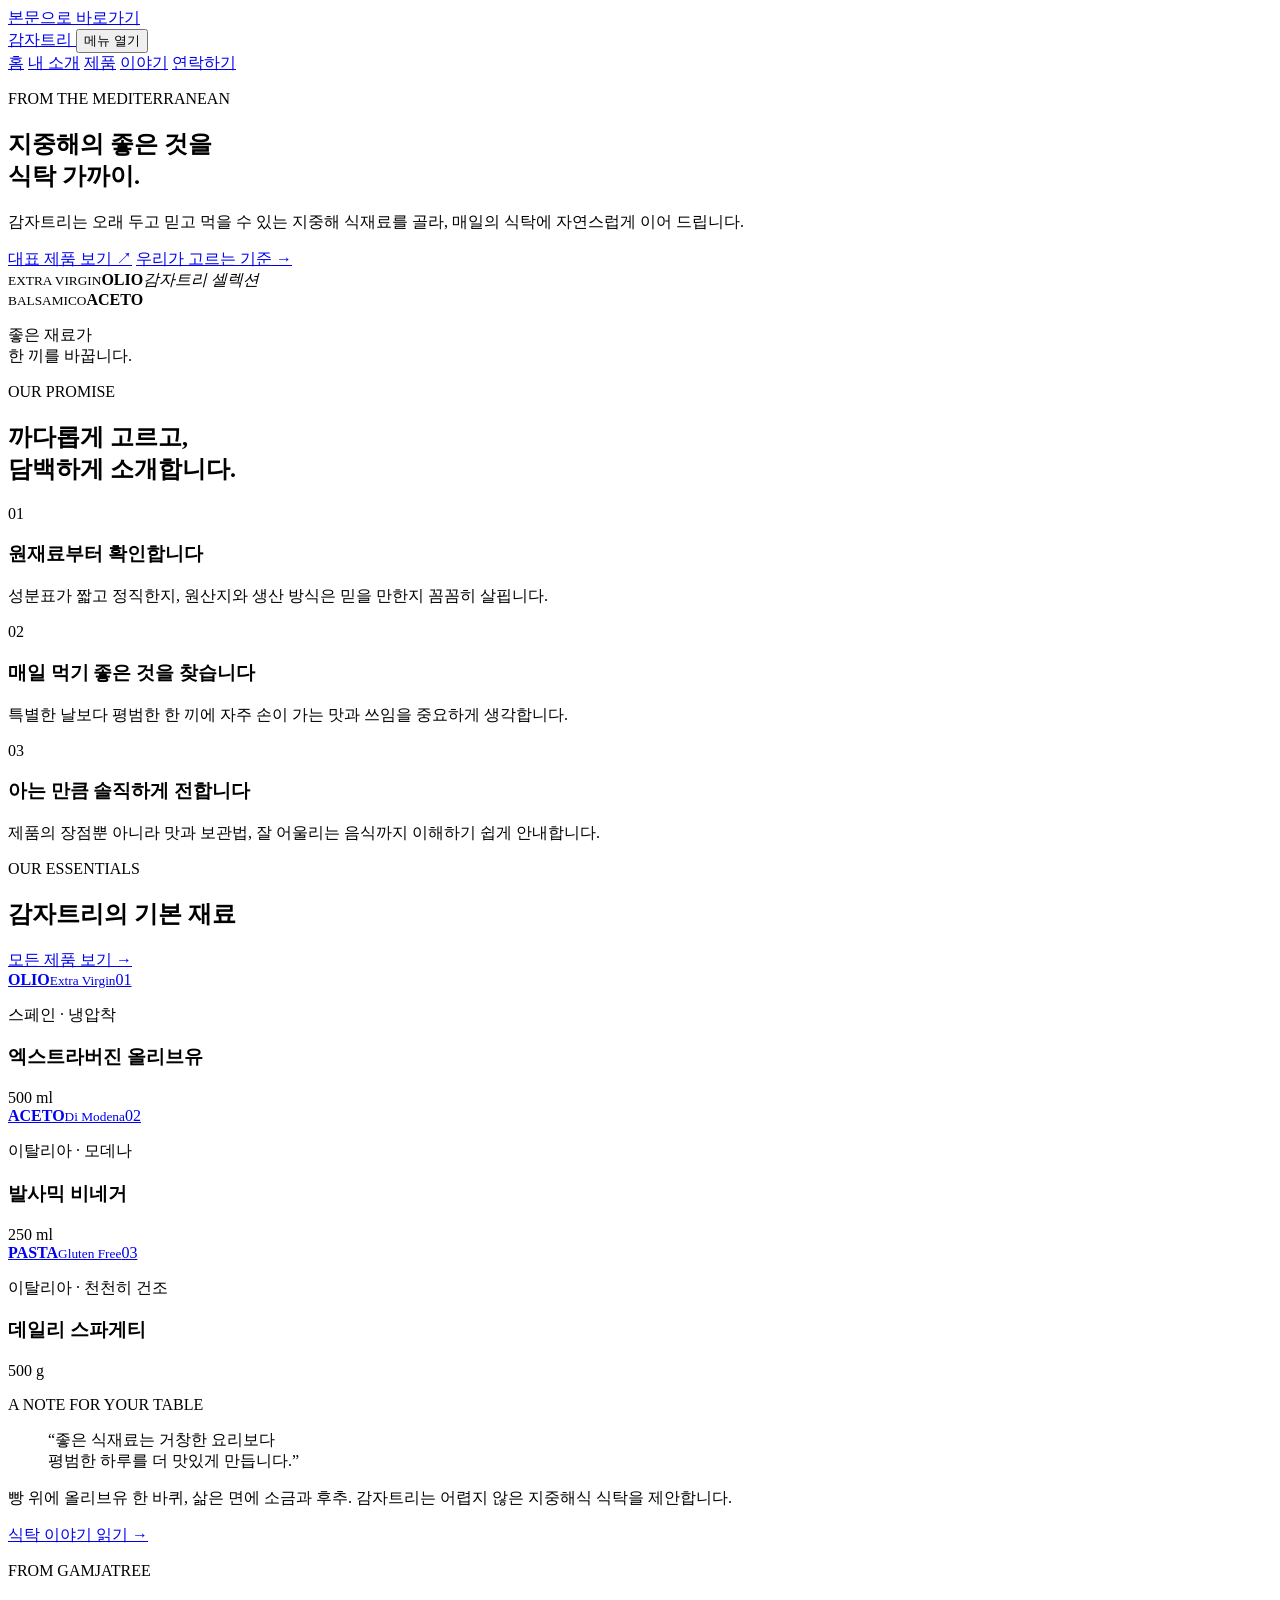
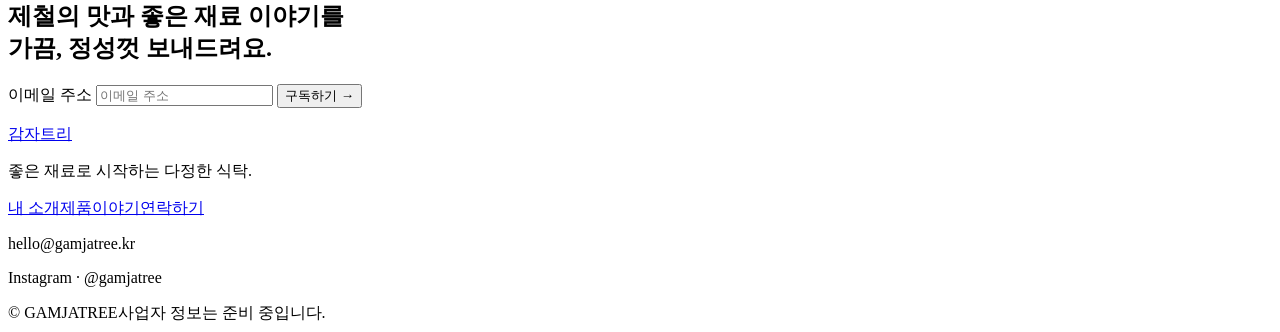
==== index.html @ d9f6b88c "Build initial Gamjatre brand website" ====
<!doctype html>
<html lang="ko">
<head>
  <meta charset="utf-8">
  <meta name="viewport" content="width=device-width, initial-scale=1">
  <meta name="description" content="매일의 식탁에 좋은 지중해의 맛을 전하는 감자트리입니다.">
  <meta name="theme-color" content="#f3eddf">
  <title>감자트리 — 지중해의 좋은 것을 식탁 가까이</title>
  <link rel="stylesheet" href="assets/style.css">
  <script src="assets/main.js" defer></script>
</head>
<body>
  <a class="skip-link" href="#main">본문으로 바로가기</a>
  <header class="site-header">
    <div class="container nav-wrap">
      <a class="brand" href="index.html" aria-label="감자트리 홈">
        <span class="brand-mark" aria-hidden="true"><i></i><i></i><i></i></span>
        <span>감자트리</span>
      </a>
      <button class="menu-button" type="button" aria-expanded="false" aria-controls="site-nav">
        <span class="sr-only">메뉴 열기</span><span></span><span></span>
      </button>
      <nav class="site-nav" id="site-nav" aria-label="주요 메뉴">
        <a href="index.html" aria-current="page">홈</a>
        <a href="about.html">내 소개</a>
        <a href="products.html">제품</a>
        <a href="stories.html">이야기</a>
        <a class="nav-cta" href="contact.html">연락하기</a>
      </nav>
    </div>
  </header>

  <main id="main">
    <section class="hero">
      <div class="container hero-grid">
        <div class="hero-copy reveal">
          <p class="eyebrow">FROM THE MEDITERRANEAN</p>
          <h1>지중해의 좋은 것을<br>식탁 가까이.</h1>
          <p class="hero-lead">감자트리는 오래 두고 믿고 먹을 수 있는 지중해 식재료를 골라, 매일의 식탁에 자연스럽게 이어 드립니다.</p>
          <div class="button-row">
            <a class="button button-primary" href="products.html">대표 제품 보기 <span aria-hidden="true">↗</span></a>
            <a class="text-link" href="about.html">우리가 고르는 기준 <span aria-hidden="true">→</span></a>
          </div>
        </div>
        <div class="hero-still-life reveal" aria-label="올리브유와 파스타를 표현한 일러스트">
          <span class="sun-disc"></span>
          <span class="olive-branch branch-one"><i></i><i></i><i></i><i></i><i></i></span>
          <span class="olive-branch branch-two"><i></i><i></i><i></i><i></i></span>
          <div class="bottle bottle-large"><span class="bottle-cap"></span><span class="bottle-label"><small>EXTRA VIRGIN</small><b>OLIO</b><em>감자트리 셀렉션</em></span></div>
          <div class="bottle bottle-small"><span class="bottle-cap"></span><span class="bottle-label"><small>BALSAMICO</small><b>ACETO</b></span></div>
          <div class="pasta-bowl"><span></span></div>
          <p class="visual-note">좋은 재료가<br>한 끼를 바꿉니다.</p>
        </div>
      </div>
    </section>

    <section class="promise section-pad">
      <div class="container promise-grid">
        <div class="section-heading reveal">
          <p class="eyebrow">OUR PROMISE</p>
          <h2>까다롭게 고르고,<br>담백하게 소개합니다.</h2>
        </div>
        <div class="promise-list">
          <article class="promise-item reveal"><span>01</span><div><h3>원재료부터 확인합니다</h3><p>성분표가 짧고 정직한지, 원산지와 생산 방식은 믿을 만한지 꼼꼼히 살핍니다.</p></div></article>
          <article class="promise-item reveal"><span>02</span><div><h3>매일 먹기 좋은 것을 찾습니다</h3><p>특별한 날보다 평범한 한 끼에 자주 손이 가는 맛과 쓰임을 중요하게 생각합니다.</p></div></article>
          <article class="promise-item reveal"><span>03</span><div><h3>아는 만큼 솔직하게 전합니다</h3><p>제품의 장점뿐 아니라 맛과 보관법, 잘 어울리는 음식까지 이해하기 쉽게 안내합니다.</p></div></article>
        </div>
      </div>
    </section>

    <section class="featured section-pad">
      <div class="container">
        <div class="section-top reveal">
          <div><p class="eyebrow">OUR ESSENTIALS</p><h2>감자트리의 기본 재료</h2></div>
          <a class="text-link" href="products.html">모든 제품 보기 <span aria-hidden="true">→</span></a>
        </div>
        <div class="product-grid">
          <article class="product-card reveal">
            <a href="products.html#olive-oil" class="product-image olive-bg" aria-label="엑스트라버진 올리브유 자세히 보기"><span class="product-bottle green"><i></i><b>OLIO</b><small>Extra Virgin</small></span><span class="card-number">01</span></a>
            <div class="product-meta"><div><p>스페인 · 냉압착</p><h3>엑스트라버진 올리브유</h3></div><span>500 ml</span></div>
          </article>
          <article class="product-card reveal">
            <a href="products.html#balsamic" class="product-image clay-bg" aria-label="발사믹 비네거 자세히 보기"><span class="product-bottle dark"><i></i><b>ACETO</b><small>Di Modena</small></span><span class="card-number">02</span></a>
            <div class="product-meta"><div><p>이탈리아 · 모데나</p><h3>발사믹 비네거</h3></div><span>250 ml</span></div>
          </article>
          <article class="product-card reveal">
            <a href="products.html#pasta" class="product-image wheat-bg" aria-label="스파게티 자세히 보기"><span class="pasta-pack"><i></i><b>PASTA</b><small>Gluten Free</small></span><span class="card-number">03</span></a>
            <div class="product-meta"><div><p>이탈리아 · 천천히 건조</p><h3>데일리 스파게티</h3></div><span>500 g</span></div>
          </article>
        </div>
      </div>
    </section>

    <section class="table-note section-pad">
      <div class="container note-card reveal">
        <div><p class="eyebrow">A NOTE FOR YOUR TABLE</p><blockquote>“좋은 식재료는 거창한 요리보다<br>평범한 하루를 더 맛있게 만듭니다.”</blockquote></div>
        <div class="note-copy"><p>빵 위에 올리브유 한 바퀴, 삶은 면에 소금과 후추. 감자트리는 어렵지 않은 지중해식 식탁을 제안합니다.</p><a class="button button-light" href="stories.html">식탁 이야기 읽기 <span aria-hidden="true">→</span></a></div>
      </div>
    </section>

    <section class="newsletter section-pad">
      <div class="container newsletter-inner reveal">
        <div><p class="eyebrow">FROM GAMJATREE</p><h2>제철의 맛과 좋은 재료 이야기를<br>가끔, 정성껏 보내드려요.</h2></div>
        <form class="newsletter-form" data-demo-form>
          <label class="sr-only" for="newsletter-email">이메일 주소</label>
          <input id="newsletter-email" type="email" placeholder="이메일 주소" required>
          <button type="submit">구독하기 <span aria-hidden="true">→</span></button>
          <p class="form-status" aria-live="polite"></p>
        </form>
      </div>
    </section>
  </main>

  <footer class="site-footer">
    <div class="container footer-grid">
      <div><a class="brand footer-brand" href="index.html"><span class="brand-mark" aria-hidden="true"><i></i><i></i><i></i></span><span>감자트리</span></a><p>좋은 재료로 시작하는 다정한 식탁.</p></div>
      <div class="footer-links"><a href="about.html">내 소개</a><a href="products.html">제품</a><a href="stories.html">이야기</a><a href="contact.html">연락하기</a></div>
      <div class="footer-contact"><p>hello@gamjatree.kr</p><p>Instagram · @gamjatree</p></div>
    </div>
    <div class="container footer-bottom"><span>© <span data-year></span> GAMJATREE</span><span>사업자 정보는 준비 중입니다.</span></div>
  </footer>
</body>
</html>
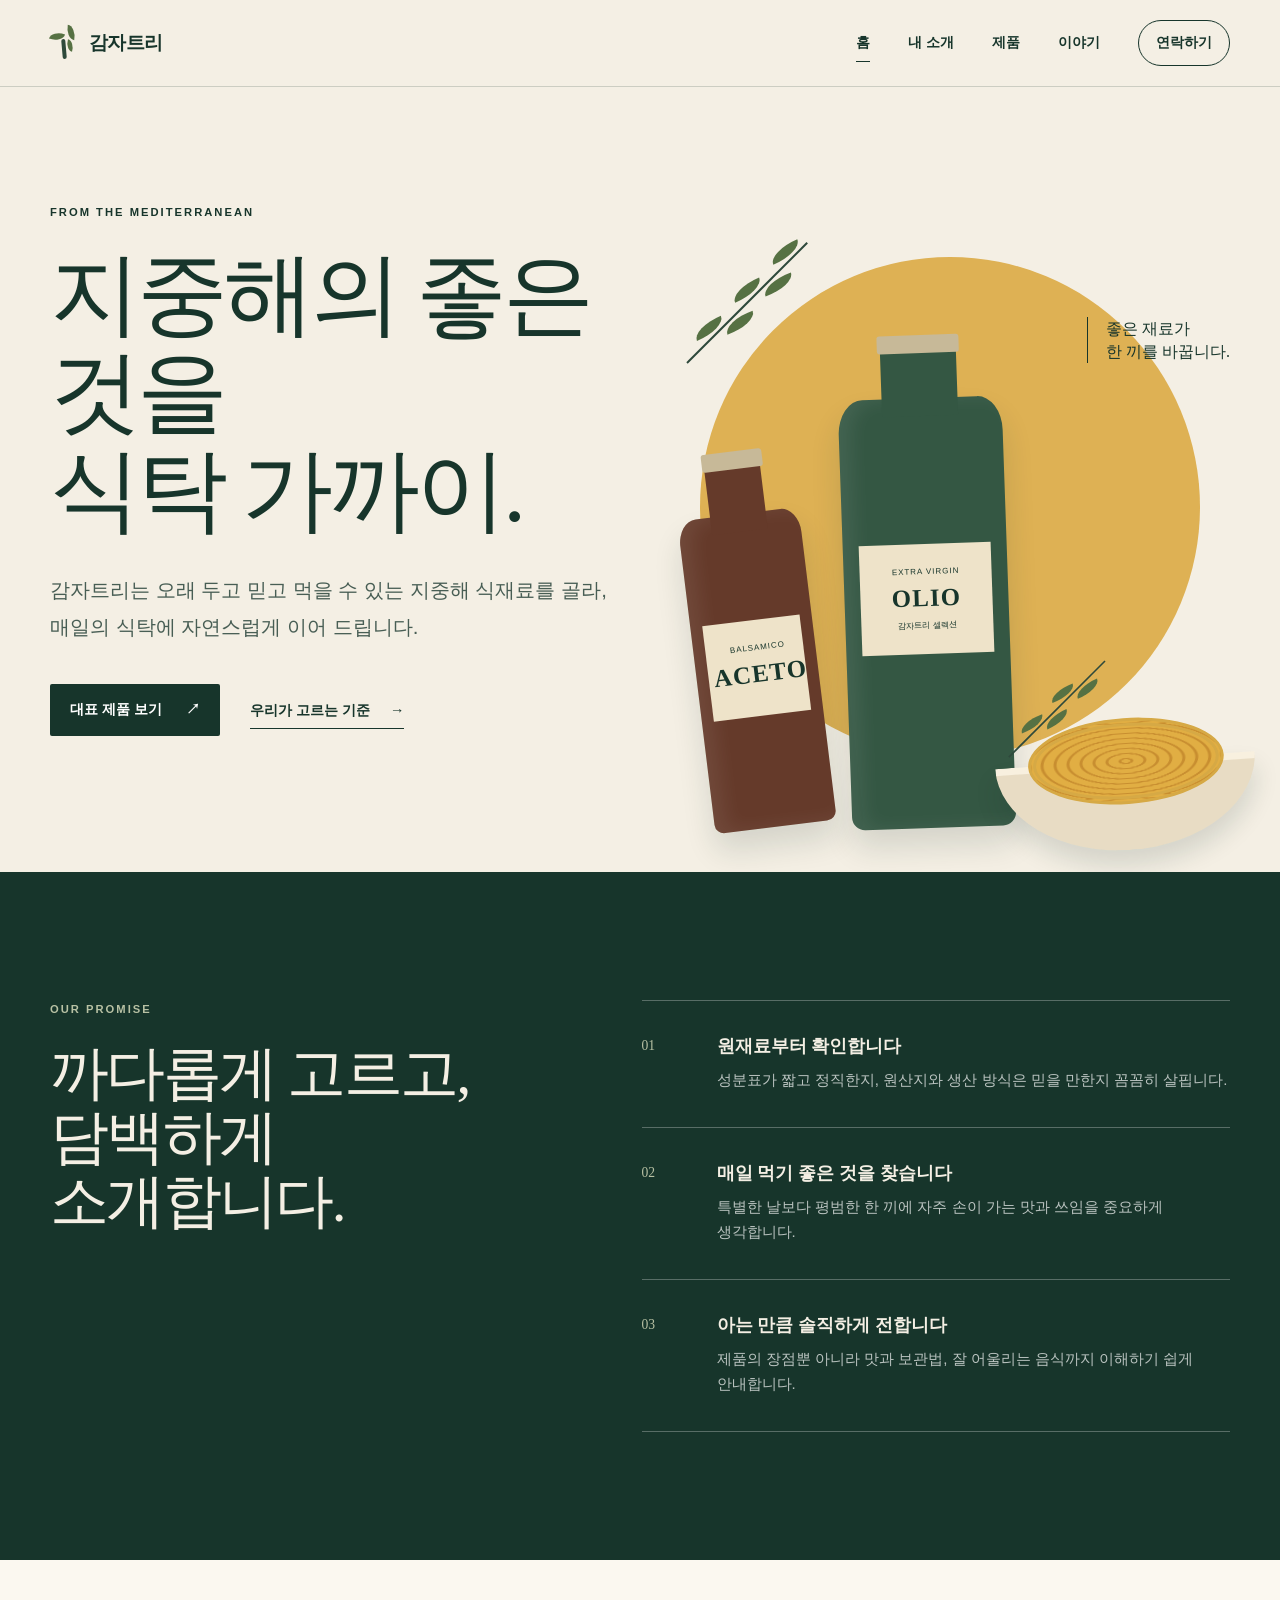
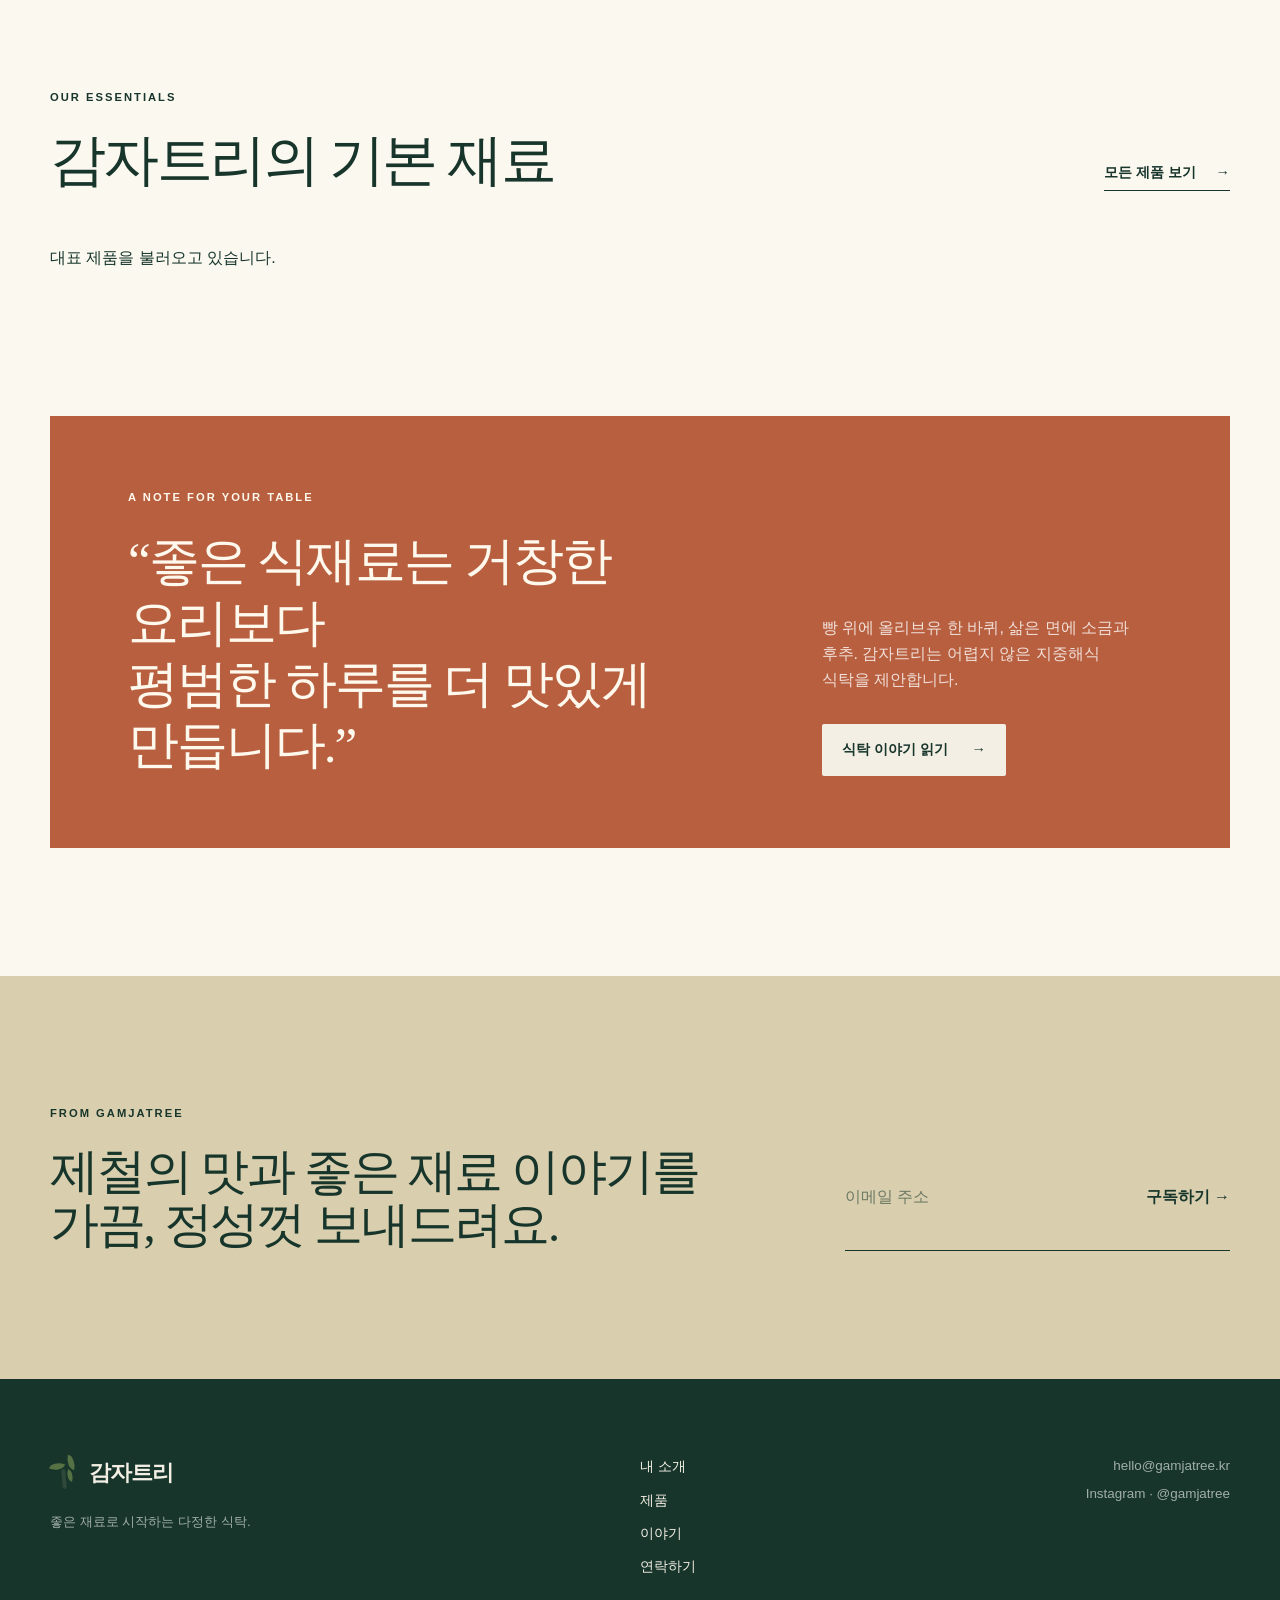
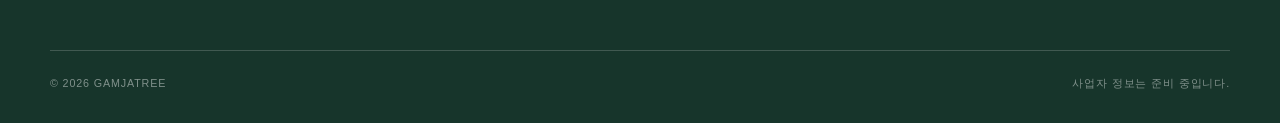
==== commit 8fbb25d2: "Connect Smart Store product catalog" ====
--- a/index.html
+++ b/index.html
@@ -74,19 +74,8 @@
           <div><p class="eyebrow">OUR ESSENTIALS</p><h2>감자트리의 기본 재료</h2></div>
           <a class="text-link" href="products.html">모든 제품 보기 <span aria-hidden="true">→</span></a>
         </div>
-        <div class="product-grid">
-          <article class="product-card reveal">
-            <a href="products.html#olive-oil" class="product-image olive-bg" aria-label="엑스트라버진 올리브유 자세히 보기"><span class="product-bottle green"><i></i><b>OLIO</b><small>Extra Virgin</small></span><span class="card-number">01</span></a>
-            <div class="product-meta"><div><p>스페인 · 냉압착</p><h3>엑스트라버진 올리브유</h3></div><span>500 ml</span></div>
-          </article>
-          <article class="product-card reveal">
-            <a href="products.html#balsamic" class="product-image clay-bg" aria-label="발사믹 비네거 자세히 보기"><span class="product-bottle dark"><i></i><b>ACETO</b><small>Di Modena</small></span><span class="card-number">02</span></a>
-            <div class="product-meta"><div><p>이탈리아 · 모데나</p><h3>발사믹 비네거</h3></div><span>250 ml</span></div>
-          </article>
-          <article class="product-card reveal">
-            <a href="products.html#pasta" class="product-image wheat-bg" aria-label="스파게티 자세히 보기"><span class="pasta-pack"><i></i><b>PASTA</b><small>Gluten Free</small></span><span class="card-number">03</span></a>
-            <div class="product-meta"><div><p>이탈리아 · 천천히 건조</p><h3>데일리 스파게티</h3></div><span>500 g</span></div>
-          </article>
+        <div class="store-product-grid product-grid" data-product-list="featured" aria-live="polite">
+          <p class="product-loading">대표 제품을 불러오고 있습니다.</p>
         </div>
       </div>
     </section>
--- a/assets/style.css
+++ b/assets/style.css
@@ -0,0 +1,355 @@
+:root {
+  --cream: #f4efe4;
+  --paper: #fbf8f0;
+  --ink: #17352b;
+  --olive: #567143;
+  --olive-dark: #2e493b;
+  --sage: #b8c1a4;
+  --clay: #b85f3f;
+  --gold: #d9a344;
+  --line: rgba(23, 53, 43, .18);
+  --serif: Iowan Old Style, Baskerville, "Times New Roman", "Noto Serif KR", serif;
+  --sans: Pretendard, -apple-system, BlinkMacSystemFont, "Noto Sans KR", "Apple SD Gothic Neo", sans-serif;
+}
+
+* { box-sizing: border-box; }
+html { scroll-behavior: smooth; }
+body { margin: 0; background: var(--paper); color: var(--ink); font-family: var(--sans); line-height: 1.65; word-break: keep-all; }
+body.menu-open { overflow: hidden; }
+a { color: inherit; text-decoration: none; }
+img { max-width: 100%; display: block; }
+button, input, textarea, select { font: inherit; }
+button { color: inherit; }
+.container { width: min(1180px, calc(100% - 48px)); margin: 0 auto; }
+.sr-only { position: absolute; width: 1px; height: 1px; padding: 0; margin: -1px; overflow: hidden; clip: rect(0,0,0,0); white-space: nowrap; border: 0; }
+.skip-link { position: fixed; top: -100px; left: 16px; z-index: 1000; padding: 10px 16px; background: var(--ink); color: white; }
+.skip-link:focus { top: 16px; }
+.section-pad { padding: 128px 0; }
+.eyebrow { margin: 0 0 24px; font-size: .7rem; font-weight: 750; letter-spacing: .18em; }
+h1, h2, h3, p { margin-top: 0; }
+h1, h2 { font-family: var(--serif); font-weight: 500; letter-spacing: -.045em; line-height: 1.08; }
+h1 { margin-bottom: 32px; font-size: clamp(3.7rem, 7.1vw, 7.2rem); }
+h2 { margin-bottom: 0; font-size: clamp(2.5rem, 4.6vw, 4.6rem); }
+h3 { line-height: 1.3; }
+
+.site-header { position: relative; z-index: 100; background: var(--cream); border-bottom: 1px solid var(--line); }
+.nav-wrap { min-height: 86px; display: flex; align-items: center; justify-content: space-between; gap: 36px; }
+.brand { display: inline-flex; align-items: center; gap: 11px; font-size: 1.17rem; font-weight: 780; letter-spacing: -.04em; }
+.brand-mark { position: relative; width: 28px; height: 31px; display: inline-block; }
+.brand-mark::after { content: ""; position: absolute; left: 12px; bottom: 0; width: 4px; height: 20px; border-radius: 999px; background: var(--olive-dark); transform: rotate(-5deg); }
+.brand-mark i { position: absolute; z-index: 1; width: 14px; height: 9px; border-radius: 100% 0 100% 0; background: var(--olive); }
+.brand-mark i:nth-child(1) { left: 0; top: 4px; transform: rotate(18deg); }
+.brand-mark i:nth-child(2) { right: 0; top: 0; transform: rotate(100deg); }
+.brand-mark i:nth-child(3) { right: 1px; top: 13px; transform: rotate(105deg) scale(.8); }
+.site-nav { display: flex; align-items: center; gap: 38px; font-size: .89rem; font-weight: 650; }
+.site-nav a { position: relative; }
+.site-nav a:not(.nav-cta)::after { content: ""; position: absolute; left: 0; right: 100%; bottom: -7px; height: 1px; background: var(--ink); transition: right .25s ease; }
+.site-nav a:hover::after, .site-nav a[aria-current="page"]::after { right: 0; }
+.nav-cta { padding: 10px 17px; border: 1px solid var(--ink); border-radius: 999px; transition: background .2s, color .2s; }
+.nav-cta:hover { background: var(--ink); color: white; }
+.menu-button { display: none; background: transparent; border: 0; padding: 10px; }
+.menu-button > span:not(.sr-only) { display: block; width: 25px; height: 1px; background: var(--ink); margin: 7px 0; transition: transform .2s; }
+
+.hero { overflow: hidden; background: var(--cream); }
+.hero-grid { min-height: 785px; display: grid; grid-template-columns: 1.03fr .97fr; align-items: center; gap: 45px; }
+.hero-copy { position: relative; z-index: 2; padding: 80px 0 100px; }
+.hero-lead { max-width: 570px; margin-bottom: 38px; font-size: clamp(1.05rem, 1.6vw, 1.28rem); line-height: 1.8; color: rgba(23,53,43,.78); }
+.button-row { display: flex; align-items: center; gap: 30px; flex-wrap: wrap; }
+.button { min-height: 52px; padding: 13px 20px; border-radius: 2px; display: inline-flex; align-items: center; justify-content: center; gap: 24px; font-size: .9rem; font-weight: 720; transition: transform .2s, background .2s; border: 0; cursor: pointer; }
+.button:hover { transform: translateY(-2px); }
+.button-primary { background: var(--ink); color: white; }
+.button-light { background: var(--cream); color: var(--ink); }
+.text-link { display: inline-flex; align-items: center; gap: 20px; padding: 8px 0 5px; border-bottom: 1px solid currentColor; font-size: .9rem; font-weight: 720; }
+.text-link span { transition: transform .2s; }
+.text-link:hover span { transform: translateX(4px); }
+
+.hero-still-life { position: relative; height: 660px; align-self: end; }
+.sun-disc { position: absolute; width: 500px; aspect-ratio: 1; border-radius: 50%; background: #deb154; left: 20px; top: 45px; }
+.bottle { position: absolute; z-index: 2; bottom: 44px; border-radius: 15% 15% 8% 8% / 8% 8% 3% 3%; box-shadow: inset 12px 0 20px rgba(255,255,255,.08), 0 18px 30px rgba(23,53,43,.14); }
+.bottle::before { content: ""; position: absolute; background: inherit; left: 27%; right: 27%; top: -55px; height: 73px; border-radius: 4px 4px 0 0; }
+.bottle-cap { position: absolute; z-index: 1; left: 25%; right: 25%; top: -63px; height: 18px; background: #c7b998; border-radius: 3px; }
+.bottle-large { left: 30%; width: 164px; height: 430px; background: #345743; transform: rotate(-2deg); }
+.bottle-small { left: 3%; width: 122px; height: 315px; background: #653a2a; transform: rotate(-7deg); }
+.bottle-label { position: absolute; left: 10%; right: 10%; top: 34%; padding: 21px 5px; display: grid; text-align: center; background: #eee3c9; color: var(--ink); }
+.bottle-label small { font-size: .5rem; letter-spacing: .12em; }
+.bottle-label b { font-family: var(--serif); font-size: 1.55rem; letter-spacing: .05em; }
+.bottle-label em { font-size: .52rem; font-style: normal; }
+.pasta-bowl { position: absolute; z-index: 3; right: -28px; bottom: 22px; width: 260px; height: 90px; border-radius: 0 0 50% 50% / 0 0 100% 100%; background: #e8dcc4; border-top: 7px solid #f8f0df; box-shadow: 0 15px 25px rgba(23,53,43,.14); transform: rotate(-4deg); }
+.pasta-bowl::before { content: ""; position: absolute; width: 180px; height: 70px; border: 8px double #d6a945; border-radius: 50%; left: 33px; top: -49px; background: repeating-radial-gradient(ellipse, #e1ae43 0 4px, #c88e30 5px 7px, #e1ae43 8px 13px); }
+.visual-note { position: absolute; z-index: 4; right: 0; top: 105px; padding-left: 18px; border-left: 1px solid var(--ink); font-family: var(--serif); font-size: 1rem; line-height: 1.45; }
+.olive-branch { position: absolute; z-index: 4; width: 170px; height: 2px; background: var(--olive-dark); transform-origin: left; }
+.olive-branch i { position: absolute; width: 32px; height: 14px; background: var(--olive); border-radius: 100% 0 100% 0; }
+.olive-branch i:nth-child(1) { left: 24px; top: -15px; transform: rotate(22deg); }
+.olive-branch i:nth-child(2) { left: 50px; top: 3px; transform: rotate(205deg); }
+.olive-branch i:nth-child(3) { left: 78px; top: -15px; transform: rotate(22deg); }
+.olive-branch i:nth-child(4) { left: 104px; top: 3px; transform: rotate(205deg); }
+.olive-branch i:nth-child(5) { left: 132px; top: -15px; transform: rotate(22deg); }
+.branch-one { left: 7px; top: 150px; transform: rotate(-45deg); }
+.branch-two { right: -45px; bottom: 210px; transform: rotate(135deg) scale(.8); }
+
+.promise { background: var(--ink); color: #f4efe4; }
+.promise-grid { display: grid; grid-template-columns: .9fr 1.1fr; gap: 110px; }
+.promise .eyebrow { color: var(--sage); }
+.promise-list { border-top: 1px solid rgba(255,255,255,.28); }
+.promise-item { display: grid; grid-template-columns: 55px 1fr; gap: 20px; padding: 34px 0; border-bottom: 1px solid rgba(255,255,255,.28); }
+.promise-item > span { font-family: var(--serif); font-size: .85rem; color: var(--sage); }
+.promise-item h3 { margin-bottom: 10px; font-size: 1.12rem; }
+.promise-item p { margin: 0; max-width: 540px; color: rgba(255,255,255,.7); font-size: .94rem; }
+
+.featured { background: var(--paper); }
+.section-top { margin-bottom: 54px; display: flex; justify-content: space-between; align-items: end; gap: 40px; }
+.section-top h2 { font-size: clamp(2.5rem, 4.4vw, 4rem); }
+.product-grid { display: grid; grid-template-columns: repeat(3, 1fr); gap: 24px; }
+.product-image { position: relative; aspect-ratio: .84; display: flex; align-items: center; justify-content: center; overflow: hidden; }
+.olive-bg { background: #aeb89a; }
+.clay-bg { background: #c87657; }
+.wheat-bg { background: #d8bd7e; }
+.card-number { position: absolute; top: 20px; left: 22px; font-family: var(--serif); font-size: .8rem; }
+.product-bottle { position: relative; width: 34%; height: 64%; display: flex; flex-direction: column; align-items: center; justify-content: center; color: #ede5d1; border-radius: 14% 14% 6% 6% / 8% 8% 3% 3%; box-shadow: 12px 14px 22px rgba(23,53,43,.18); transition: transform .45s ease; }
+.product-image:hover .product-bottle, .product-image:hover .pasta-pack { transform: translateY(-7px) rotate(1deg); }
+.product-bottle::before { content: ""; position: absolute; top: -15%; width: 42%; height: 19%; background: inherit; border-radius: 3px; }
+.product-bottle i { position: absolute; top: -17%; width: 45%; height: 4%; background: #d7c39b; }
+.product-bottle b { width: 82%; padding: 25px 0 2px; background: #eee4ca; color: var(--ink); text-align: center; font-family: var(--serif); font-size: clamp(1rem, 2.5vw, 1.65rem); letter-spacing: .06em; }
+.product-bottle small { width: 82%; padding-bottom: 22px; background: #eee4ca; color: var(--ink); text-align: center; font-size: .57rem; }
+.product-bottle.green { background: #345743; }
+.product-bottle.dark { width: 30%; height: 58%; background: #513124; }
+.pasta-pack { position: relative; width: 40%; height: 68%; padding: 38% 12px 12px; display: flex; flex-direction: column; text-align: center; background: #efe0b9; color: var(--ink); box-shadow: 12px 14px 22px rgba(23,53,43,.16); transition: transform .45s ease; }
+.pasta-pack::before { content: ""; position: absolute; left: 25%; right: 25%; top: 8%; bottom: 44%; border-radius: 50% 50% 8px 8px; background: repeating-linear-gradient(90deg, #c7952d 0 3px, #e7bd55 4px 7px); }
+.pasta-pack i { position: absolute; left: 10%; right: 10%; top: 57%; border-top: 1px solid var(--ink); }
+.pasta-pack b { font-family: var(--serif); font-size: clamp(1rem, 2.5vw, 1.5rem); letter-spacing: .06em; }
+.pasta-pack small { font-size: .58rem; text-transform: uppercase; }
+.product-meta { padding: 22px 0 0; display: flex; justify-content: space-between; gap: 20px; border-top: 1px solid var(--line); }
+.product-meta p { margin-bottom: 5px; font-size: .72rem; color: rgba(23,53,43,.62); }
+.product-meta h3 { margin: 0; font-size: 1.05rem; }
+.product-meta > span { padding-top: 23px; white-space: nowrap; font-size: .72rem; color: rgba(23,53,43,.62); }
+
+.table-note { padding-top: 0; }
+.note-card { padding: 72px 78px; display: grid; grid-template-columns: 1.3fr .7fr; align-items: end; gap: 80px; background: var(--clay); color: #fff9ed; }
+.note-card blockquote { margin: 0; font-family: var(--serif); font-size: clamp(2rem, 4vw, 4rem); line-height: 1.2; letter-spacing: -.04em; }
+.note-copy p { margin-bottom: 30px; color: rgba(255,255,255,.8); }
+
+.newsletter { background: #d9cfae; }
+.newsletter-inner { display: grid; grid-template-columns: 1.3fr .7fr; gap: 80px; align-items: end; }
+.newsletter h2 { font-size: clamp(2.1rem, 3.8vw, 3.7rem); }
+.newsletter-form { position: relative; padding-bottom: 28px; display: grid; grid-template-columns: 1fr auto; border-bottom: 1px solid var(--ink); }
+.newsletter-form input { width: 100%; min-width: 0; padding: 12px 0; background: transparent; border: 0; outline: 0; color: var(--ink); }
+.newsletter-form input::placeholder { color: rgba(23,53,43,.56); }
+.newsletter-form button { padding: 12px 0 12px 20px; background: transparent; border: 0; font-weight: 720; cursor: pointer; }
+.form-status { position: absolute; left: 0; top: calc(100% + 10px); margin: 0; font-size: .75rem; }
+
+.site-footer { padding: 76px 0 30px; background: var(--ink); color: #f4efe4; }
+.footer-grid { display: grid; grid-template-columns: 1.5fr .7fr .8fr; gap: 60px; padding-bottom: 72px; }
+.footer-brand { margin-bottom: 20px; font-size: 1.35rem; }
+.footer-grid p { margin-bottom: 5px; color: rgba(255,255,255,.6); font-size: .84rem; }
+.footer-links { display: grid; gap: 10px; align-content: start; font-size: .88rem; }
+.footer-contact { text-align: right; }
+.footer-bottom { padding-top: 24px; display: flex; justify-content: space-between; border-top: 1px solid rgba(255,255,255,.18); color: rgba(255,255,255,.45); font-size: .67rem; letter-spacing: .08em; }
+
+/* Inner pages */
+.page-hero { padding: 110px 0 90px; background: var(--cream); border-bottom: 1px solid var(--line); }
+.page-hero-grid { display: grid; grid-template-columns: 1.25fr .75fr; align-items: end; gap: 80px; }
+.page-hero h1 { margin: 0; font-size: clamp(3.6rem, 7vw, 6.8rem); }
+.page-intro { margin: 0 0 12px; max-width: 440px; font-size: 1.1rem; color: rgba(23,53,43,.72); }
+.story-split { display: grid; grid-template-columns: .9fr 1.1fr; gap: 110px; align-items: center; }
+.portrait-card { position: relative; min-height: 610px; overflow: hidden; background: #b8c1a4; }
+.portrait-card .sun-disc { width: 350px; left: -60px; top: 45px; }
+.portrait-table { position: absolute; left: -5%; right: -5%; bottom: -9%; height: 48%; border-radius: 50% 50% 0 0; background: #d7c28f; transform: rotate(-2deg); }
+.portrait-bottle { position: absolute; left: 33%; bottom: 19%; width: 100px; height: 270px; border-radius: 16px 16px 7px 7px; background: var(--olive-dark); box-shadow: 15px 17px 25px rgba(23,53,43,.2); }
+.portrait-bottle::before { content: ""; position: absolute; left: 30%; width: 40%; height: 55px; top: -45px; background: inherit; }
+.portrait-bottle::after { content: "GAMJATREE"; position: absolute; left: 10%; right: 10%; top: 38%; padding: 28px 2px; background: var(--cream); text-align: center; font-size: .55rem; letter-spacing: .12em; }
+.story-copy h2 { margin-bottom: 36px; }
+.story-copy > p { max-width: 570px; color: rgba(23,53,43,.74); }
+.founder-sign { margin-top: 35px; font-family: var(--serif); font-style: italic; font-size: 1.35rem; }
+.value-band { background: #d9cfae; }
+.value-grid { margin-top: 65px; display: grid; grid-template-columns: repeat(3, 1fr); border-top: 1px solid var(--ink); }
+.value-card { padding: 28px 42px 0 0; }
+.value-card + .value-card { padding-left: 42px; border-left: 1px solid var(--ink); }
+.value-card span { font-family: var(--serif); font-size: .8rem; }
+.value-card h3 { margin: 65px 0 18px; font-family: var(--serif); font-size: 1.75rem; font-weight: 500; }
+.value-card p { color: rgba(23,53,43,.7); font-size: .9rem; }
+
+/* Founder story */
+.about-hero { padding: 86px 0 0; overflow: hidden; background: var(--cream); }
+.about-hero-grid { display: grid; grid-template-columns: 1.22fr .78fr; gap: 76px; align-items: end; }
+.about-hero-copy { align-self: center; padding-bottom: 92px; }
+.about-hero-copy h1 { max-width: 820px; margin-bottom: 34px; font-size: clamp(3.5rem, 6.4vw, 6.6rem); }
+.about-hero-copy > p:last-child { max-width: 600px; margin: 0; font-size: 1.06rem; color: rgba(23,53,43,.7); }
+.founder-photo-placeholder { min-height: 610px; margin: 0; position: relative; overflow: hidden; background: #aeb89a; }
+.founder-photo-placeholder::before { content: ""; position: absolute; width: 390px; aspect-ratio: 1; left: -90px; top: 42px; border-radius: 50%; background: #dcae50; }
+.photo-placeholder-art { position: absolute; inset: 0; }
+.photo-placeholder-art span { position: absolute; left: 50%; top: 20%; width: 124px; aspect-ratio: 1; border-radius: 50%; background: #345743; transform: translateX(-50%); }
+.photo-placeholder-art i { position: absolute; left: 50%; bottom: -8%; width: 340px; height: 63%; border-radius: 50% 50% 0 0; background: #345743; transform: translateX(-50%); }
+.founder-photo-placeholder figcaption { position: absolute; z-index: 2; right: 20px; bottom: 20px; padding: 13px 16px; display: grid; background: rgba(244,239,228,.92); }
+.founder-photo-placeholder figcaption span { font-size: .78rem; font-weight: 750; }
+.founder-photo-placeholder figcaption small { color: rgba(23,53,43,.62); font-size: .66rem; }
+.founder-story-grid { display: grid; grid-template-columns: .34fr 1fr; gap: 70px; }
+.story-kicker { display: flex; flex-direction: column; justify-content: space-between; border-top: 1px solid var(--ink); padding-top: 20px; }
+.chapter-number { margin: 0; font-family: var(--serif); font-size: 7rem; line-height: 1; color: rgba(23,53,43,.12); }
+.founder-narrative { max-width: 790px; }
+.founder-narrative h2 { margin-bottom: 52px; }
+.founder-narrative p { max-width: 690px; margin-bottom: 24px; color: rgba(23,53,43,.75); }
+.founder-narrative .lead-paragraph { font-size: 1.23rem; line-height: 1.85; color: var(--ink); }
+.learning-story { background: var(--ink); color: #f4efe4; }
+.learning-grid { display: grid; grid-template-columns: 1.08fr .92fr; gap: 100px; align-items: center; }
+.learning-copy h2 { margin-bottom: 42px; }
+.learning-copy > p:not(.eyebrow) { max-width: 620px; color: rgba(255,255,255,.68); }
+.founder-quote { position: relative; padding: 66px 55px 52px; background: var(--clay); color: #fff9ed; }
+.founder-quote > span { position: absolute; left: 26px; top: 10px; font-family: var(--serif); font-size: 7rem; line-height: 1; opacity: .35; }
+.founder-quote blockquote { position: relative; margin: 0 0 40px; font-family: var(--serif); font-size: clamp(2rem, 3.3vw, 3.5rem); line-height: 1.25; letter-spacing: -.04em; }
+.founder-quote p { margin: 0; padding-top: 17px; border-top: 1px solid rgba(255,255,255,.35); font-size: .74rem; letter-spacing: .08em; }
+.customer-story { background: #d9cfae; }
+.customer-story-grid { display: grid; grid-template-columns: 1fr .8fr; gap: 120px; }
+.customer-heading h2 { font-size: clamp(2.6rem, 4.5vw, 4.4rem); }
+.customer-copy { padding-top: 46px; border-top: 1px solid var(--ink); }
+.customer-copy p { margin-bottom: 25px; color: rgba(23,53,43,.75); }
+.timeline-section { background: var(--paper); }
+.timeline-note { max-width: 250px; margin: 0; font-size: .73rem; color: rgba(23,53,43,.55); }
+.brand-timeline { margin: 70px 0 0; padding: 0; list-style: none; border-top: 1px solid var(--ink); }
+.brand-timeline li { display: grid; grid-template-columns: 100px .55fr 1fr; padding: 32px 0; border-bottom: 1px solid var(--line); }
+.brand-timeline li > span { font-family: var(--serif); font-size: .85rem; }
+.brand-timeline li div { display: contents; }
+.brand-timeline li p { margin: 0; font-size: .76rem; font-weight: 720; letter-spacing: .06em; }
+.brand-timeline li h3 { margin: 0; font-size: 1.02rem; font-weight: 500; color: rgba(23,53,43,.72); }
+.founder-promise { background: var(--clay); color: #fff9ed; text-align: center; }
+.founder-promise-inner { max-width: 1000px; }
+.founder-promise h2 { font-size: clamp(2.7rem, 5vw, 5.2rem); }
+.founder-promise .founder-sign { margin: 45px 0 0; color: rgba(255,255,255,.75); }
+
+.filter-bar { display: flex; gap: 8px; margin-bottom: 46px; flex-wrap: wrap; }
+.filter-bar button { padding: 9px 17px; border: 1px solid var(--line); border-radius: 999px; background: transparent; cursor: pointer; font-size: .84rem; }
+.filter-bar button.is-active { background: var(--ink); color: white; border-color: var(--ink); }
+.catalog-grid { display: grid; grid-template-columns: repeat(2, 1fr); gap: 80px 26px; }
+.catalog-card[hidden] { display: none; }
+.catalog-card .product-image { aspect-ratio: 1.12; }
+.catalog-copy { display: grid; grid-template-columns: 1fr auto; gap: 30px; padding-top: 22px; }
+.catalog-copy .tag { margin-bottom: 9px; font-size: .7rem; letter-spacing: .08em; color: rgba(23,53,43,.6); }
+.catalog-copy h2 { margin-bottom: 12px; font-family: var(--sans); font-size: 1.3rem; font-weight: 720; letter-spacing: -.025em; }
+.catalog-copy p { max-width: 480px; margin: 0; font-size: .88rem; color: rgba(23,53,43,.68); }
+.catalog-copy > span { padding-top: 32px; font-family: var(--serif); font-size: .85rem; }
+.wholewheat-bg { background: #c6a25c; }
+.wholewheat-bg .pasta-pack { background: #eee3c8; }
+
+.journal-grid { display: grid; grid-template-columns: 1.25fr .75fr; gap: 24px; }
+.journal-card { border-top: 1px solid var(--ink); padding-top: 14px; }
+.journal-card:first-child { grid-row: span 2; }
+.journal-visual { position: relative; min-height: 280px; margin-bottom: 23px; overflow: hidden; background: var(--sage); }
+.journal-card:first-child .journal-visual { min-height: 570px; }
+.journal-visual.orange { background: #c87657; }
+.journal-visual.wheat { background: #d8bd7e; }
+.journal-visual .mini-plate { position: absolute; width: 230px; aspect-ratio: 1; border-radius: 50%; background: #f3e9d5; box-shadow: 12px 15px 25px rgba(23,53,43,.12); left: 50%; top: 50%; transform: translate(-50%,-50%); border: 30px solid #fff7e9; }
+.mini-plate::after { content: ""; position: absolute; inset: 25%; border: 8px double var(--clay); border-radius: 50%; }
+.journal-visual .mini-olive { position: absolute; width: 70px; height: 185px; border-radius: 12px; background: var(--olive-dark); left: 50%; top: 50%; transform: translate(-50%,-45%) rotate(-5deg); box-shadow: 10px 12px 20px rgba(23,53,43,.18); }
+.mini-olive::before { content: ""; position: absolute; left: 30%; right: 30%; top: -28px; height: 35px; background: inherit; }
+.mini-olive::after { content: "OLIO"; position: absolute; left: 9%; right: 9%; top: 40%; padding: 17px 0; background: var(--cream); text-align: center; font-family: var(--serif); }
+.journal-meta { margin-bottom: 10px; display: flex; gap: 10px; font-size: .67rem; letter-spacing: .1em; color: rgba(23,53,43,.6); }
+.journal-card h2 { margin-bottom: 14px; font-size: clamp(1.8rem, 3vw, 3.2rem); }
+.journal-card:not(:first-child) h2 { font-size: 1.55rem; }
+.journal-card > p { max-width: 620px; color: rgba(23,53,43,.68); font-size: .9rem; }
+
+.contact-wrap { display: grid; grid-template-columns: .8fr 1.2fr; gap: 100px; }
+.contact-details { padding-top: 8px; }
+.contact-details h2 { margin-bottom: 35px; font-size: 2.8rem; }
+.contact-details > p { margin-bottom: 45px; color: rgba(23,53,43,.7); }
+.contact-list { border-top: 1px solid var(--line); }
+.contact-list div { padding: 20px 0; display: grid; grid-template-columns: 100px 1fr; border-bottom: 1px solid var(--line); font-size: .88rem; }
+.contact-list span { color: rgba(23,53,43,.55); }
+.contact-form { padding: 52px; background: var(--cream); }
+.form-row { display: grid; grid-template-columns: 1fr 1fr; gap: 22px; }
+.field { margin-bottom: 27px; }
+.field label { display: block; margin-bottom: 8px; font-size: .78rem; font-weight: 700; }
+.field input, .field textarea, .field select { width: 100%; padding: 13px 0; border: 0; border-bottom: 1px solid var(--ink); background: transparent; border-radius: 0; outline: 0; }
+.field textarea { min-height: 145px; resize: vertical; }
+.field input:focus, .field textarea:focus, .field select:focus { border-bottom-width: 2px; }
+.contact-form .form-status { position: static; margin-top: 14px; }
+
+.reveal { opacity: 0; transform: translateY(18px); transition: opacity .65s ease, transform .65s ease; }
+.reveal.is-visible { opacity: 1; transform: translateY(0); }
+
+@media (max-width: 900px) {
+  .section-pad { padding: 96px 0; }
+  .menu-button { position: relative; z-index: 102; display: block; }
+  .menu-button[aria-expanded="true"] > span:nth-of-type(2) { transform: translateY(4px) rotate(45deg); }
+  .menu-button[aria-expanded="true"] > span:nth-of-type(3) { transform: translateY(-4px) rotate(-45deg); }
+  .site-nav { position: fixed; inset: 0; z-index: 101; padding: 110px 24px 40px; display: flex; flex-direction: column; align-items: flex-start; gap: 24px; background: var(--cream); font-family: var(--serif); font-size: 2rem; transform: translateX(100%); transition: transform .3s ease; }
+  .site-nav.is-open { transform: translateX(0); }
+  .site-nav .nav-cta { padding: 0; border: 0; }
+  .hero-grid { min-height: auto; grid-template-columns: 1fr; }
+  .hero-copy { padding-bottom: 20px; }
+  .hero-still-life { width: min(570px, 100%); height: 590px; margin: 0 auto; }
+  .promise-grid, .story-split, .contact-wrap, .learning-grid, .customer-story-grid { grid-template-columns: 1fr; gap: 70px; }
+  .product-grid { grid-template-columns: repeat(2, 1fr); }
+  .product-card:last-child { grid-column: span 2; width: calc(50% - 12px); }
+  .note-card, .newsletter-inner { grid-template-columns: 1fr; gap: 55px; }
+  .note-card { padding: 60px 46px; }
+  .page-hero-grid { grid-template-columns: 1fr; gap: 35px; }
+  .value-grid { grid-template-columns: 1fr; }
+  .value-card, .value-card + .value-card { padding: 30px 0; border-left: 0; border-bottom: 1px solid var(--ink); }
+  .value-card h3 { margin-top: 28px; }
+  .footer-grid { grid-template-columns: 1fr 1fr; }
+  .footer-contact { text-align: left; }
+  .journal-card:first-child .journal-visual { min-height: 480px; }
+  .about-hero-grid { grid-template-columns: 1fr; gap: 0; }
+  .about-hero-copy { padding-bottom: 60px; }
+  .founder-photo-placeholder { width: min(570px, 100%); min-height: 590px; margin: 0 auto; }
+  .founder-story-grid { grid-template-columns: 1fr; gap: 40px; }
+  .story-kicker { flex-direction: row; align-items: start; }
+  .chapter-number { font-size: 4rem; }
+  .customer-copy { padding-top: 30px; }
+  .brand-timeline li { grid-template-columns: 80px .7fr 1.3fr; gap: 10px; }
+}
+
+@media (max-width: 640px) {
+  .container { width: min(100% - 32px, 1180px); }
+  .nav-wrap { min-height: 72px; }
+  .section-pad { padding: 76px 0; }
+  .eyebrow { margin-bottom: 17px; }
+  h1 { font-size: clamp(3.05rem, 15vw, 4.8rem); }
+  h2 { font-size: clamp(2.25rem, 11vw, 3.3rem); }
+  .hero-copy { padding-top: 60px; }
+  .hero-lead { font-size: 1rem; }
+  .hero-still-life { height: 495px; }
+  .sun-disc { width: 380px; left: 0; }
+  .bottle-large { left: 31%; width: 125px; height: 340px; }
+  .bottle-small { left: 5%; width: 92px; height: 250px; }
+  .bottle::before { top: -44px; height: 56px; }
+  .bottle-cap { top: -50px; }
+  .pasta-bowl { right: -50px; width: 210px; }
+  .visual-note { top: 70px; font-size: .84rem; }
+  .promise-item { grid-template-columns: 38px 1fr; }
+  .section-top { align-items: start; flex-direction: column; }
+  .product-grid { grid-template-columns: 1fr; }
+  .product-card:last-child { grid-column: auto; width: auto; }
+  .product-image { aspect-ratio: 1; }
+  .product-bottle { width: 30%; }
+  .pasta-pack { width: 36%; }
+  .note-card { width: 100%; padding: 55px 24px; }
+  .newsletter-form { grid-template-columns: 1fr; }
+  .newsletter-form button { padding-left: 0; justify-self: start; }
+  .footer-grid { grid-template-columns: 1fr; gap: 35px; padding-bottom: 50px; }
+  .footer-bottom { flex-direction: column; gap: 7px; }
+  .page-hero { padding: 80px 0 65px; }
+  .page-hero h1 { font-size: clamp(3rem, 16vw, 4.5rem); }
+  .portrait-card { min-height: 500px; }
+  .about-hero { padding-top: 65px; }
+  .about-hero-copy h1 { font-size: clamp(3rem, 14vw, 4.3rem); }
+  .founder-photo-placeholder { min-height: 480px; }
+  .founder-narrative .lead-paragraph { font-size: 1.08rem; }
+  .founder-quote { padding: 58px 25px 38px; }
+  .brand-timeline li { grid-template-columns: 54px 1fr; padding: 26px 0; }
+  .brand-timeline li div { display: block; }
+  .brand-timeline li p { margin-bottom: 7px; }
+  .timeline-section .section-top { margin-bottom: 0; }
+  .catalog-grid, .journal-grid { grid-template-columns: 1fr; gap: 55px; }
+  .catalog-card .product-image { aspect-ratio: 1; }
+  .catalog-copy { grid-template-columns: 1fr; gap: 8px; }
+  .catalog-copy > span { padding-top: 0; }
+  .journal-card:first-child { grid-row: auto; }
+  .journal-card:first-child .journal-visual, .journal-visual { min-height: 330px; }
+  .contact-form { padding: 34px 22px; margin-inline: -16px; }
+  .form-row { grid-template-columns: 1fr; gap: 0; }
+}
+
+@media (prefers-reduced-motion: reduce) {
+  html { scroll-behavior: auto; }
+  *, *::before, *::after { animation-duration: .01ms !important; transition-duration: .01ms !important; }
+}
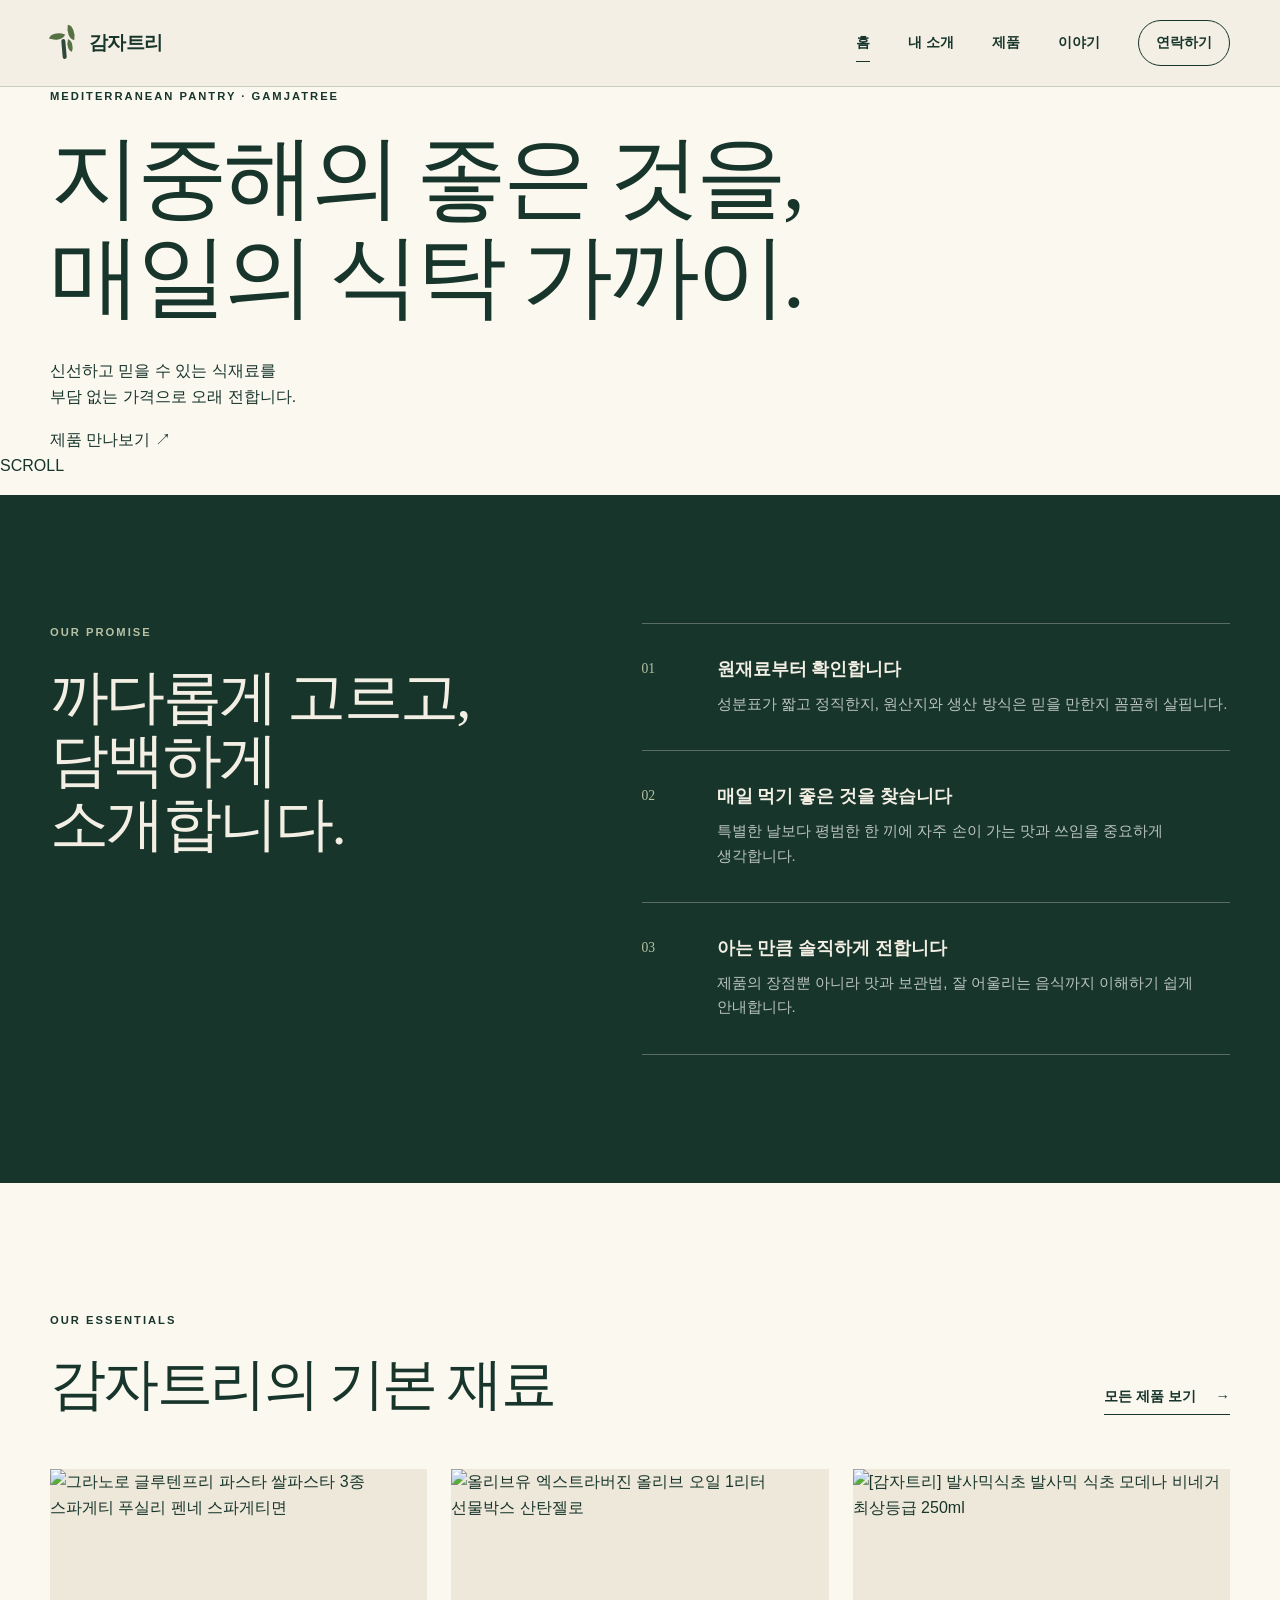
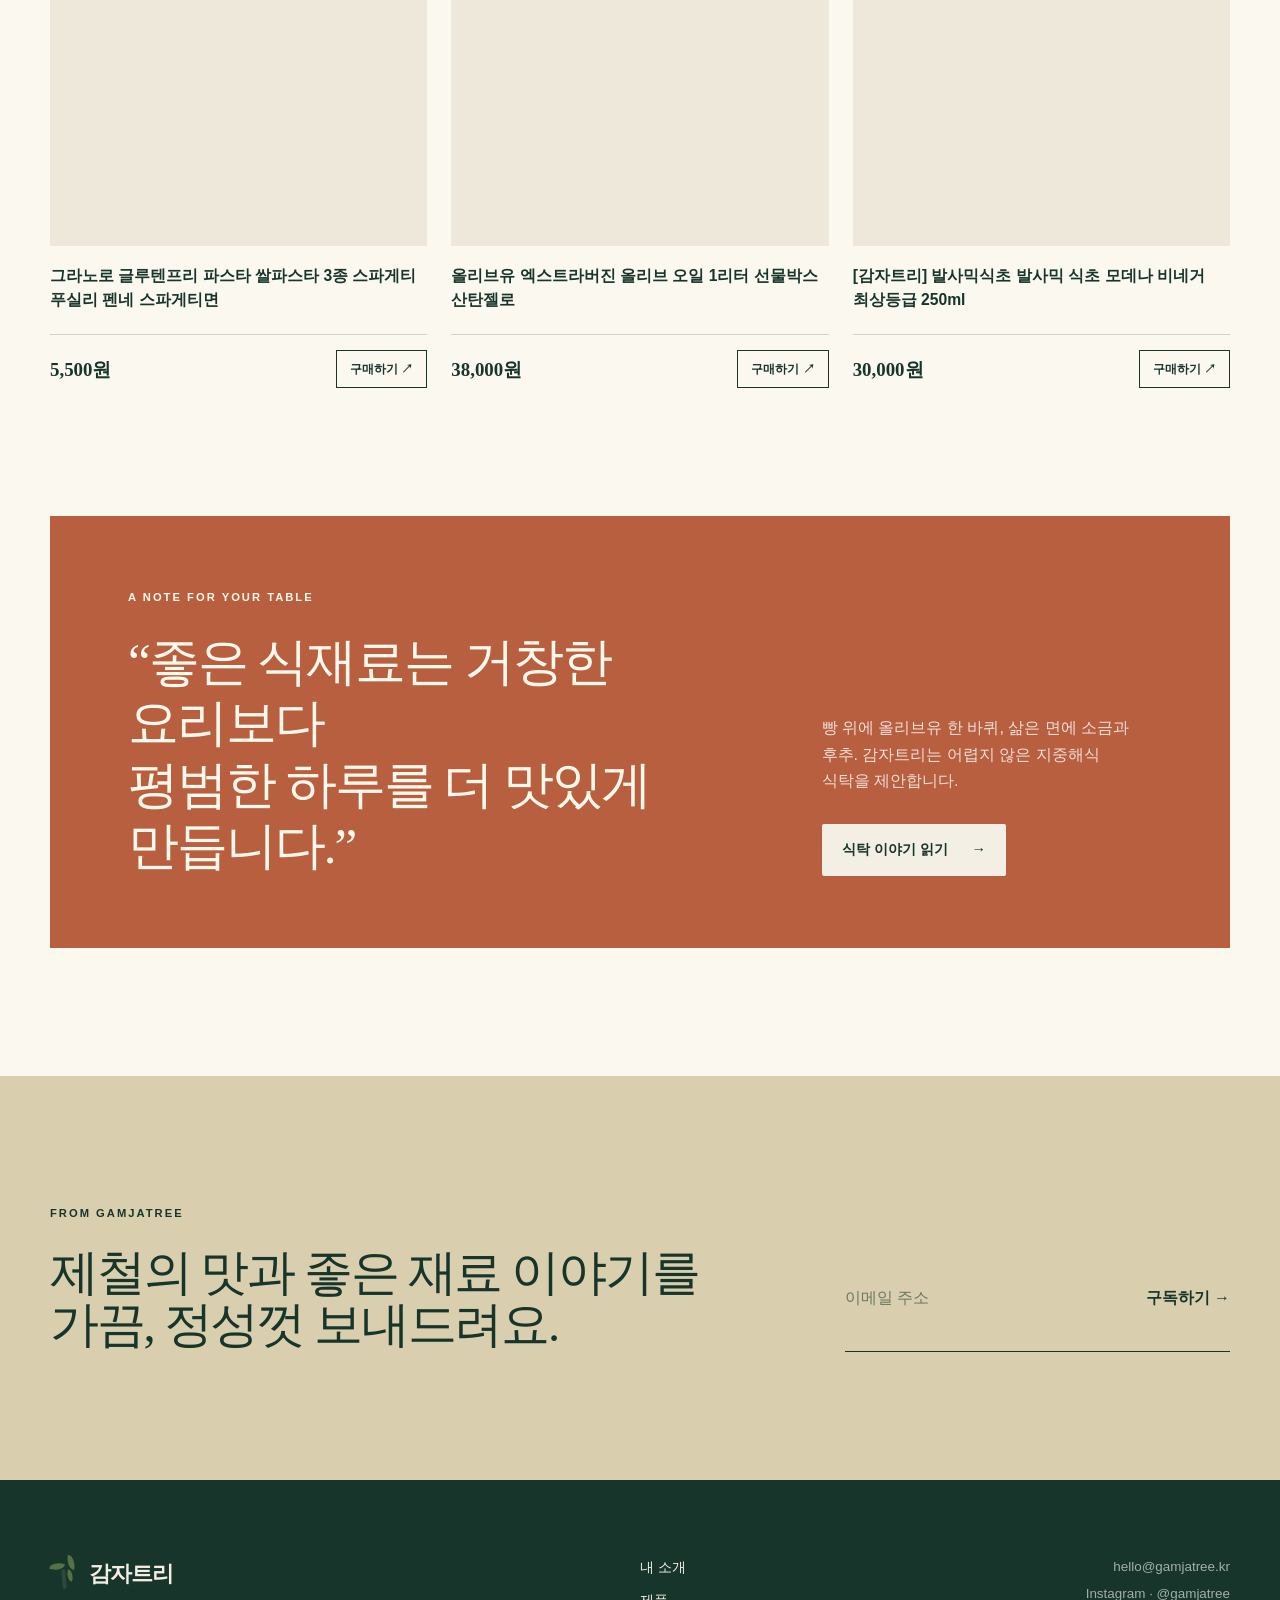
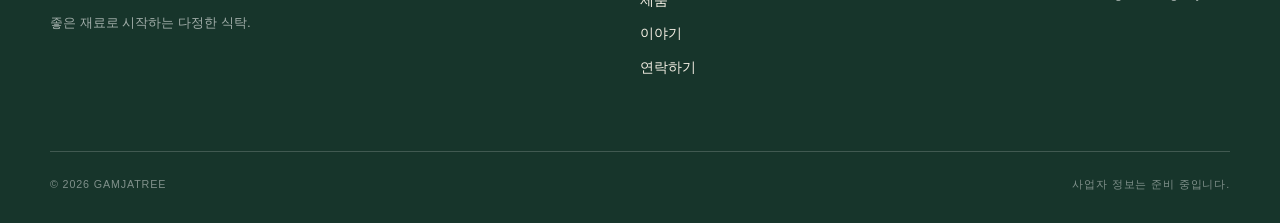
==== commit 26456635: "Upgrade pages to editorial brand system" ====
--- a/index.html
+++ b/index.html
@@ -4,12 +4,12 @@
   <meta charset="utf-8">
   <meta name="viewport" content="width=device-width, initial-scale=1">
   <meta name="description" content="매일의 식탁에 좋은 지중해의 맛을 전하는 감자트리입니다.">
-  <meta name="theme-color" content="#f3eddf">
+  <meta name="theme-color" content="#F6F1E7">
   <title>감자트리 — 지중해의 좋은 것을 식탁 가까이</title>
   <link rel="stylesheet" href="assets/style.css">
   <script src="assets/main.js" defer></script>
 </head>
-<body>
+<body class="home-page">
   <a class="skip-link" href="#main">본문으로 바로가기</a>
   <header class="site-header">
     <div class="container nav-wrap">
@@ -31,27 +31,16 @@
   </header>
 
   <main id="main">
-    <section class="hero">
-      <div class="container hero-grid">
-        <div class="hero-copy reveal">
-          <p class="eyebrow">FROM THE MEDITERRANEAN</p>
-          <h1>지중해의 좋은 것을<br>식탁 가까이.</h1>
-          <p class="hero-lead">감자트리는 오래 두고 믿고 먹을 수 있는 지중해 식재료를 골라, 매일의 식탁에 자연스럽게 이어 드립니다.</p>
-          <div class="button-row">
-            <a class="button button-primary" href="products.html">대표 제품 보기 <span aria-hidden="true">↗</span></a>
-            <a class="text-link" href="about.html">우리가 고르는 기준 <span aria-hidden="true">→</span></a>
-          </div>
-        </div>
-        <div class="hero-still-life reveal" aria-label="올리브유와 파스타를 표현한 일러스트">
-          <span class="sun-disc"></span>
-          <span class="olive-branch branch-one"><i></i><i></i><i></i><i></i><i></i></span>
-          <span class="olive-branch branch-two"><i></i><i></i><i></i><i></i></span>
-          <div class="bottle bottle-large"><span class="bottle-cap"></span><span class="bottle-label"><small>EXTRA VIRGIN</small><b>OLIO</b><em>감자트리 셀렉션</em></span></div>
-          <div class="bottle bottle-small"><span class="bottle-cap"></span><span class="bottle-label"><small>BALSAMICO</small><b>ACETO</b></span></div>
-          <div class="pasta-bowl"><span></span></div>
-          <p class="visual-note">좋은 재료가<br>한 끼를 바꿉니다.</p>
-        </div>
+    <section class="brand-hero" aria-labelledby="home-hero-title">
+      <div class="brand-hero-media" aria-hidden="true"><img src="assets/images/hero-mediterranean.jpg" alt=""></div>
+      <div class="brand-hero-scrim" aria-hidden="true"></div>
+      <div class="container brand-hero-content">
+        <p class="eyebrow">MEDITERRANEAN PANTRY · GAMJATREE</p>
+        <h1 id="home-hero-title">지중해의 좋은 것을,<br>매일의 식탁 가까이.</h1>
+        <p>신선하고 믿을 수 있는 식재료를<br>부담 없는 가격으로 오래 전합니다.</p>
+        <a class="hero-link" href="products.html">제품 만나보기 <span aria-hidden="true">↗</span></a>
       </div>
+      <p class="hero-scroll" aria-hidden="true"><span></span>SCROLL</p>
     </section>
 
     <section class="promise section-pad">
--- a/assets/style.css
+++ b/assets/style.css
@@ -215,12 +215,23 @@
 .founder-promise h2 { font-size: clamp(2.7rem, 5vw, 5.2rem); }
 .founder-promise .founder-sign { margin: 45px 0 0; color: rgba(255,255,255,.75); }
 
-.filter-bar { display: flex; gap: 8px; margin-bottom: 46px; flex-wrap: wrap; }
-.filter-bar button { padding: 9px 17px; border: 1px solid var(--line); border-radius: 999px; background: transparent; cursor: pointer; font-size: .84rem; }
-.filter-bar button.is-active { background: var(--ink); color: white; border-color: var(--ink); }
-.catalog-grid { display: grid; grid-template-columns: repeat(2, 1fr); gap: 80px 26px; }
-.catalog-card[hidden] { display: none; }
-.catalog-card .product-image { aspect-ratio: 1.12; }
+.catalog-intro { margin-bottom: 38px; padding-bottom: 18px; display: flex; justify-content: space-between; gap: 20px; border-bottom: 1px solid var(--ink); font-size: .84rem; }
+.catalog-intro p { margin: 0; }
+.catalog-intro span { white-space: nowrap; color: rgba(23,53,43,.62); }
+.catalog-grid { display: grid; grid-template-columns: repeat(3, 1fr); gap: 64px 24px; }
+.store-product-card { min-width: 0; }
+.store-product-image { position: relative; aspect-ratio: 1; display: block; overflow: hidden; background: #eee8da; }
+.store-product-image::after { content: "제품 보기 ↗"; position: absolute; right: 14px; bottom: 14px; padding: 7px 11px; background: rgba(251,248,240,.9); font-size: .67rem; font-weight: 700; opacity: 0; transform: translateY(5px); transition: opacity .25s, transform .25s; }
+.store-product-image:hover::after { opacity: 1; transform: translateY(0); }
+.store-product-image img { width: 100%; height: 100%; object-fit: cover; transition: transform .45s ease; }
+.store-product-image:hover img { transform: scale(1.025); }
+.store-product-info { padding-top: 18px; }
+.store-product-info h3 { min-height: 3.2em; margin-bottom: 20px; font-size: .98rem; font-weight: 650; line-height: 1.55; }
+.store-product-bottom { padding-top: 15px; display: flex; justify-content: space-between; align-items: center; gap: 16px; border-top: 1px solid var(--line); }
+.store-product-bottom strong { font-family: var(--serif); font-size: 1.18rem; font-weight: 600; }
+.buy-button { flex: none; padding: 8px 13px; border: 1px solid var(--ink); font-size: .76rem; font-weight: 720; transition: background .2s, color .2s; }
+.buy-button:hover { background: var(--ink); color: white; }
+.product-loading, .product-error { grid-column: 1 / -1; margin: 0; padding: 70px 20px; text-align: center; color: rgba(23,53,43,.58); border: 1px solid var(--line); }
 .catalog-copy { display: grid; grid-template-columns: 1fr auto; gap: 30px; padding-top: 22px; }
 .catalog-copy .tag { margin-bottom: 9px; font-size: .7rem; letter-spacing: .08em; color: rgba(23,53,43,.6); }
 .catalog-copy h2 { margin-bottom: 12px; font-family: var(--sans); font-size: 1.3rem; font-weight: 720; letter-spacing: -.025em; }
@@ -288,6 +299,7 @@
   .footer-grid { grid-template-columns: 1fr 1fr; }
   .footer-contact { text-align: left; }
   .journal-card:first-child .journal-visual { min-height: 480px; }
+  .catalog-grid { grid-template-columns: repeat(2, 1fr); }
   .about-hero-grid { grid-template-columns: 1fr; gap: 0; }
   .about-hero-copy { padding-bottom: 60px; }
   .founder-photo-placeholder { width: min(570px, 100%); min-height: 590px; margin: 0 auto; }
@@ -340,7 +352,7 @@
   .brand-timeline li p { margin-bottom: 7px; }
   .timeline-section .section-top { margin-bottom: 0; }
   .catalog-grid, .journal-grid { grid-template-columns: 1fr; gap: 55px; }
-  .catalog-card .product-image { aspect-ratio: 1; }
+  .store-product-info h3 { min-height: 0; }
   .catalog-copy { grid-template-columns: 1fr; gap: 8px; }
   .catalog-copy > span { padding-top: 0; }
   .journal-card:first-child { grid-row: auto; }
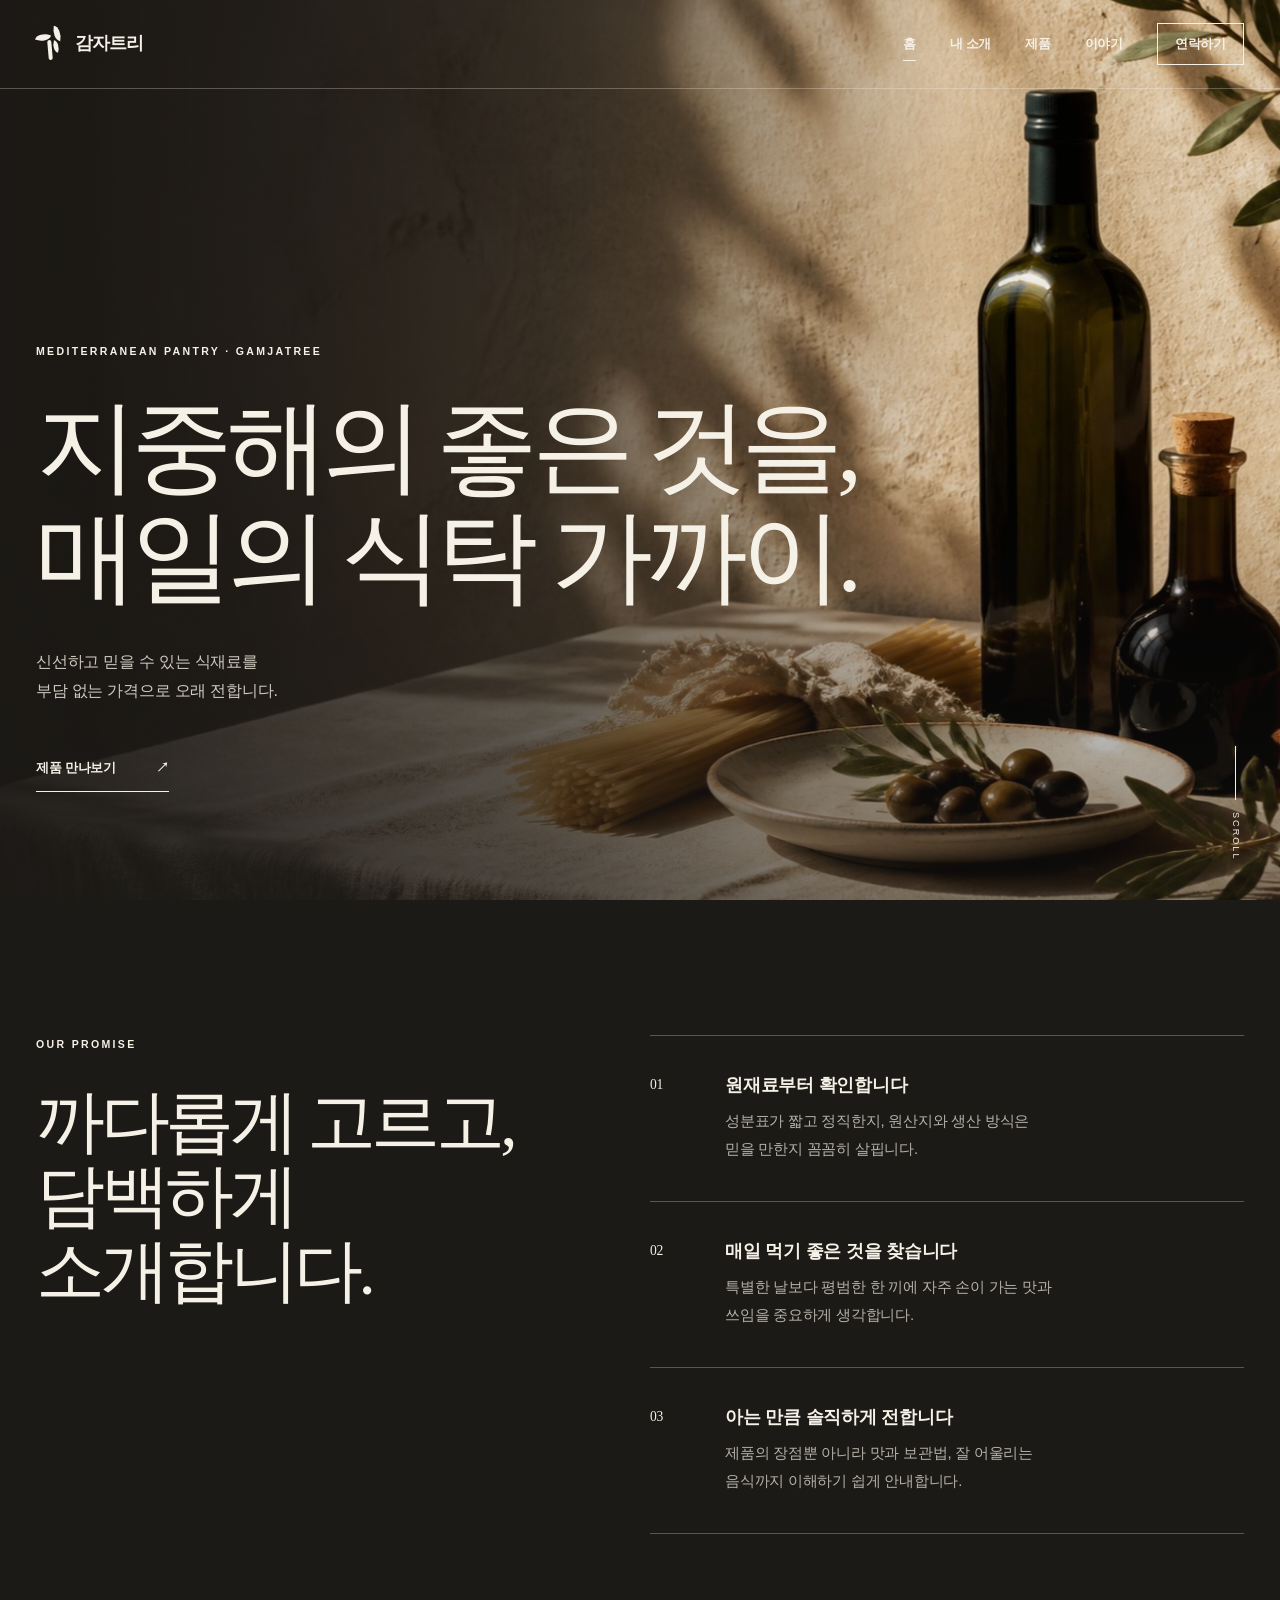
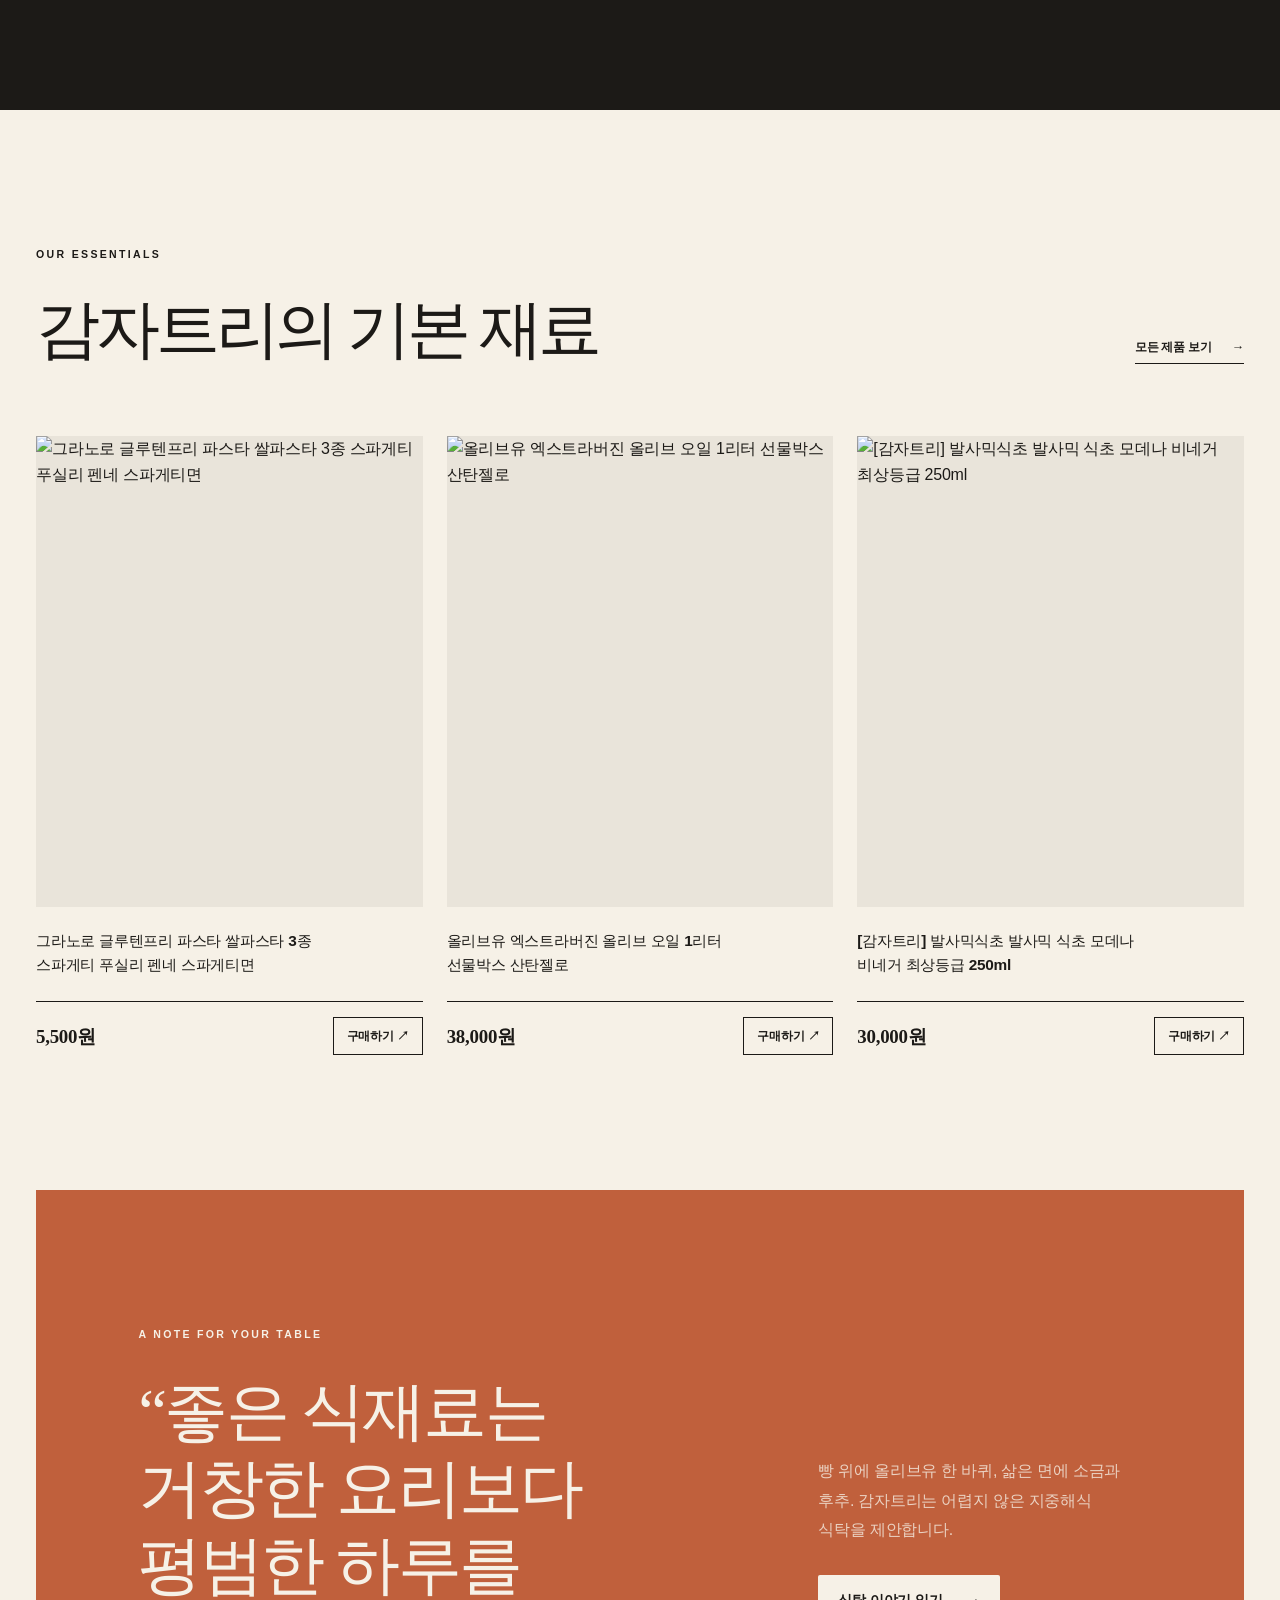
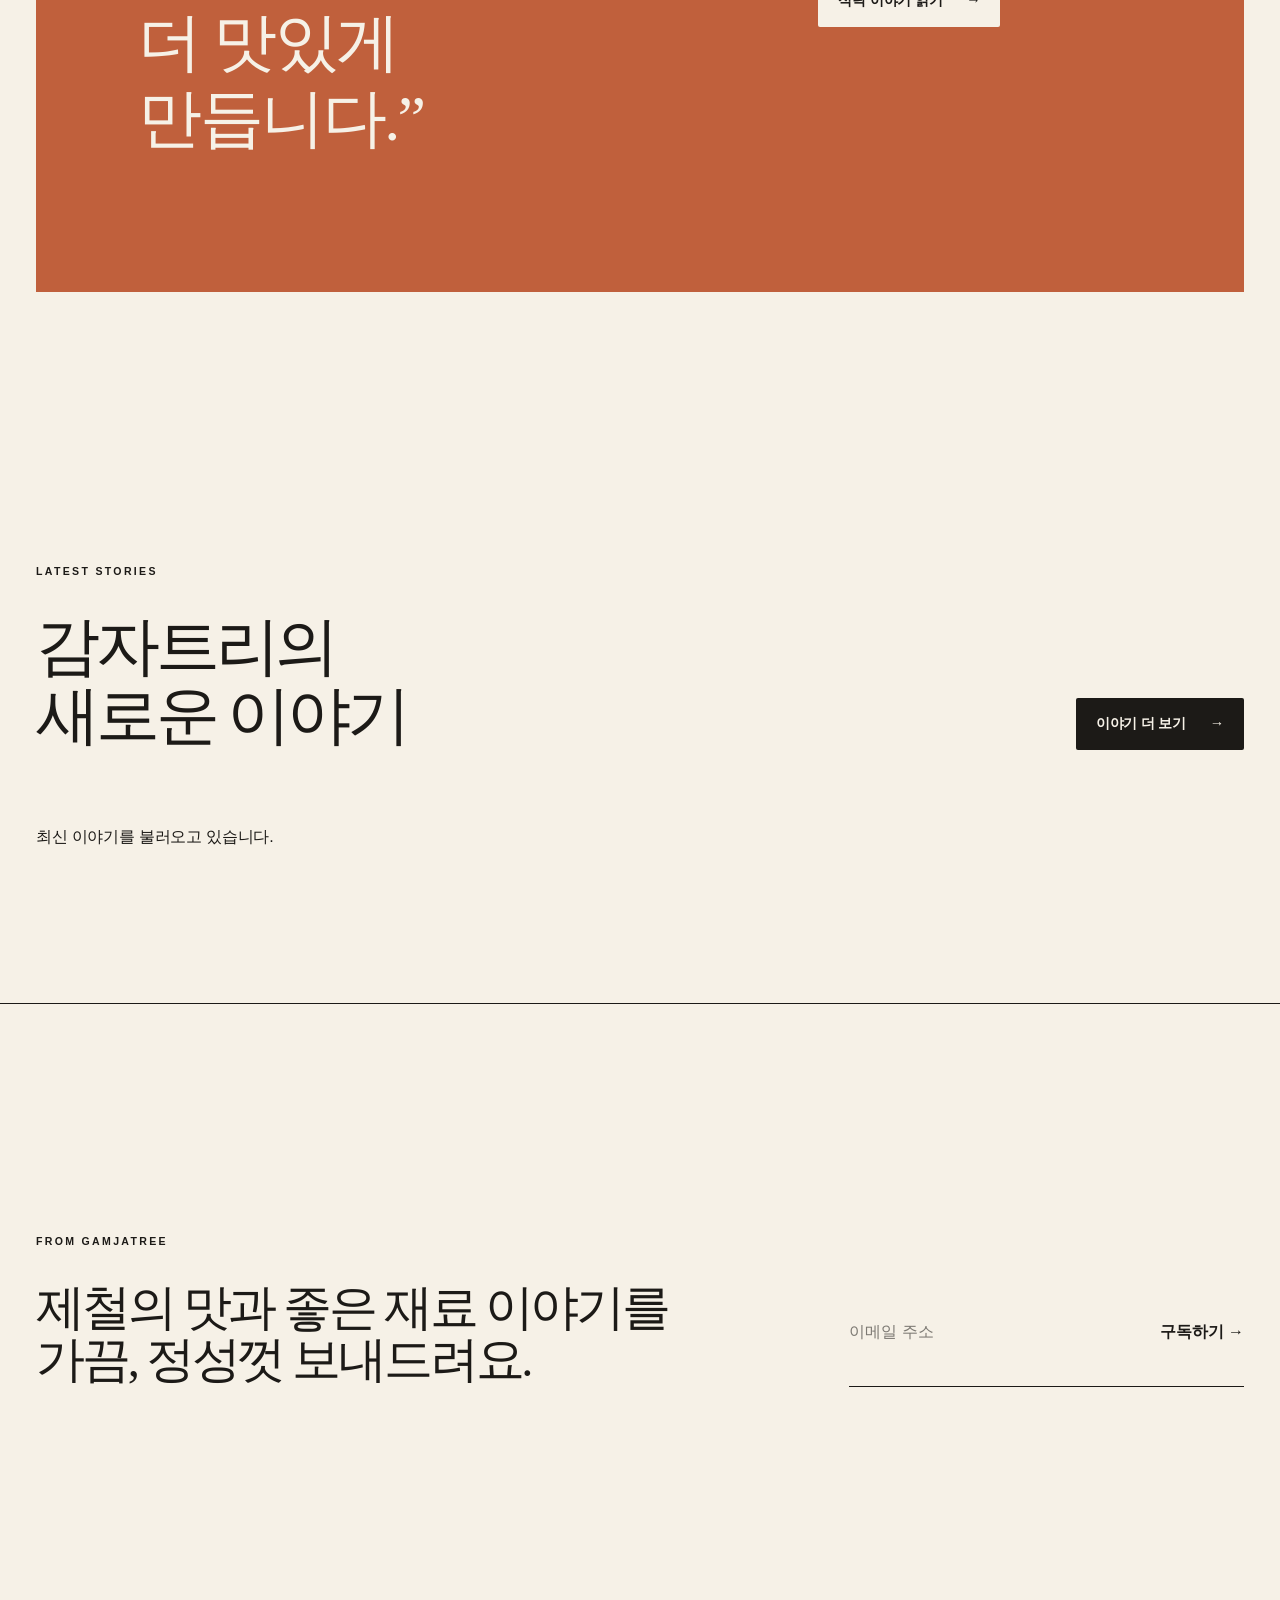
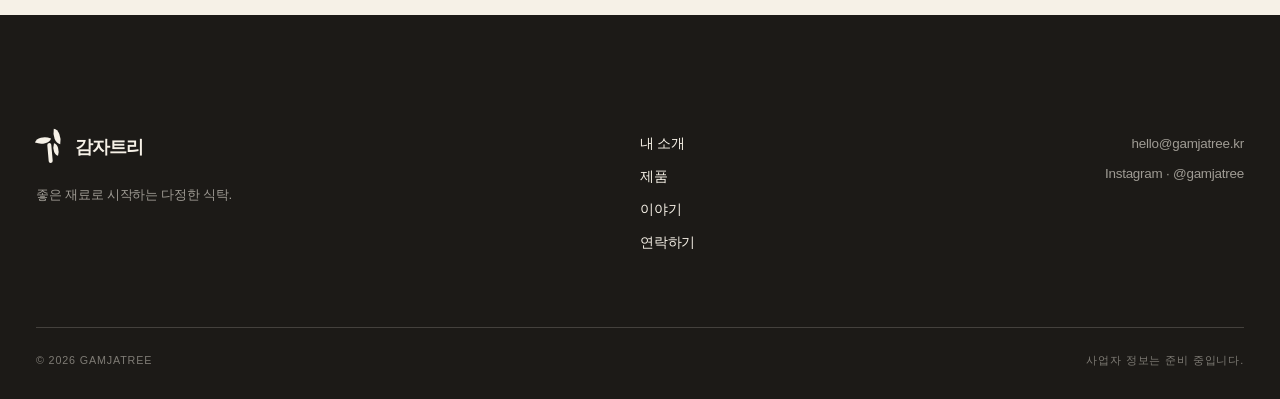
==== commit 7d9413de: "Connect site navigation and homepage to story blog" ====
--- a/index.html
+++ b/index.html
@@ -24,7 +24,7 @@
         <a href="index.html" aria-current="page">홈</a>
         <a href="about.html">내 소개</a>
         <a href="products.html">제품</a>
-        <a href="stories.html">이야기</a>
+        <a href="story/">이야기</a>
         <a class="nav-cta" href="contact.html">연락하기</a>
       </nav>
     </div>
@@ -72,7 +72,19 @@
     <section class="table-note section-pad">
       <div class="container note-card reveal">
         <div><p class="eyebrow">A NOTE FOR YOUR TABLE</p><blockquote>“좋은 식재료는 거창한 요리보다<br>평범한 하루를 더 맛있게 만듭니다.”</blockquote></div>
-        <div class="note-copy"><p>빵 위에 올리브유 한 바퀴, 삶은 면에 소금과 후추. 감자트리는 어렵지 않은 지중해식 식탁을 제안합니다.</p><a class="button button-light" href="stories.html">식탁 이야기 읽기 <span aria-hidden="true">→</span></a></div>
+        <div class="note-copy"><p>빵 위에 올리브유 한 바퀴, 삶은 면에 소금과 후추. 감자트리는 어렵지 않은 지중해식 식탁을 제안합니다.</p><a class="button button-light" href="story/">식탁 이야기 읽기 <span aria-hidden="true">→</span></a></div>
+      </div>
+    </section>
+
+    <section class="home-journal section-pad" aria-labelledby="home-journal-title">
+      <div class="container">
+        <div class="section-top">
+          <div><p class="eyebrow">LATEST STORIES</p><h2 id="home-journal-title">감자트리의<br>새로운 이야기</h2></div>
+          <a class="button button-primary" href="story/">이야기 더 보기 <span aria-hidden="true">→</span></a>
+        </div>
+        <div class="home-blog-grid" data-blog-list aria-live="polite">
+          <p class="blog-loading">최신 이야기를 불러오고 있습니다.</p>
+        </div>
       </div>
     </section>
 
@@ -92,7 +104,7 @@
   <footer class="site-footer">
     <div class="container footer-grid">
       <div><a class="brand footer-brand" href="index.html"><span class="brand-mark" aria-hidden="true"><i></i><i></i><i></i></span><span>감자트리</span></a><p>좋은 재료로 시작하는 다정한 식탁.</p></div>
-      <div class="footer-links"><a href="about.html">내 소개</a><a href="products.html">제품</a><a href="stories.html">이야기</a><a href="contact.html">연락하기</a></div>
+      <div class="footer-links"><a href="about.html">내 소개</a><a href="products.html">제품</a><a href="story/">이야기</a><a href="contact.html">연락하기</a></div>
       <div class="footer-contact"><p>hello@gamjatree.kr</p><p>Instagram · @gamjatree</p></div>
     </div>
     <div class="container footer-bottom"><span>© <span data-year></span> GAMJATREE</span><span>사업자 정보는 준비 중입니다.</span></div>
--- a/assets/style.css
+++ b/assets/style.css
@@ -1,13 +1,13 @@
 :root {
-  --cream: #f4efe4;
-  --paper: #fbf8f0;
-  --ink: #17352b;
-  --olive: #567143;
-  --olive-dark: #2e493b;
-  --sage: #b8c1a4;
-  --clay: #b85f3f;
-  --gold: #d9a344;
-  --line: rgba(23, 53, 43, .18);
+  --cream: #F6F1E7;
+  --paper: #F6F1E7;
+  --ink: #1C1A17;
+  --olive: #1C1A17;
+  --olive-dark: #1C1A17;
+  --sage: #C0603C;
+  --clay: #C0603C;
+  --gold: #C0603C;
+  --line: rgba(28,26,23, .18);
   --serif: Iowan Old Style, Baskerville, "Times New Roman", "Noto Serif KR", serif;
   --sans: Pretendard, -apple-system, BlinkMacSystemFont, "Noto Sans KR", "Apple SD Gothic Neo", sans-serif;
 }
@@ -22,7 +22,7 @@
 button { color: inherit; }
 .container { width: min(1180px, calc(100% - 48px)); margin: 0 auto; }
 .sr-only { position: absolute; width: 1px; height: 1px; padding: 0; margin: -1px; overflow: hidden; clip: rect(0,0,0,0); white-space: nowrap; border: 0; }
-.skip-link { position: fixed; top: -100px; left: 16px; z-index: 1000; padding: 10px 16px; background: var(--ink); color: white; }
+.skip-link { position: fixed; top: -100px; left: 16px; z-index: 1000; padding: 10px 16px; background: var(--ink); color: var(--cream); }
 .skip-link:focus { top: 16px; }
 .section-pad { padding: 128px 0; }
 .eyebrow { margin: 0 0 24px; font-size: .7rem; font-weight: 750; letter-spacing: .18em; }
@@ -46,36 +46,36 @@
 .site-nav a:not(.nav-cta)::after { content: ""; position: absolute; left: 0; right: 100%; bottom: -7px; height: 1px; background: var(--ink); transition: right .25s ease; }
 .site-nav a:hover::after, .site-nav a[aria-current="page"]::after { right: 0; }
 .nav-cta { padding: 10px 17px; border: 1px solid var(--ink); border-radius: 999px; transition: background .2s, color .2s; }
-.nav-cta:hover { background: var(--ink); color: white; }
+.nav-cta:hover { background: var(--ink); color: var(--cream); }
 .menu-button { display: none; background: transparent; border: 0; padding: 10px; }
 .menu-button > span:not(.sr-only) { display: block; width: 25px; height: 1px; background: var(--ink); margin: 7px 0; transition: transform .2s; }
 
 .hero { overflow: hidden; background: var(--cream); }
 .hero-grid { min-height: 785px; display: grid; grid-template-columns: 1.03fr .97fr; align-items: center; gap: 45px; }
 .hero-copy { position: relative; z-index: 2; padding: 80px 0 100px; }
-.hero-lead { max-width: 570px; margin-bottom: 38px; font-size: clamp(1.05rem, 1.6vw, 1.28rem); line-height: 1.8; color: rgba(23,53,43,.78); }
+.hero-lead { max-width: 570px; margin-bottom: 38px; font-size: clamp(1.05rem, 1.6vw, 1.28rem); line-height: 1.8; color: rgba(28,26,23,.78); }
 .button-row { display: flex; align-items: center; gap: 30px; flex-wrap: wrap; }
 .button { min-height: 52px; padding: 13px 20px; border-radius: 2px; display: inline-flex; align-items: center; justify-content: center; gap: 24px; font-size: .9rem; font-weight: 720; transition: transform .2s, background .2s; border: 0; cursor: pointer; }
 .button:hover { transform: translateY(-2px); }
-.button-primary { background: var(--ink); color: white; }
+.button-primary { background: var(--ink); color: var(--cream); }
 .button-light { background: var(--cream); color: var(--ink); }
 .text-link { display: inline-flex; align-items: center; gap: 20px; padding: 8px 0 5px; border-bottom: 1px solid currentColor; font-size: .9rem; font-weight: 720; }
 .text-link span { transition: transform .2s; }
 .text-link:hover span { transform: translateX(4px); }
 
 .hero-still-life { position: relative; height: 660px; align-self: end; }
-.sun-disc { position: absolute; width: 500px; aspect-ratio: 1; border-radius: 50%; background: #deb154; left: 20px; top: 45px; }
-.bottle { position: absolute; z-index: 2; bottom: 44px; border-radius: 15% 15% 8% 8% / 8% 8% 3% 3%; box-shadow: inset 12px 0 20px rgba(255,255,255,.08), 0 18px 30px rgba(23,53,43,.14); }
+.sun-disc { position: absolute; width: 500px; aspect-ratio: 1; border-radius: 50%; background: #C0603C; left: 20px; top: 45px; }
+.bottle { position: absolute; z-index: 2; bottom: 44px; border-radius: 15% 15% 8% 8% / 8% 8% 3% 3%; box-shadow: inset 12px 0 20px rgba(246,241,231,.08), 0 18px 30px rgba(28,26,23,.14); }
 .bottle::before { content: ""; position: absolute; background: inherit; left: 27%; right: 27%; top: -55px; height: 73px; border-radius: 4px 4px 0 0; }
-.bottle-cap { position: absolute; z-index: 1; left: 25%; right: 25%; top: -63px; height: 18px; background: #c7b998; border-radius: 3px; }
-.bottle-large { left: 30%; width: 164px; height: 430px; background: #345743; transform: rotate(-2deg); }
-.bottle-small { left: 3%; width: 122px; height: 315px; background: #653a2a; transform: rotate(-7deg); }
-.bottle-label { position: absolute; left: 10%; right: 10%; top: 34%; padding: 21px 5px; display: grid; text-align: center; background: #eee3c9; color: var(--ink); }
+.bottle-cap { position: absolute; z-index: 1; left: 25%; right: 25%; top: -63px; height: 18px; background: #C0603C; border-radius: 3px; }
+.bottle-large { left: 30%; width: 164px; height: 430px; background: #1C1A17; transform: rotate(-2deg); }
+.bottle-small { left: 3%; width: 122px; height: 315px; background: #1C1A17; transform: rotate(-7deg); }
+.bottle-label { position: absolute; left: 10%; right: 10%; top: 34%; padding: 21px 5px; display: grid; text-align: center; background: #F6F1E7; color: var(--ink); }
 .bottle-label small { font-size: .5rem; letter-spacing: .12em; }
 .bottle-label b { font-family: var(--serif); font-size: 1.55rem; letter-spacing: .05em; }
 .bottle-label em { font-size: .52rem; font-style: normal; }
-.pasta-bowl { position: absolute; z-index: 3; right: -28px; bottom: 22px; width: 260px; height: 90px; border-radius: 0 0 50% 50% / 0 0 100% 100%; background: #e8dcc4; border-top: 7px solid #f8f0df; box-shadow: 0 15px 25px rgba(23,53,43,.14); transform: rotate(-4deg); }
-.pasta-bowl::before { content: ""; position: absolute; width: 180px; height: 70px; border: 8px double #d6a945; border-radius: 50%; left: 33px; top: -49px; background: repeating-radial-gradient(ellipse, #e1ae43 0 4px, #c88e30 5px 7px, #e1ae43 8px 13px); }
+.pasta-bowl { position: absolute; z-index: 3; right: -28px; bottom: 22px; width: 260px; height: 90px; border-radius: 0 0 50% 50% / 0 0 100% 100%; background: #F6F1E7; border-top: 7px solid #F6F1E7; box-shadow: 0 15px 25px rgba(28,26,23,.14); transform: rotate(-4deg); }
+.pasta-bowl::before { content: ""; position: absolute; width: 180px; height: 70px; border: 8px double #C0603C; border-radius: 50%; left: 33px; top: -49px; background: repeating-radial-gradient(ellipse, #C0603C 0 4px, #C0603C 5px 7px, #C0603C 8px 13px); }
 .visual-note { position: absolute; z-index: 4; right: 0; top: 105px; padding-left: 18px; border-left: 1px solid var(--ink); font-family: var(--serif); font-size: 1rem; line-height: 1.45; }
 .olive-branch { position: absolute; z-index: 4; width: 170px; height: 2px; background: var(--olive-dark); transform-origin: left; }
 .olive-branch i { position: absolute; width: 32px; height: 14px; background: var(--olive); border-radius: 100% 0 100% 0; }
@@ -87,140 +87,140 @@
 .branch-one { left: 7px; top: 150px; transform: rotate(-45deg); }
 .branch-two { right: -45px; bottom: 210px; transform: rotate(135deg) scale(.8); }
 
-.promise { background: var(--ink); color: #f4efe4; }
+.promise { background: var(--ink); color: #F6F1E7; }
 .promise-grid { display: grid; grid-template-columns: .9fr 1.1fr; gap: 110px; }
 .promise .eyebrow { color: var(--sage); }
-.promise-list { border-top: 1px solid rgba(255,255,255,.28); }
-.promise-item { display: grid; grid-template-columns: 55px 1fr; gap: 20px; padding: 34px 0; border-bottom: 1px solid rgba(255,255,255,.28); }
+.promise-list { border-top: 1px solid rgba(246,241,231,.28); }
+.promise-item { display: grid; grid-template-columns: 55px 1fr; gap: 20px; padding: 34px 0; border-bottom: 1px solid rgba(246,241,231,.28); }
 .promise-item > span { font-family: var(--serif); font-size: .85rem; color: var(--sage); }
 .promise-item h3 { margin-bottom: 10px; font-size: 1.12rem; }
-.promise-item p { margin: 0; max-width: 540px; color: rgba(255,255,255,.7); font-size: .94rem; }
+.promise-item p { margin: 0; max-width: 540px; color: rgba(246,241,231,.7); font-size: .94rem; }
 
 .featured { background: var(--paper); }
 .section-top { margin-bottom: 54px; display: flex; justify-content: space-between; align-items: end; gap: 40px; }
 .section-top h2 { font-size: clamp(2.5rem, 4.4vw, 4rem); }
 .product-grid { display: grid; grid-template-columns: repeat(3, 1fr); gap: 24px; }
 .product-image { position: relative; aspect-ratio: .84; display: flex; align-items: center; justify-content: center; overflow: hidden; }
-.olive-bg { background: #aeb89a; }
-.clay-bg { background: #c87657; }
-.wheat-bg { background: #d8bd7e; }
+.olive-bg { background: #C0603C; }
+.clay-bg { background: #C0603C; }
+.wheat-bg { background: #C0603C; }
 .card-number { position: absolute; top: 20px; left: 22px; font-family: var(--serif); font-size: .8rem; }
-.product-bottle { position: relative; width: 34%; height: 64%; display: flex; flex-direction: column; align-items: center; justify-content: center; color: #ede5d1; border-radius: 14% 14% 6% 6% / 8% 8% 3% 3%; box-shadow: 12px 14px 22px rgba(23,53,43,.18); transition: transform .45s ease; }
+.product-bottle { position: relative; width: 34%; height: 64%; display: flex; flex-direction: column; align-items: center; justify-content: center; color: #F6F1E7; border-radius: 14% 14% 6% 6% / 8% 8% 3% 3%; box-shadow: 12px 14px 22px rgba(28,26,23,.18); transition: transform .45s ease; }
 .product-image:hover .product-bottle, .product-image:hover .pasta-pack { transform: translateY(-7px) rotate(1deg); }
 .product-bottle::before { content: ""; position: absolute; top: -15%; width: 42%; height: 19%; background: inherit; border-radius: 3px; }
-.product-bottle i { position: absolute; top: -17%; width: 45%; height: 4%; background: #d7c39b; }
-.product-bottle b { width: 82%; padding: 25px 0 2px; background: #eee4ca; color: var(--ink); text-align: center; font-family: var(--serif); font-size: clamp(1rem, 2.5vw, 1.65rem); letter-spacing: .06em; }
-.product-bottle small { width: 82%; padding-bottom: 22px; background: #eee4ca; color: var(--ink); text-align: center; font-size: .57rem; }
-.product-bottle.green { background: #345743; }
-.product-bottle.dark { width: 30%; height: 58%; background: #513124; }
-.pasta-pack { position: relative; width: 40%; height: 68%; padding: 38% 12px 12px; display: flex; flex-direction: column; text-align: center; background: #efe0b9; color: var(--ink); box-shadow: 12px 14px 22px rgba(23,53,43,.16); transition: transform .45s ease; }
-.pasta-pack::before { content: ""; position: absolute; left: 25%; right: 25%; top: 8%; bottom: 44%; border-radius: 50% 50% 8px 8px; background: repeating-linear-gradient(90deg, #c7952d 0 3px, #e7bd55 4px 7px); }
+.product-bottle i { position: absolute; top: -17%; width: 45%; height: 4%; background: #C0603C; }
+.product-bottle b { width: 82%; padding: 25px 0 2px; background: #F6F1E7; color: var(--ink); text-align: center; font-family: var(--serif); font-size: clamp(1rem, 2.5vw, 1.65rem); letter-spacing: .06em; }
+.product-bottle small { width: 82%; padding-bottom: 22px; background: #F6F1E7; color: var(--ink); text-align: center; font-size: .57rem; }
+.product-bottle.green { background: #1C1A17; }
+.product-bottle.dark { width: 30%; height: 58%; background: #1C1A17; }
+.pasta-pack { position: relative; width: 40%; height: 68%; padding: 38% 12px 12px; display: flex; flex-direction: column; text-align: center; background: #F6F1E7; color: var(--ink); box-shadow: 12px 14px 22px rgba(28,26,23,.16); transition: transform .45s ease; }
+.pasta-pack::before { content: ""; position: absolute; left: 25%; right: 25%; top: 8%; bottom: 44%; border-radius: 50% 50% 8px 8px; background: repeating-linear-gradient(90deg, #C0603C 0 3px, #C0603C 4px 7px); }
 .pasta-pack i { position: absolute; left: 10%; right: 10%; top: 57%; border-top: 1px solid var(--ink); }
 .pasta-pack b { font-family: var(--serif); font-size: clamp(1rem, 2.5vw, 1.5rem); letter-spacing: .06em; }
 .pasta-pack small { font-size: .58rem; text-transform: uppercase; }
 .product-meta { padding: 22px 0 0; display: flex; justify-content: space-between; gap: 20px; border-top: 1px solid var(--line); }
-.product-meta p { margin-bottom: 5px; font-size: .72rem; color: rgba(23,53,43,.62); }
+.product-meta p { margin-bottom: 5px; font-size: .72rem; color: rgba(28,26,23,.62); }
 .product-meta h3 { margin: 0; font-size: 1.05rem; }
-.product-meta > span { padding-top: 23px; white-space: nowrap; font-size: .72rem; color: rgba(23,53,43,.62); }
+.product-meta > span { padding-top: 23px; white-space: nowrap; font-size: .72rem; color: rgba(28,26,23,.62); }
 
 .table-note { padding-top: 0; }
-.note-card { padding: 72px 78px; display: grid; grid-template-columns: 1.3fr .7fr; align-items: end; gap: 80px; background: var(--clay); color: #fff9ed; }
+.note-card { padding: 72px 78px; display: grid; grid-template-columns: 1.3fr .7fr; align-items: end; gap: 80px; background: var(--clay); color: #F6F1E7; }
 .note-card blockquote { margin: 0; font-family: var(--serif); font-size: clamp(2rem, 4vw, 4rem); line-height: 1.2; letter-spacing: -.04em; }
-.note-copy p { margin-bottom: 30px; color: rgba(255,255,255,.8); }
-
-.newsletter { background: #d9cfae; }
+.note-copy p { margin-bottom: 30px; color: rgba(246,241,231,.8); }
+
+.newsletter { background: #C0603C; }
 .newsletter-inner { display: grid; grid-template-columns: 1.3fr .7fr; gap: 80px; align-items: end; }
 .newsletter h2 { font-size: clamp(2.1rem, 3.8vw, 3.7rem); }
 .newsletter-form { position: relative; padding-bottom: 28px; display: grid; grid-template-columns: 1fr auto; border-bottom: 1px solid var(--ink); }
 .newsletter-form input { width: 100%; min-width: 0; padding: 12px 0; background: transparent; border: 0; outline: 0; color: var(--ink); }
-.newsletter-form input::placeholder { color: rgba(23,53,43,.56); }
+.newsletter-form input::placeholder { color: rgba(28,26,23,.56); }
 .newsletter-form button { padding: 12px 0 12px 20px; background: transparent; border: 0; font-weight: 720; cursor: pointer; }
 .form-status { position: absolute; left: 0; top: calc(100% + 10px); margin: 0; font-size: .75rem; }
 
-.site-footer { padding: 76px 0 30px; background: var(--ink); color: #f4efe4; }
+.site-footer { padding: 76px 0 30px; background: var(--ink); color: #F6F1E7; }
 .footer-grid { display: grid; grid-template-columns: 1.5fr .7fr .8fr; gap: 60px; padding-bottom: 72px; }
 .footer-brand { margin-bottom: 20px; font-size: 1.35rem; }
-.footer-grid p { margin-bottom: 5px; color: rgba(255,255,255,.6); font-size: .84rem; }
+.footer-grid p { margin-bottom: 5px; color: rgba(246,241,231,.6); font-size: .84rem; }
 .footer-links { display: grid; gap: 10px; align-content: start; font-size: .88rem; }
 .footer-contact { text-align: right; }
-.footer-bottom { padding-top: 24px; display: flex; justify-content: space-between; border-top: 1px solid rgba(255,255,255,.18); color: rgba(255,255,255,.45); font-size: .67rem; letter-spacing: .08em; }
+.footer-bottom { padding-top: 24px; display: flex; justify-content: space-between; border-top: 1px solid rgba(246,241,231,.18); color: rgba(246,241,231,.45); font-size: .67rem; letter-spacing: .08em; }
 
 /* Inner pages */
 .page-hero { padding: 110px 0 90px; background: var(--cream); border-bottom: 1px solid var(--line); }
 .page-hero-grid { display: grid; grid-template-columns: 1.25fr .75fr; align-items: end; gap: 80px; }
 .page-hero h1 { margin: 0; font-size: clamp(3.6rem, 7vw, 6.8rem); }
-.page-intro { margin: 0 0 12px; max-width: 440px; font-size: 1.1rem; color: rgba(23,53,43,.72); }
+.page-intro { margin: 0 0 12px; max-width: 440px; font-size: 1.1rem; color: rgba(28,26,23,.72); }
 .story-split { display: grid; grid-template-columns: .9fr 1.1fr; gap: 110px; align-items: center; }
-.portrait-card { position: relative; min-height: 610px; overflow: hidden; background: #b8c1a4; }
+.portrait-card { position: relative; min-height: 610px; overflow: hidden; background: #C0603C; }
 .portrait-card .sun-disc { width: 350px; left: -60px; top: 45px; }
-.portrait-table { position: absolute; left: -5%; right: -5%; bottom: -9%; height: 48%; border-radius: 50% 50% 0 0; background: #d7c28f; transform: rotate(-2deg); }
-.portrait-bottle { position: absolute; left: 33%; bottom: 19%; width: 100px; height: 270px; border-radius: 16px 16px 7px 7px; background: var(--olive-dark); box-shadow: 15px 17px 25px rgba(23,53,43,.2); }
+.portrait-table { position: absolute; left: -5%; right: -5%; bottom: -9%; height: 48%; border-radius: 50% 50% 0 0; background: #C0603C; transform: rotate(-2deg); }
+.portrait-bottle { position: absolute; left: 33%; bottom: 19%; width: 100px; height: 270px; border-radius: 16px 16px 7px 7px; background: var(--olive-dark); box-shadow: 15px 17px 25px rgba(28,26,23,.2); }
 .portrait-bottle::before { content: ""; position: absolute; left: 30%; width: 40%; height: 55px; top: -45px; background: inherit; }
 .portrait-bottle::after { content: "GAMJATREE"; position: absolute; left: 10%; right: 10%; top: 38%; padding: 28px 2px; background: var(--cream); text-align: center; font-size: .55rem; letter-spacing: .12em; }
 .story-copy h2 { margin-bottom: 36px; }
-.story-copy > p { max-width: 570px; color: rgba(23,53,43,.74); }
+.story-copy > p { max-width: 570px; color: rgba(28,26,23,.74); }
 .founder-sign { margin-top: 35px; font-family: var(--serif); font-style: italic; font-size: 1.35rem; }
-.value-band { background: #d9cfae; }
+.value-band { background: #C0603C; }
 .value-grid { margin-top: 65px; display: grid; grid-template-columns: repeat(3, 1fr); border-top: 1px solid var(--ink); }
 .value-card { padding: 28px 42px 0 0; }
 .value-card + .value-card { padding-left: 42px; border-left: 1px solid var(--ink); }
 .value-card span { font-family: var(--serif); font-size: .8rem; }
 .value-card h3 { margin: 65px 0 18px; font-family: var(--serif); font-size: 1.75rem; font-weight: 500; }
-.value-card p { color: rgba(23,53,43,.7); font-size: .9rem; }
+.value-card p { color: rgba(28,26,23,.7); font-size: .9rem; }
 
 /* Founder story */
 .about-hero { padding: 86px 0 0; overflow: hidden; background: var(--cream); }
 .about-hero-grid { display: grid; grid-template-columns: 1.22fr .78fr; gap: 76px; align-items: end; }
 .about-hero-copy { align-self: center; padding-bottom: 92px; }
 .about-hero-copy h1 { max-width: 820px; margin-bottom: 34px; font-size: clamp(3.5rem, 6.4vw, 6.6rem); }
-.about-hero-copy > p:last-child { max-width: 600px; margin: 0; font-size: 1.06rem; color: rgba(23,53,43,.7); }
-.founder-photo-placeholder { min-height: 610px; margin: 0; position: relative; overflow: hidden; background: #aeb89a; }
-.founder-photo-placeholder::before { content: ""; position: absolute; width: 390px; aspect-ratio: 1; left: -90px; top: 42px; border-radius: 50%; background: #dcae50; }
+.about-hero-copy > p:last-child { max-width: 600px; margin: 0; font-size: 1.06rem; color: rgba(28,26,23,.7); }
+.founder-photo-placeholder { min-height: 610px; margin: 0; position: relative; overflow: hidden; background: #C0603C; }
+.founder-photo-placeholder::before { content: ""; position: absolute; width: 390px; aspect-ratio: 1; left: -90px; top: 42px; border-radius: 50%; background: #C0603C; }
 .photo-placeholder-art { position: absolute; inset: 0; }
-.photo-placeholder-art span { position: absolute; left: 50%; top: 20%; width: 124px; aspect-ratio: 1; border-radius: 50%; background: #345743; transform: translateX(-50%); }
-.photo-placeholder-art i { position: absolute; left: 50%; bottom: -8%; width: 340px; height: 63%; border-radius: 50% 50% 0 0; background: #345743; transform: translateX(-50%); }
+.photo-placeholder-art span { position: absolute; left: 50%; top: 20%; width: 124px; aspect-ratio: 1; border-radius: 50%; background: #1C1A17; transform: translateX(-50%); }
+.photo-placeholder-art i { position: absolute; left: 50%; bottom: -8%; width: 340px; height: 63%; border-radius: 50% 50% 0 0; background: #1C1A17; transform: translateX(-50%); }
 .founder-photo-placeholder figcaption { position: absolute; z-index: 2; right: 20px; bottom: 20px; padding: 13px 16px; display: grid; background: rgba(244,239,228,.92); }
 .founder-photo-placeholder figcaption span { font-size: .78rem; font-weight: 750; }
-.founder-photo-placeholder figcaption small { color: rgba(23,53,43,.62); font-size: .66rem; }
+.founder-photo-placeholder figcaption small { color: rgba(28,26,23,.62); font-size: .66rem; }
 .founder-story-grid { display: grid; grid-template-columns: .34fr 1fr; gap: 70px; }
 .story-kicker { display: flex; flex-direction: column; justify-content: space-between; border-top: 1px solid var(--ink); padding-top: 20px; }
-.chapter-number { margin: 0; font-family: var(--serif); font-size: 7rem; line-height: 1; color: rgba(23,53,43,.12); }
+.chapter-number { margin: 0; font-family: var(--serif); font-size: 7rem; line-height: 1; color: rgba(28,26,23,.12); }
 .founder-narrative { max-width: 790px; }
 .founder-narrative h2 { margin-bottom: 52px; }
-.founder-narrative p { max-width: 690px; margin-bottom: 24px; color: rgba(23,53,43,.75); }
+.founder-narrative p { max-width: 690px; margin-bottom: 24px; color: rgba(28,26,23,.75); }
 .founder-narrative .lead-paragraph { font-size: 1.23rem; line-height: 1.85; color: var(--ink); }
-.learning-story { background: var(--ink); color: #f4efe4; }
+.learning-story { background: var(--ink); color: #F6F1E7; }
 .learning-grid { display: grid; grid-template-columns: 1.08fr .92fr; gap: 100px; align-items: center; }
 .learning-copy h2 { margin-bottom: 42px; }
-.learning-copy > p:not(.eyebrow) { max-width: 620px; color: rgba(255,255,255,.68); }
-.founder-quote { position: relative; padding: 66px 55px 52px; background: var(--clay); color: #fff9ed; }
+.learning-copy > p:not(.eyebrow) { max-width: 620px; color: rgba(246,241,231,.68); }
+.founder-quote { position: relative; padding: 66px 55px 52px; background: var(--clay); color: #F6F1E7; }
 .founder-quote > span { position: absolute; left: 26px; top: 10px; font-family: var(--serif); font-size: 7rem; line-height: 1; opacity: .35; }
 .founder-quote blockquote { position: relative; margin: 0 0 40px; font-family: var(--serif); font-size: clamp(2rem, 3.3vw, 3.5rem); line-height: 1.25; letter-spacing: -.04em; }
-.founder-quote p { margin: 0; padding-top: 17px; border-top: 1px solid rgba(255,255,255,.35); font-size: .74rem; letter-spacing: .08em; }
-.customer-story { background: #d9cfae; }
+.founder-quote p { margin: 0; padding-top: 17px; border-top: 1px solid rgba(246,241,231,.35); font-size: .74rem; letter-spacing: .08em; }
+.customer-story { background: #C0603C; }
 .customer-story-grid { display: grid; grid-template-columns: 1fr .8fr; gap: 120px; }
 .customer-heading h2 { font-size: clamp(2.6rem, 4.5vw, 4.4rem); }
 .customer-copy { padding-top: 46px; border-top: 1px solid var(--ink); }
-.customer-copy p { margin-bottom: 25px; color: rgba(23,53,43,.75); }
+.customer-copy p { margin-bottom: 25px; color: rgba(28,26,23,.75); }
 .timeline-section { background: var(--paper); }
-.timeline-note { max-width: 250px; margin: 0; font-size: .73rem; color: rgba(23,53,43,.55); }
+.timeline-note { max-width: 250px; margin: 0; font-size: .73rem; color: rgba(28,26,23,.55); }
 .brand-timeline { margin: 70px 0 0; padding: 0; list-style: none; border-top: 1px solid var(--ink); }
 .brand-timeline li { display: grid; grid-template-columns: 100px .55fr 1fr; padding: 32px 0; border-bottom: 1px solid var(--line); }
 .brand-timeline li > span { font-family: var(--serif); font-size: .85rem; }
 .brand-timeline li div { display: contents; }
 .brand-timeline li p { margin: 0; font-size: .76rem; font-weight: 720; letter-spacing: .06em; }
-.brand-timeline li h3 { margin: 0; font-size: 1.02rem; font-weight: 500; color: rgba(23,53,43,.72); }
-.founder-promise { background: var(--clay); color: #fff9ed; text-align: center; }
+.brand-timeline li h3 { margin: 0; font-size: 1.02rem; font-weight: 500; color: rgba(28,26,23,.72); }
+.founder-promise { background: var(--clay); color: #F6F1E7; text-align: center; }
 .founder-promise-inner { max-width: 1000px; }
 .founder-promise h2 { font-size: clamp(2.7rem, 5vw, 5.2rem); }
-.founder-promise .founder-sign { margin: 45px 0 0; color: rgba(255,255,255,.75); }
+.founder-promise .founder-sign { margin: 45px 0 0; color: rgba(246,241,231,.75); }
 
 .catalog-intro { margin-bottom: 38px; padding-bottom: 18px; display: flex; justify-content: space-between; gap: 20px; border-bottom: 1px solid var(--ink); font-size: .84rem; }
 .catalog-intro p { margin: 0; }
-.catalog-intro span { white-space: nowrap; color: rgba(23,53,43,.62); }
+.catalog-intro span { white-space: nowrap; color: rgba(28,26,23,.62); }
 .catalog-grid { display: grid; grid-template-columns: repeat(3, 1fr); gap: 64px 24px; }
 .store-product-card { min-width: 0; }
-.store-product-image { position: relative; aspect-ratio: 1; display: block; overflow: hidden; background: #eee8da; }
+.store-product-image { position: relative; aspect-ratio: 1; display: block; overflow: hidden; background: #F6F1E7; }
 .store-product-image::after { content: "제품 보기 ↗"; position: absolute; right: 14px; bottom: 14px; padding: 7px 11px; background: rgba(251,248,240,.9); font-size: .67rem; font-weight: 700; opacity: 0; transform: translateY(5px); transition: opacity .25s, transform .25s; }
 .store-product-image:hover::after { opacity: 1; transform: translateY(0); }
 .store-product-image img { width: 100%; height: 100%; object-fit: cover; transition: transform .45s ease; }
@@ -230,40 +230,40 @@
 .store-product-bottom { padding-top: 15px; display: flex; justify-content: space-between; align-items: center; gap: 16px; border-top: 1px solid var(--line); }
 .store-product-bottom strong { font-family: var(--serif); font-size: 1.18rem; font-weight: 600; }
 .buy-button { flex: none; padding: 8px 13px; border: 1px solid var(--ink); font-size: .76rem; font-weight: 720; transition: background .2s, color .2s; }
-.buy-button:hover { background: var(--ink); color: white; }
-.product-loading, .product-error { grid-column: 1 / -1; margin: 0; padding: 70px 20px; text-align: center; color: rgba(23,53,43,.58); border: 1px solid var(--line); }
+.buy-button:hover { background: var(--ink); color: var(--cream); }
+.product-loading, .product-error { grid-column: 1 / -1; margin: 0; padding: 70px 20px; text-align: center; color: rgba(28,26,23,.58); border: 1px solid var(--line); }
 .catalog-copy { display: grid; grid-template-columns: 1fr auto; gap: 30px; padding-top: 22px; }
-.catalog-copy .tag { margin-bottom: 9px; font-size: .7rem; letter-spacing: .08em; color: rgba(23,53,43,.6); }
+.catalog-copy .tag { margin-bottom: 9px; font-size: .7rem; letter-spacing: .08em; color: rgba(28,26,23,.6); }
 .catalog-copy h2 { margin-bottom: 12px; font-family: var(--sans); font-size: 1.3rem; font-weight: 720; letter-spacing: -.025em; }
-.catalog-copy p { max-width: 480px; margin: 0; font-size: .88rem; color: rgba(23,53,43,.68); }
+.catalog-copy p { max-width: 480px; margin: 0; font-size: .88rem; color: rgba(28,26,23,.68); }
 .catalog-copy > span { padding-top: 32px; font-family: var(--serif); font-size: .85rem; }
-.wholewheat-bg { background: #c6a25c; }
-.wholewheat-bg .pasta-pack { background: #eee3c8; }
+.wholewheat-bg { background: #C0603C; }
+.wholewheat-bg .pasta-pack { background: #F6F1E7; }
 
 .journal-grid { display: grid; grid-template-columns: 1.25fr .75fr; gap: 24px; }
 .journal-card { border-top: 1px solid var(--ink); padding-top: 14px; }
 .journal-card:first-child { grid-row: span 2; }
 .journal-visual { position: relative; min-height: 280px; margin-bottom: 23px; overflow: hidden; background: var(--sage); }
 .journal-card:first-child .journal-visual { min-height: 570px; }
-.journal-visual.orange { background: #c87657; }
-.journal-visual.wheat { background: #d8bd7e; }
-.journal-visual .mini-plate { position: absolute; width: 230px; aspect-ratio: 1; border-radius: 50%; background: #f3e9d5; box-shadow: 12px 15px 25px rgba(23,53,43,.12); left: 50%; top: 50%; transform: translate(-50%,-50%); border: 30px solid #fff7e9; }
+.journal-visual.orange { background: #C0603C; }
+.journal-visual.wheat { background: #C0603C; }
+.journal-visual .mini-plate { position: absolute; width: 230px; aspect-ratio: 1; border-radius: 50%; background: #F6F1E7; box-shadow: 12px 15px 25px rgba(28,26,23,.12); left: 50%; top: 50%; transform: translate(-50%,-50%); border: 30px solid #F6F1E7; }
 .mini-plate::after { content: ""; position: absolute; inset: 25%; border: 8px double var(--clay); border-radius: 50%; }
-.journal-visual .mini-olive { position: absolute; width: 70px; height: 185px; border-radius: 12px; background: var(--olive-dark); left: 50%; top: 50%; transform: translate(-50%,-45%) rotate(-5deg); box-shadow: 10px 12px 20px rgba(23,53,43,.18); }
+.journal-visual .mini-olive { position: absolute; width: 70px; height: 185px; border-radius: 12px; background: var(--olive-dark); left: 50%; top: 50%; transform: translate(-50%,-45%) rotate(-5deg); box-shadow: 10px 12px 20px rgba(28,26,23,.18); }
 .mini-olive::before { content: ""; position: absolute; left: 30%; right: 30%; top: -28px; height: 35px; background: inherit; }
 .mini-olive::after { content: "OLIO"; position: absolute; left: 9%; right: 9%; top: 40%; padding: 17px 0; background: var(--cream); text-align: center; font-family: var(--serif); }
-.journal-meta { margin-bottom: 10px; display: flex; gap: 10px; font-size: .67rem; letter-spacing: .1em; color: rgba(23,53,43,.6); }
+.journal-meta { margin-bottom: 10px; display: flex; gap: 10px; font-size: .67rem; letter-spacing: .1em; color: rgba(28,26,23,.6); }
 .journal-card h2 { margin-bottom: 14px; font-size: clamp(1.8rem, 3vw, 3.2rem); }
 .journal-card:not(:first-child) h2 { font-size: 1.55rem; }
-.journal-card > p { max-width: 620px; color: rgba(23,53,43,.68); font-size: .9rem; }
+.journal-card > p { max-width: 620px; color: rgba(28,26,23,.68); font-size: .9rem; }
 
 .contact-wrap { display: grid; grid-template-columns: .8fr 1.2fr; gap: 100px; }
 .contact-details { padding-top: 8px; }
 .contact-details h2 { margin-bottom: 35px; font-size: 2.8rem; }
-.contact-details > p { margin-bottom: 45px; color: rgba(23,53,43,.7); }
+.contact-details > p { margin-bottom: 45px; color: rgba(28,26,23,.7); }
 .contact-list { border-top: 1px solid var(--line); }
 .contact-list div { padding: 20px 0; display: grid; grid-template-columns: 100px 1fr; border-bottom: 1px solid var(--line); font-size: .88rem; }
-.contact-list span { color: rgba(23,53,43,.55); }
+.contact-list span { color: rgba(28,26,23,.55); }
 .contact-form { padding: 52px; background: var(--cream); }
 .form-row { display: grid; grid-template-columns: 1fr 1fr; gap: 22px; }
 .field { margin-bottom: 27px; }
@@ -365,3 +365,197 @@
   html { scroll-behavior: auto; }
   *, *::before, *::after { animation-duration: .01ms !important; transition-duration: .01ms !important; }
 }
+
+/* Brand system v3 — cream, ink, terracotta only */
+:root {
+  --cream: #F6F1E7;
+  --paper: #F6F1E7;
+  --ink: #1C1A17;
+  --olive: #1C1A17;
+  --olive-dark: #1C1A17;
+  --sage: #F6F1E7;
+  --clay: #C0603C;
+  --gold: #C0603C;
+  --line: rgba(28, 26, 23, .22);
+  --serif: "AppleMyungjo", "Nanum Myeongjo", "Noto Serif KR", "Batang", serif;
+}
+
+html { scroll-behavior: auto; background: var(--cream); }
+body { background: var(--cream); color: var(--ink); font-size: 16px; letter-spacing: -.015em; }
+* { transition: none !important; }
+.reveal,
+.reveal.is-visible { opacity: 1; transform: none; transition: none !important; }
+.button:hover,
+.text-link:hover span,
+.product-image:hover .product-bottle,
+.product-image:hover .pasta-pack,
+.store-product-image:hover img { transform: none; }
+.container { width: min(1240px, calc(100% - 72px)); }
+.section-pad { padding-block: clamp(8rem, 15vh, 12rem); }
+.eyebrow { margin-bottom: 30px; color: inherit; font-size: .66rem; font-weight: 750; letter-spacing: .22em; }
+h1, h2 { font-weight: 400; letter-spacing: -.065em; line-height: 1.08; }
+h2 { font-size: clamp(2.8rem, 5.4vw, 5.8rem); }
+p { line-height: 1.85; }
+.page-intro,
+.hero-lead,
+.promise-item p,
+.note-copy p,
+.story-copy > p,
+.founder-narrative p,
+.learning-copy > p,
+.customer-copy p,
+.catalog-copy p,
+.journal-card > p,
+.contact-details > p { max-width: 40ch; }
+
+.site-header { min-height: 88px; background: var(--cream); border-bottom: 1px solid var(--line); }
+.nav-wrap { min-height: 88px; }
+.brand { font-size: 1.12rem; letter-spacing: -.055em; }
+.site-nav { gap: 34px; font-size: .79rem; }
+.nav-cta { border-radius: 0; }
+.home-page .site-header { position: absolute; inset: 0 0 auto; z-index: 100; background: transparent; color: var(--cream); border-bottom-color: rgba(246,241,231,.28); }
+.home-page .brand-mark::after,
+.home-page .brand-mark i { background: var(--cream); }
+.home-page .site-nav a:not(.nav-cta)::after { background: var(--cream); }
+.home-page .nav-cta { border-color: var(--cream); }
+.home-page .nav-cta:hover { background: var(--cream); color: var(--ink); }
+
+.brand-hero { position: relative; min-height: 100svh; display: grid; align-items: end; overflow: hidden; background: var(--ink); color: var(--cream); }
+.brand-hero-media,
+.brand-hero-scrim { position: absolute; inset: 0; }
+.brand-hero-media img { width: 100%; height: 100%; object-fit: cover; object-position: center; animation: hero-breathe 14s ease-out both; }
+.brand-hero-scrim { z-index: 1; background: linear-gradient(90deg, rgba(28,26,23,.88) 0%, rgba(28,26,23,.58) 42%, rgba(28,26,23,.08) 74%), linear-gradient(0deg, rgba(28,26,23,.42), transparent 48%); }
+.brand-hero-content { position: relative; z-index: 2; padding-top: 180px; padding-bottom: max(12vh, 100px); }
+.brand-hero-content h1 { max-width: 940px; margin: 0 0 34px; font-size: clamp(4rem, 8vw, 8.2rem); text-wrap: balance; }
+.brand-hero-content > p:not(.eyebrow) { max-width: 34ch; margin-bottom: 38px; color: rgba(246,241,231,.82); font-size: 1rem; }
+.hero-link { display: inline-flex; align-items: center; gap: 40px; padding: 13px 0; border-bottom: 1px solid var(--cream); font-size: .8rem; font-weight: 720; }
+.hero-scroll { position: absolute; z-index: 2; right: 36px; bottom: 40px; margin: 0; display: flex; align-items: center; gap: 12px; font-size: .57rem; letter-spacing: .22em; writing-mode: vertical-rl; }
+.hero-scroll span { width: 1px; height: 54px; background: var(--cream); }
+@keyframes hero-breathe { from { transform: scale(1); } to { transform: scale(1.055); } }
+
+.promise { min-height: 90svh; background: var(--ink); color: var(--cream); }
+.promise-grid { align-items: start; gap: clamp(70px, 10vw, 150px); }
+.promise .eyebrow,
+.promise-item > span { color: var(--cream); }
+.promise-item { padding-block: 38px; border-color: rgba(246,241,231,.28); }
+.promise-list { border-color: rgba(246,241,231,.28); }
+.promise-item p { color: rgba(246,241,231,.7); }
+
+.featured { background: var(--cream); }
+.section-top { margin-bottom: clamp(50px, 8vh, 90px); }
+.section-top h2 { font-size: clamp(2.8rem, 5vw, 5.3rem); }
+.text-link { font-size: .78rem; }
+.store-product-image { aspect-ratio: .82; background: rgba(28,26,23,.06); }
+.store-product-image img { object-fit: cover; }
+.store-product-image::after { right: 0; bottom: 0; padding: 10px 14px; background: var(--ink); color: var(--cream); }
+.store-product-info { padding-top: 22px; }
+.store-product-info h3 { max-width: 34ch; min-height: 3.4em; font-size: .96rem; font-weight: 560; }
+.store-product-bottom { border-color: var(--ink); }
+.buy-button { border-color: var(--ink); }
+.buy-button:hover { background: var(--ink); color: var(--cream); }
+
+.table-note { padding-block: 0 clamp(8rem, 15vh, 12rem); }
+.note-card { min-height: 78svh; padding: clamp(48px, 8vw, 110px); align-items: center; background: var(--clay); color: var(--cream); }
+.note-card blockquote { max-width: 14ch; font-size: clamp(2.8rem, 5vw, 5.6rem); }
+.note-copy p { color: rgba(246,241,231,.78); }
+.button-light { background: var(--cream); color: var(--ink); }
+
+.newsletter { min-height: 68svh; display: grid; align-items: center; background: var(--cream); border-top: 1px solid var(--ink); }
+.newsletter-form { border-color: var(--ink); }
+
+.page-hero { min-height: 74svh; padding: calc(88px + 12vh) 0 15vh; display: grid; align-items: end; background: var(--cream); border-color: var(--ink); }
+.page-hero-grid { grid-template-columns: 1.4fr .6fr; gap: 12vw; }
+.page-hero h1 { max-width: 12ch; font-size: clamp(4rem, 8vw, 8rem); }
+.page-intro { font-size: 1rem; color: rgba(28,26,23,.68); }
+
+.about-hero { min-height: 92svh; padding-top: calc(88px + 8vh); background: var(--cream); }
+.about-hero-grid { gap: 9vw; }
+.about-hero-copy h1 { font-size: clamp(3.8rem, 7vw, 7.2rem); }
+.founder-photo-placeholder { min-height: 72svh; background: var(--clay); }
+.founder-photo-placeholder::before { background: var(--cream); opacity: .28; }
+.photo-placeholder-art span,
+.photo-placeholder-art i { background: var(--ink); }
+.founder-photo-placeholder figcaption { background: var(--cream); }
+.founder-story,
+.timeline-section { background: var(--cream); }
+.learning-story { min-height: 90svh; display: grid; align-items: center; background: var(--ink); color: var(--cream); }
+.learning-copy > p:not(.eyebrow) { color: rgba(246,241,231,.7); }
+.founder-quote,
+.customer-story,
+.founder-promise { background: var(--clay); color: var(--cream); }
+.customer-copy { border-color: var(--cream); }
+.customer-copy p { color: rgba(246,241,231,.78); }
+.founder-promise { min-height: 82svh; display: grid; align-items: center; }
+
+.catalog-intro { margin-bottom: clamp(48px, 8vh, 90px); border-color: var(--ink); }
+.catalog-grid { gap: clamp(70px, 12vh, 130px) 28px; }
+.catalog-copy { display: none; }
+
+.journal-grid { gap: clamp(50px, 7vw, 100px) 28px; }
+.journal-card { border-color: var(--ink); }
+.journal-visual,
+.journal-visual.orange,
+.journal-visual.wheat { background: var(--clay); }
+.journal-visual .mini-plate { background: var(--cream); border-color: var(--cream); }
+.mini-plate::after { border-color: var(--ink); }
+.journal-visual .mini-olive { background: var(--ink); }
+.mini-olive::after { background: var(--cream); }
+.journal-card h2 { max-width: 15ch; }
+
+.contact-form { padding: clamp(34px, 5vw, 68px); background: var(--clay); color: var(--cream); }
+.field input,
+.field textarea,
+.field select { color: var(--cream); border-color: var(--cream); }
+.field input::placeholder,
+.field textarea::placeholder { color: rgba(246,241,231,.62); }
+.contact-form .button-primary { background: var(--ink); color: var(--cream); }
+
+.site-footer { padding-top: clamp(80px, 13vh, 140px); background: var(--ink); color: var(--cream); }
+.site-footer .brand-mark::after,
+.site-footer .brand-mark i { background: var(--cream); }
+.footer-grid p { color: rgba(246,241,231,.6); }
+
+@media (max-width: 900px) {
+  .container { width: min(100% - 40px, 1240px); }
+  .site-header,
+  .nav-wrap { min-height: 76px; }
+  .home-page .menu-button > span:not(.sr-only) { background: var(--cream); }
+  .home-page .site-nav { color: var(--ink); }
+  .home-page .site-nav .nav-cta { color: var(--ink); border: 0; }
+  .brand-hero-content { padding-top: 150px; padding-bottom: 12vh; }
+  .brand-hero-content h1 { max-width: 10ch; }
+  .brand-hero-scrim { background: linear-gradient(90deg, rgba(28,26,23,.88), rgba(28,26,23,.22)), linear-gradient(0deg, rgba(28,26,23,.52), transparent 60%); }
+  .page-hero-grid { grid-template-columns: 1fr; gap: 42px; }
+  .note-card { min-height: auto; }
+  .about-hero { padding-top: calc(76px + 8vh); }
+}
+
+@media (max-width: 640px) {
+  .container { width: min(100% - 32px, 1240px); }
+  .section-pad { padding-block: max(15vh, 88px); }
+  .brand-hero-media img { object-position: 64% center; }
+  .brand-hero-scrim { background: linear-gradient(90deg, rgba(28,26,23,.9), rgba(28,26,23,.22)), linear-gradient(0deg, rgba(28,26,23,.62), transparent 68%); }
+  .brand-hero-content { padding-top: 135px; padding-bottom: 13vh; }
+  .brand-hero-content h1 { max-width: 8.5ch; margin-bottom: 28px; font-size: clamp(3.45rem, 16vw, 5.1rem); }
+  .brand-hero-content > p:not(.eyebrow) { font-size: .9rem; }
+  .hero-scroll { display: none; }
+  .promise { min-height: auto; }
+  .promise-grid { gap: 55px; }
+  .note-card { padding: 15vh 24px; }
+  .note-card blockquote { font-size: clamp(2.6rem, 12vw, 4rem); }
+  .page-hero { min-height: 78svh; padding-top: calc(76px + 12vh); }
+  .page-hero h1 { max-width: 9ch; font-size: clamp(3.6rem, 17vw, 5.3rem); }
+  .about-hero-copy h1 { font-size: clamp(3.2rem, 14vw, 4.8rem); }
+  .founder-photo-placeholder { min-height: 62svh; }
+  .founder-quote { padding-block: 15vh; }
+  .catalog-intro { align-items: start; flex-direction: column; }
+  .catalog-grid { gap: max(12vh, 70px); }
+  .store-product-image { aspect-ratio: .9; }
+  .store-product-info h3 { max-width: 30ch; }
+  .contact-form { margin-inline: -16px; padding-block: 15vh; }
+}
+
+@media (prefers-reduced-motion: reduce) {
+  *, *::before, *::after { animation: none !important; transition: none !important; }
+  .brand-hero-media img { animation: none !important; transform: none !important; }
+}
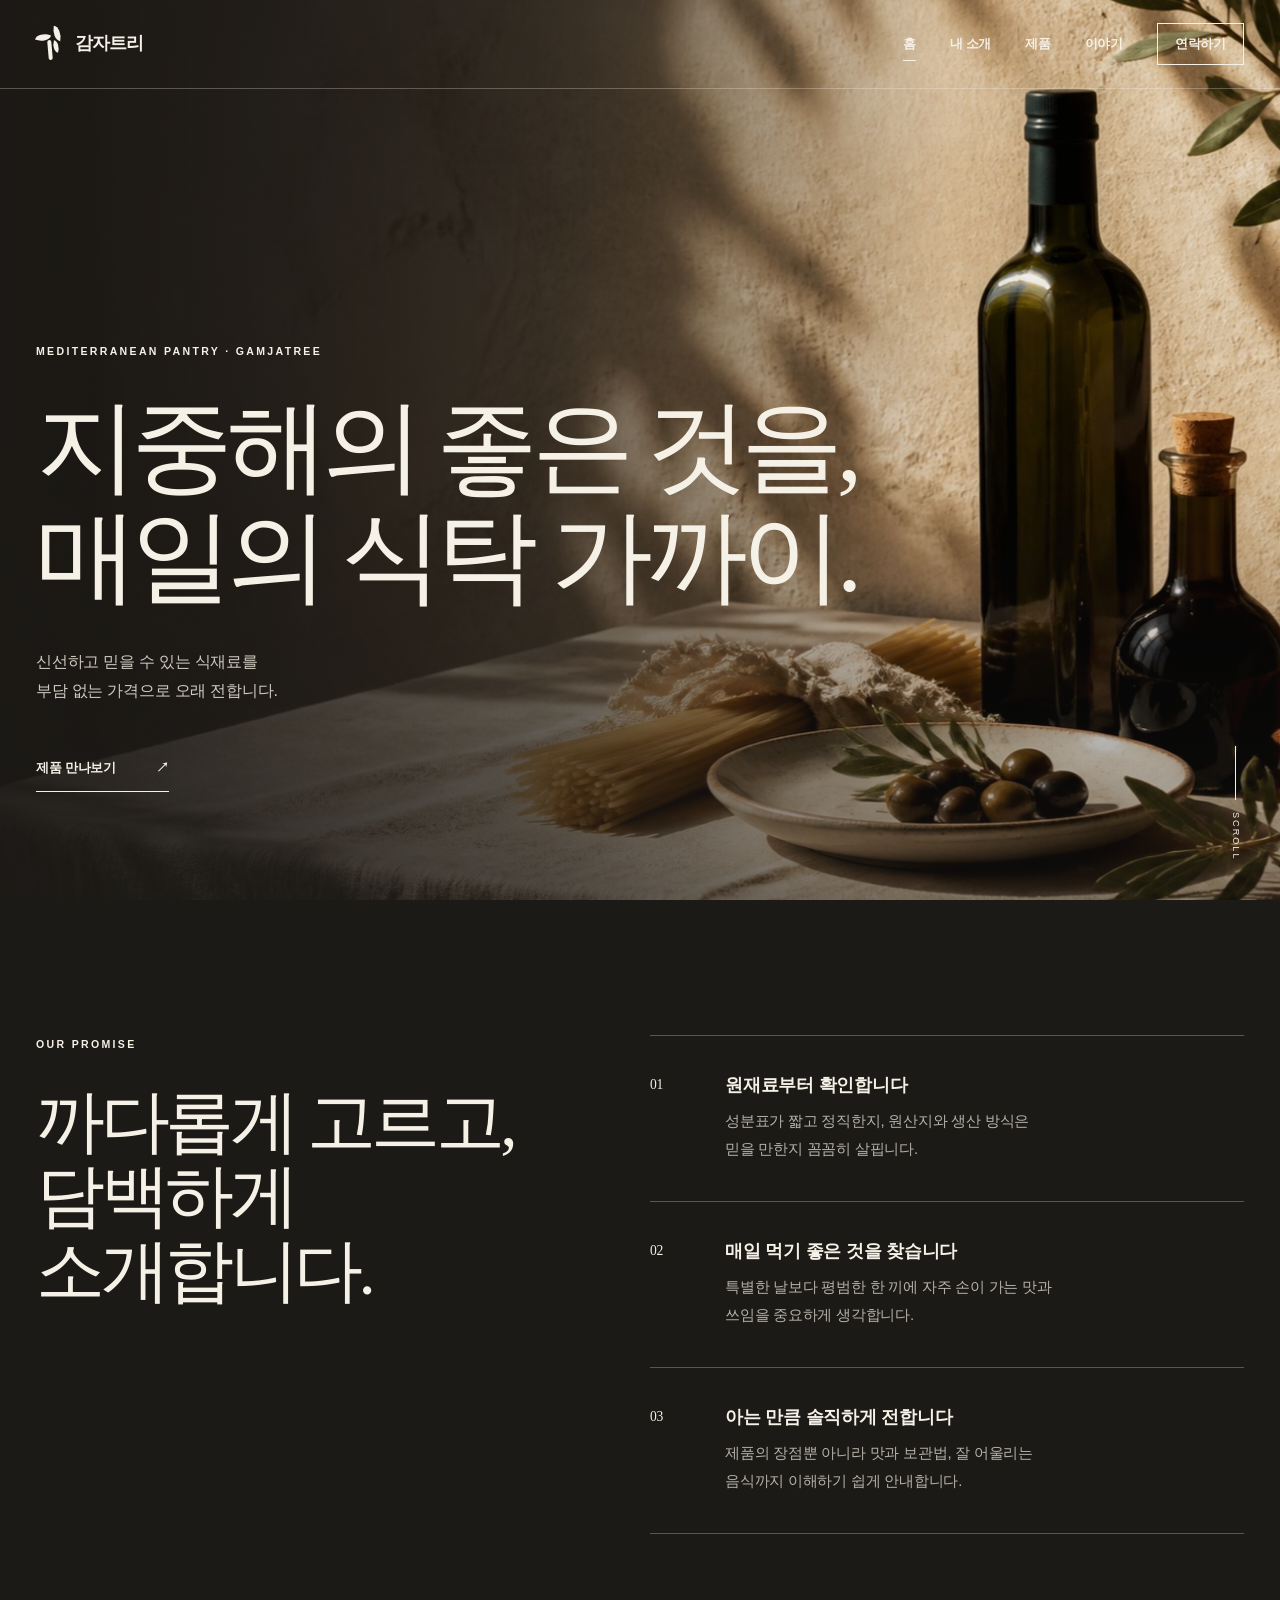
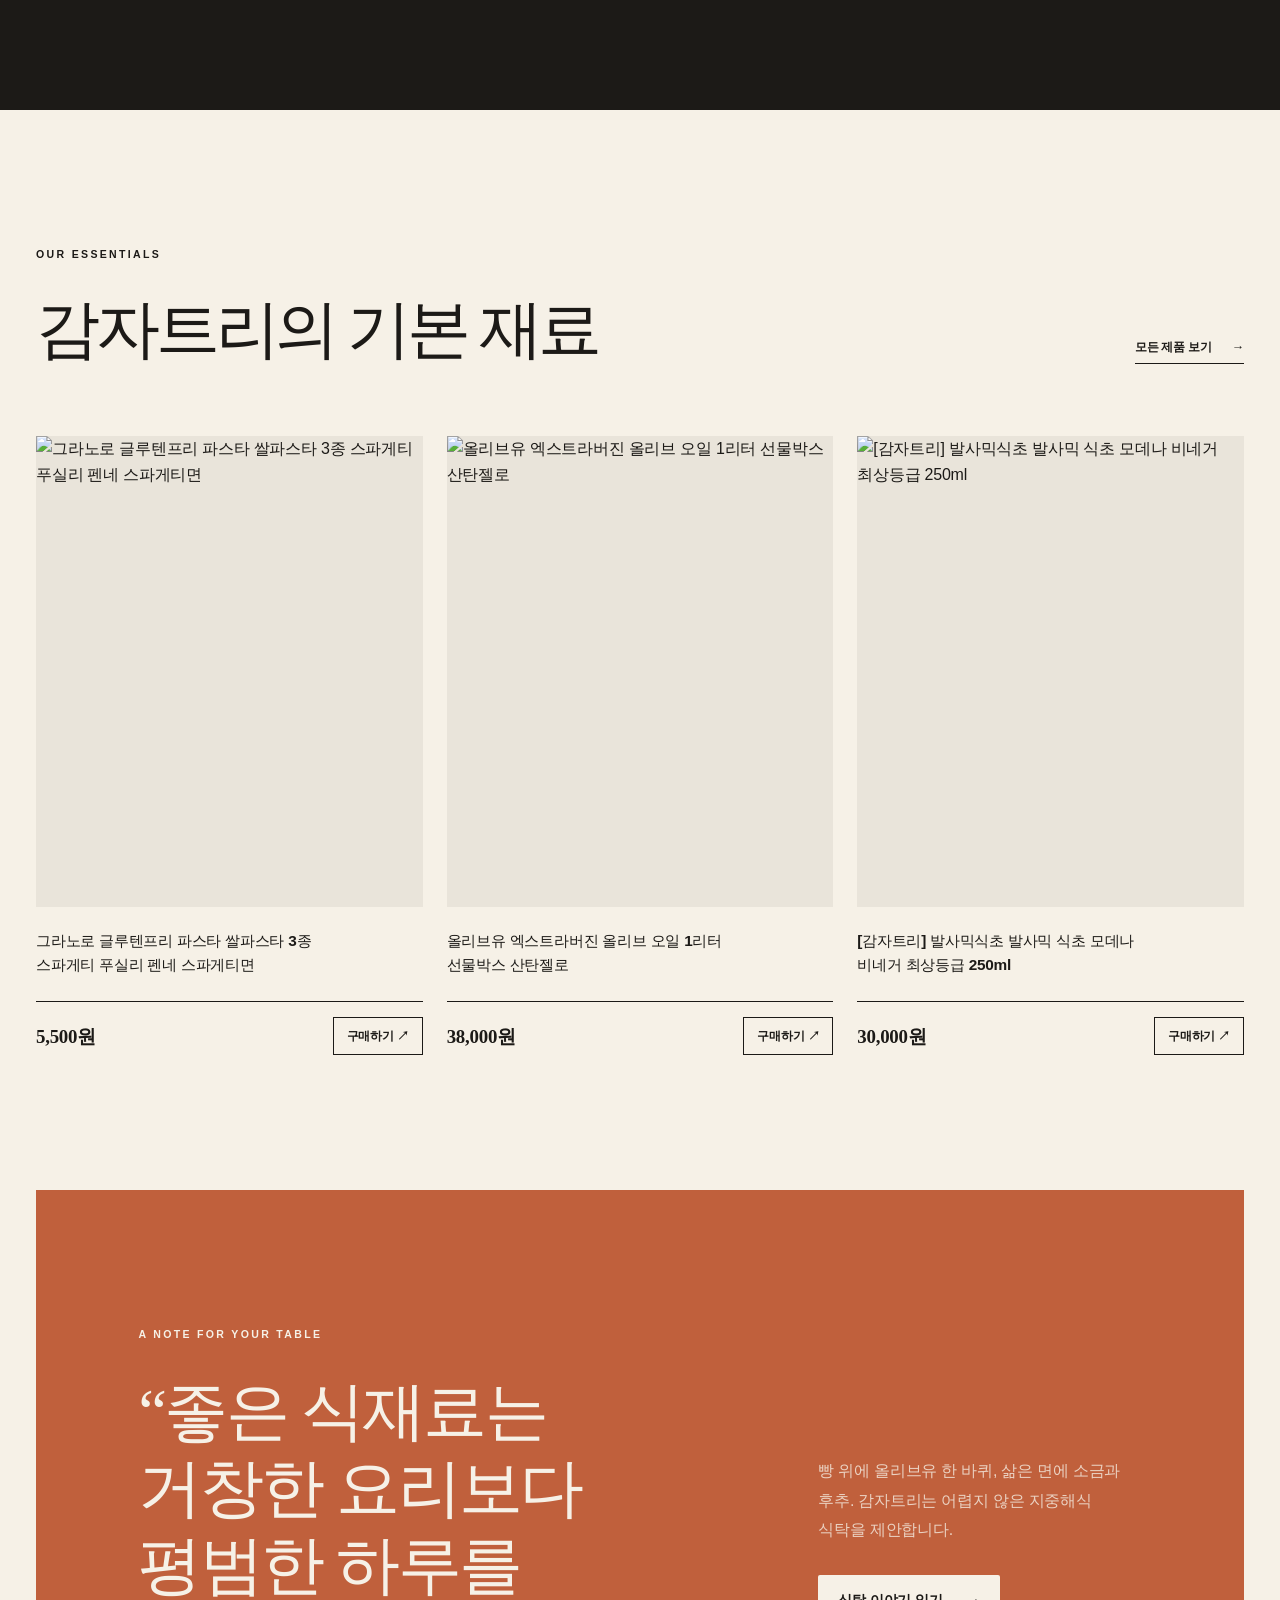
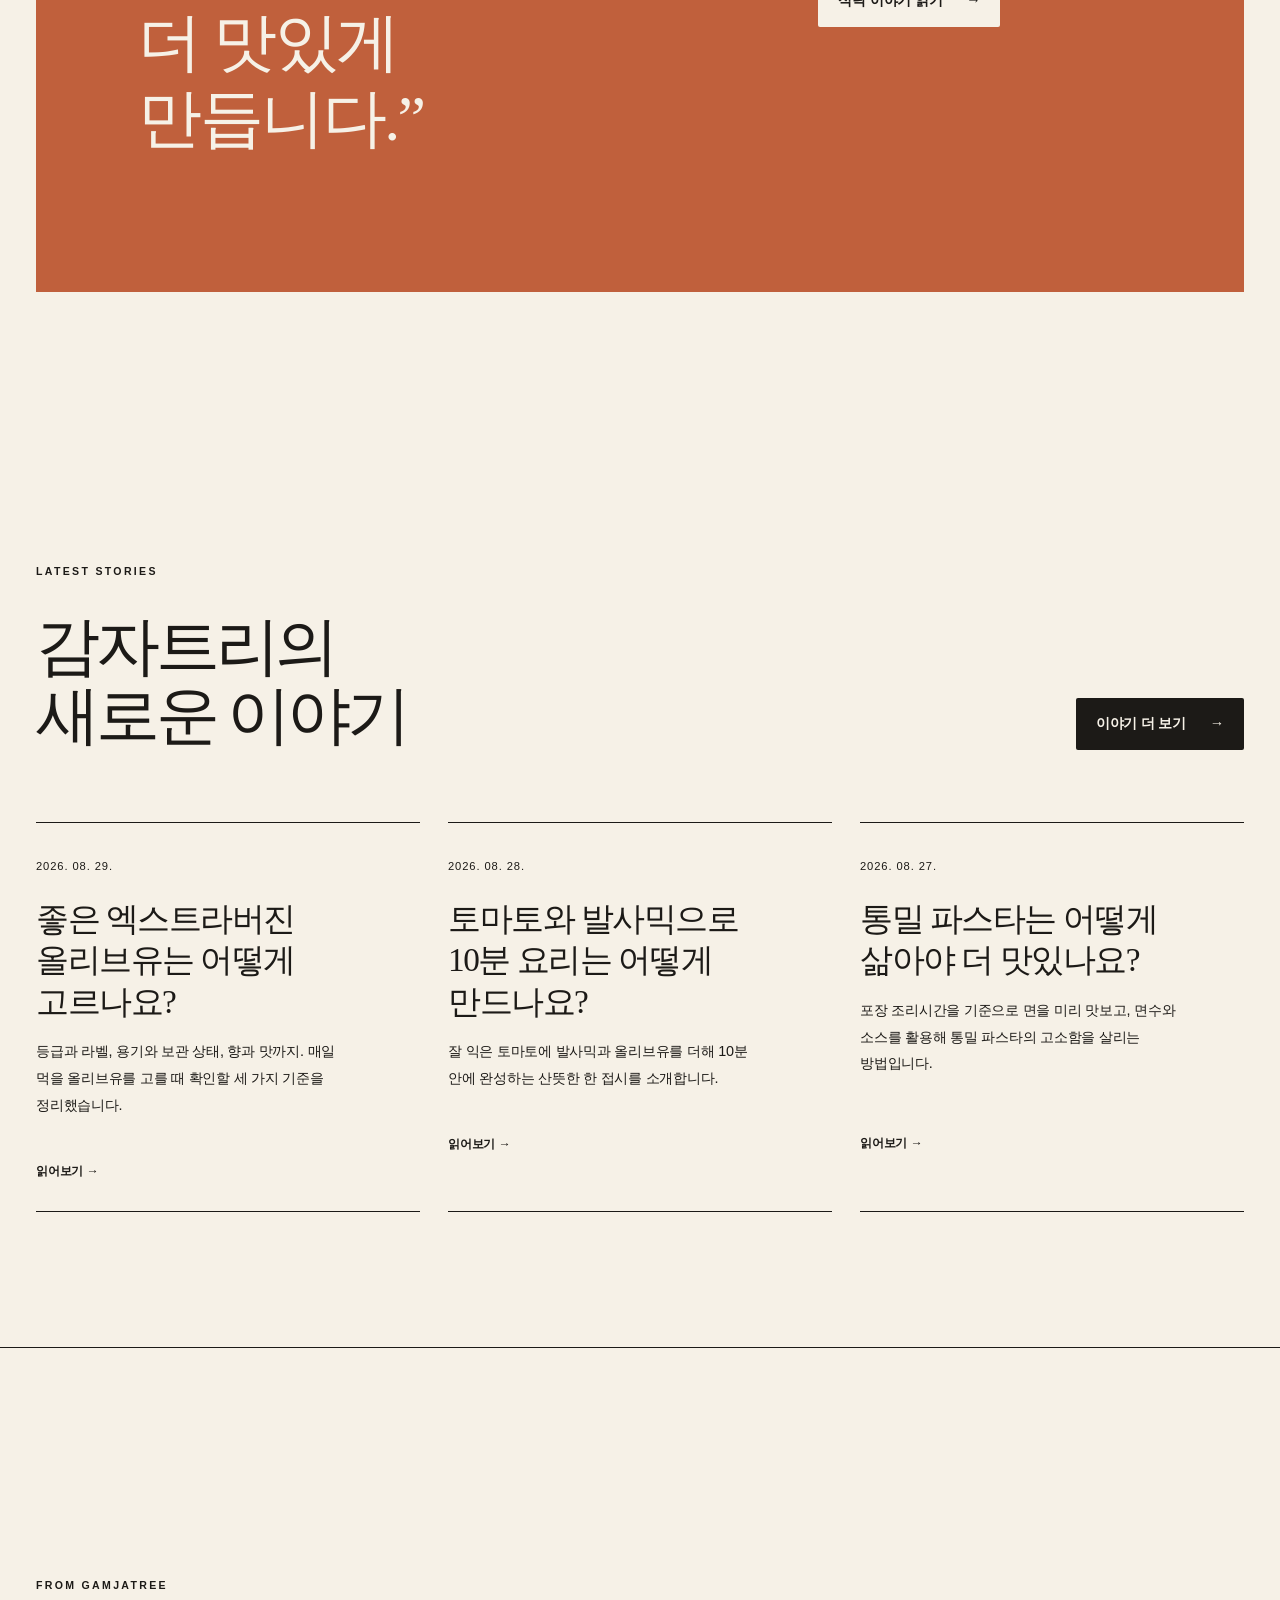
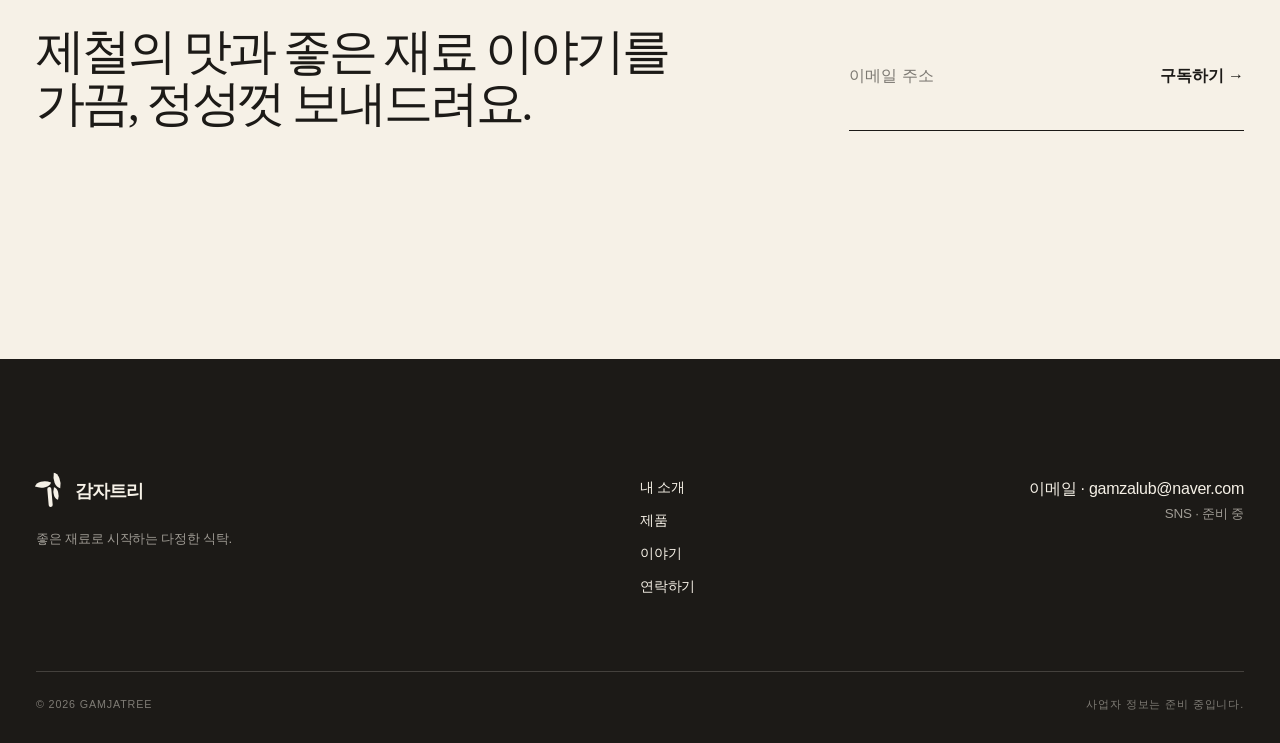
==== commit ef362a14: "Add contact page links" ====
--- a/index.html
+++ b/index.html
@@ -105,7 +105,7 @@
     <div class="container footer-grid">
       <div><a class="brand footer-brand" href="index.html"><span class="brand-mark" aria-hidden="true"><i></i><i></i><i></i></span><span>감자트리</span></a><p>좋은 재료로 시작하는 다정한 식탁.</p></div>
       <div class="footer-links"><a href="about.html">내 소개</a><a href="products.html">제품</a><a href="story/">이야기</a><a href="contact.html">연락하기</a></div>
-      <div class="footer-contact"><p>hello@gamjatree.kr</p><p>Instagram · @gamjatree</p></div>
+      <div class="footer-contact"><a href="mailto:gamzalub@naver.com" target="_blank" rel="noopener noreferrer">이메일 · gamzalub@naver.com</a><p class="footer-social-pending">SNS · 준비 중</p></div>
     </div>
     <div class="container footer-bottom"><span>© <span data-year></span> GAMJATREE</span><span>사업자 정보는 준비 중입니다.</span></div>
   </footer>
--- a/assets/style.css
+++ b/assets/style.css
@@ -460,6 +460,19 @@
 .note-copy p { color: rgba(246,241,231,.78); }
 .button-light { background: var(--cream); color: var(--ink); }
 
+.home-journal { background: var(--cream); }
+.home-journal .section-top { align-items: end; }
+.home-journal .button-primary { background: var(--ink); color: var(--cream); }
+.home-blog-grid { display: grid; grid-template-columns: repeat(3, 1fr); gap: 28px; }
+.home-blog-card { min-width: 0; border-top: 1px solid var(--ink); border-bottom: 1px solid var(--ink); }
+.home-blog-card a { min-height: 360px; padding: 34px 0 30px; display: flex; flex-direction: column; color: inherit; text-decoration: none; }
+.home-blog-card time { font-size: .7rem; letter-spacing: .08em; }
+.home-blog-card h3 { max-width: 18ch; margin: 22px 0 16px; font-family: var(--serif); font-size: clamp(1.7rem, 2.6vw, 2.65rem); font-weight: 400; line-height: 1.25; letter-spacing: -.045em; }
+.home-blog-card p { max-width: 40ch; font-size: .9rem; }
+.home-blog-more { margin-top: auto; padding-top: 28px; font-size: .76rem; font-weight: 720; }
+.blog-loading,
+.blog-error { grid-column: 1 / -1; padding: 72px 0; border-top: 1px solid var(--ink); border-bottom: 1px solid var(--ink); text-align: center; }
+
 .newsletter { min-height: 68svh; display: grid; align-items: center; background: var(--cream); border-top: 1px solid var(--ink); }
 .newsletter-form { border-color: var(--ink); }
 
@@ -528,6 +541,7 @@
   .page-hero-grid { grid-template-columns: 1fr; gap: 42px; }
   .note-card { min-height: auto; }
   .about-hero { padding-top: calc(76px + 8vh); }
+  .home-blog-grid { grid-template-columns: 1fr 1fr; }
 }
 
 @media (max-width: 640px) {
@@ -553,6 +567,9 @@
   .store-product-image { aspect-ratio: .9; }
   .store-product-info h3 { max-width: 30ch; }
   .contact-form { margin-inline: -16px; padding-block: 15vh; }
+  .home-journal .section-top { align-items: flex-start; }
+  .home-blog-grid { grid-template-columns: 1fr; gap: 12vh; }
+  .home-blog-card a { min-height: 320px; }
 }
 
 @media (prefers-reduced-motion: reduce) {
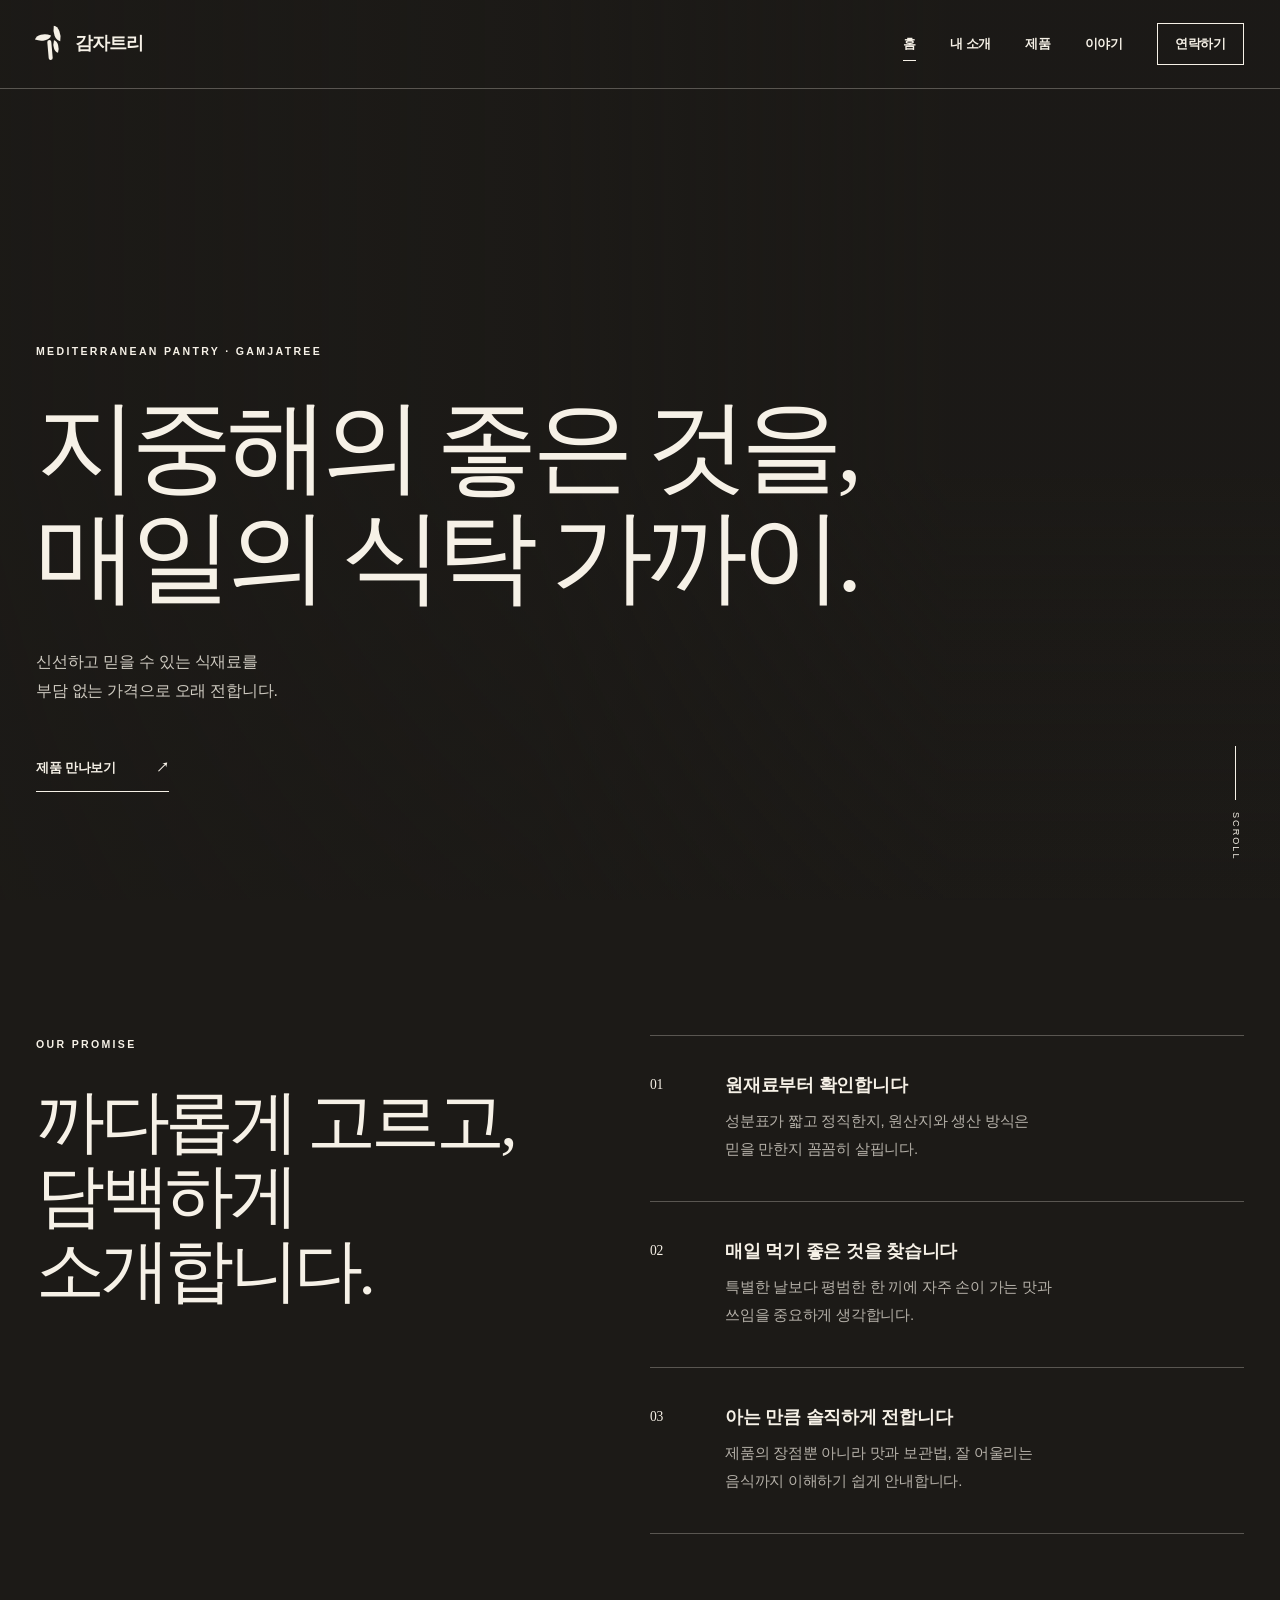
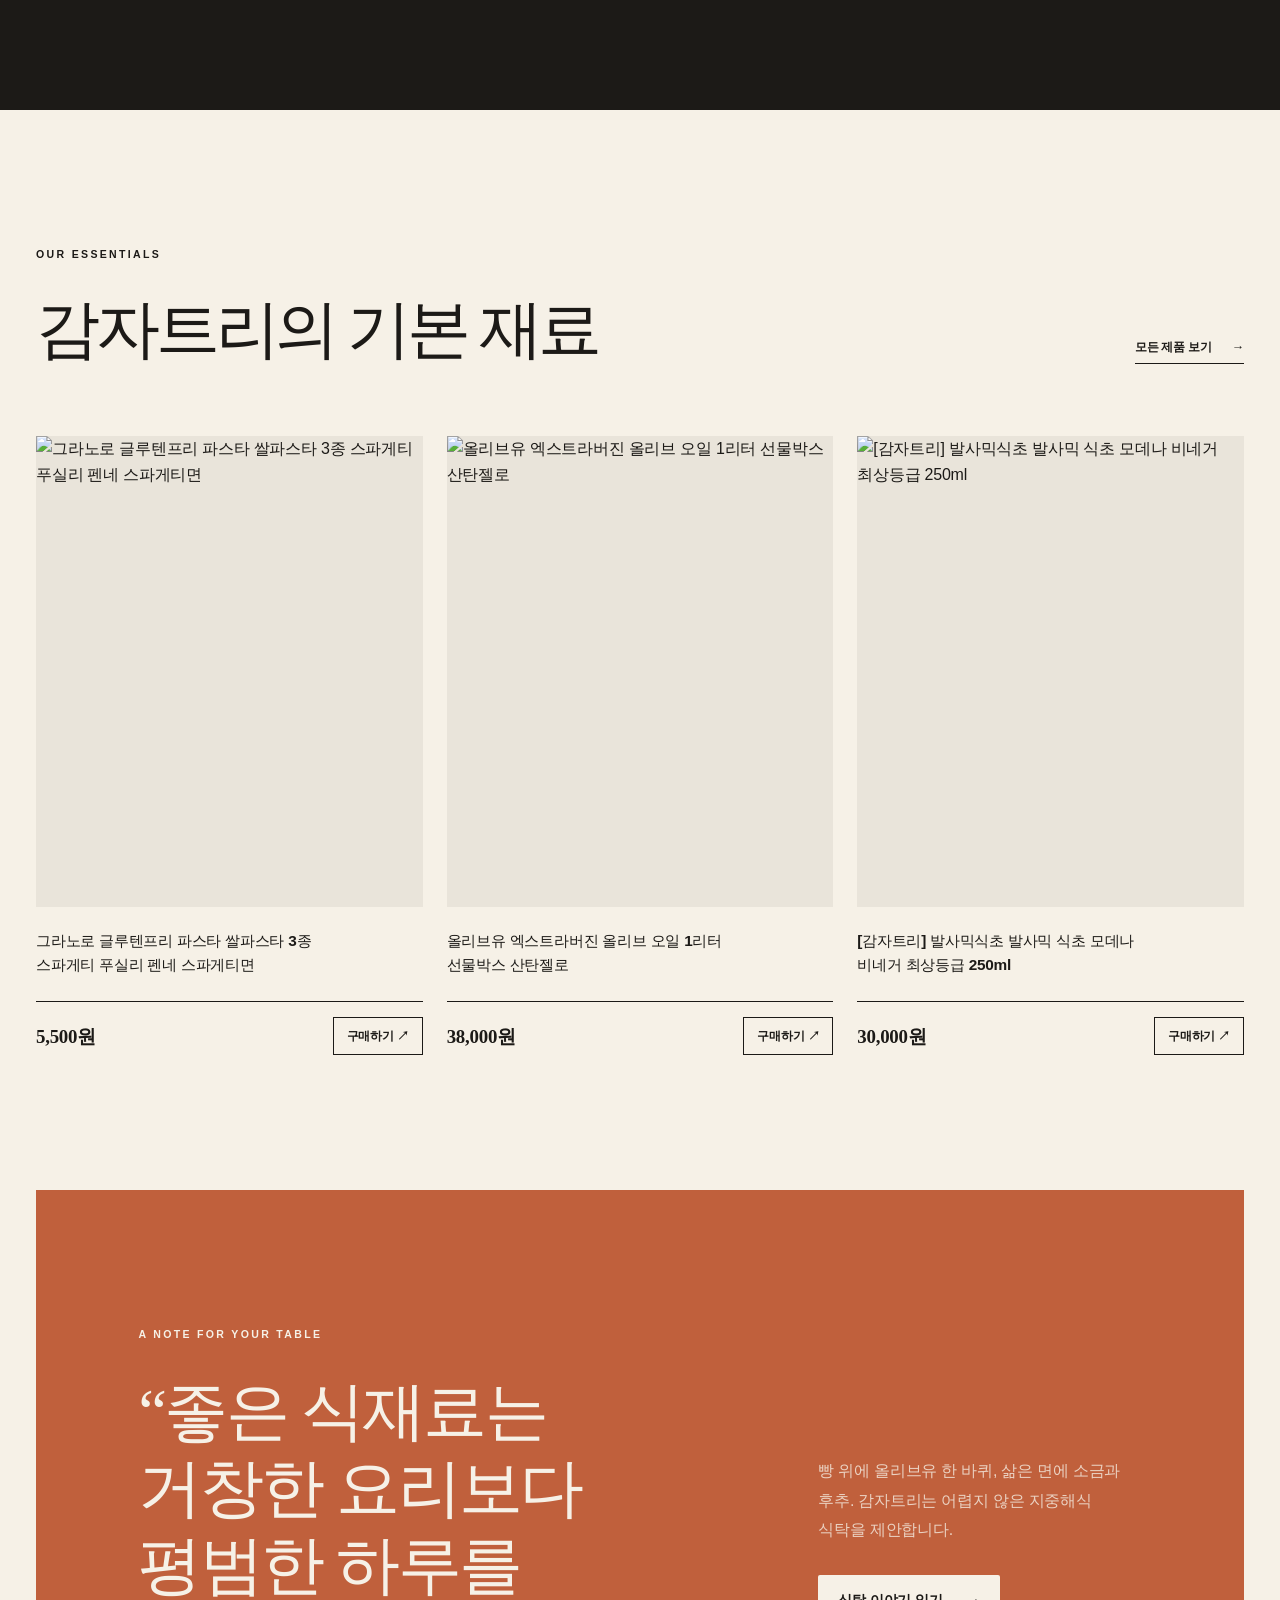
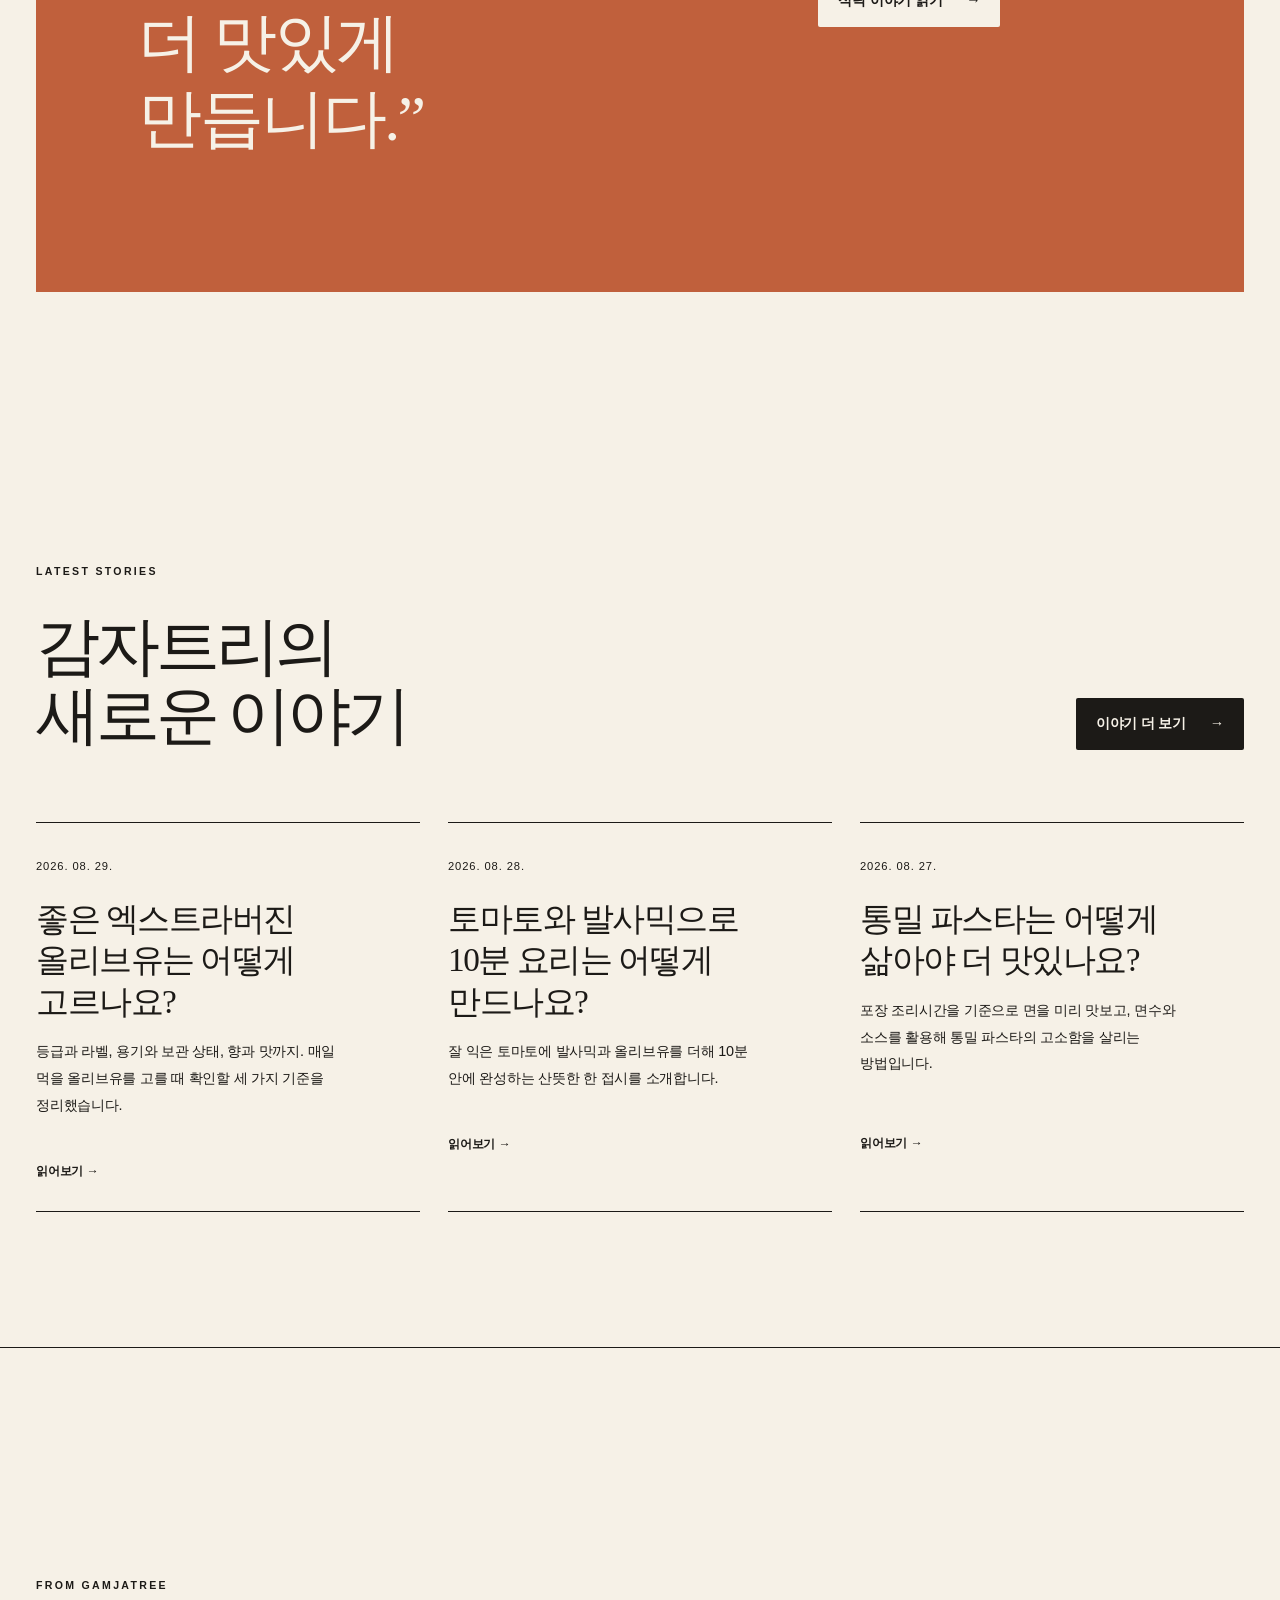
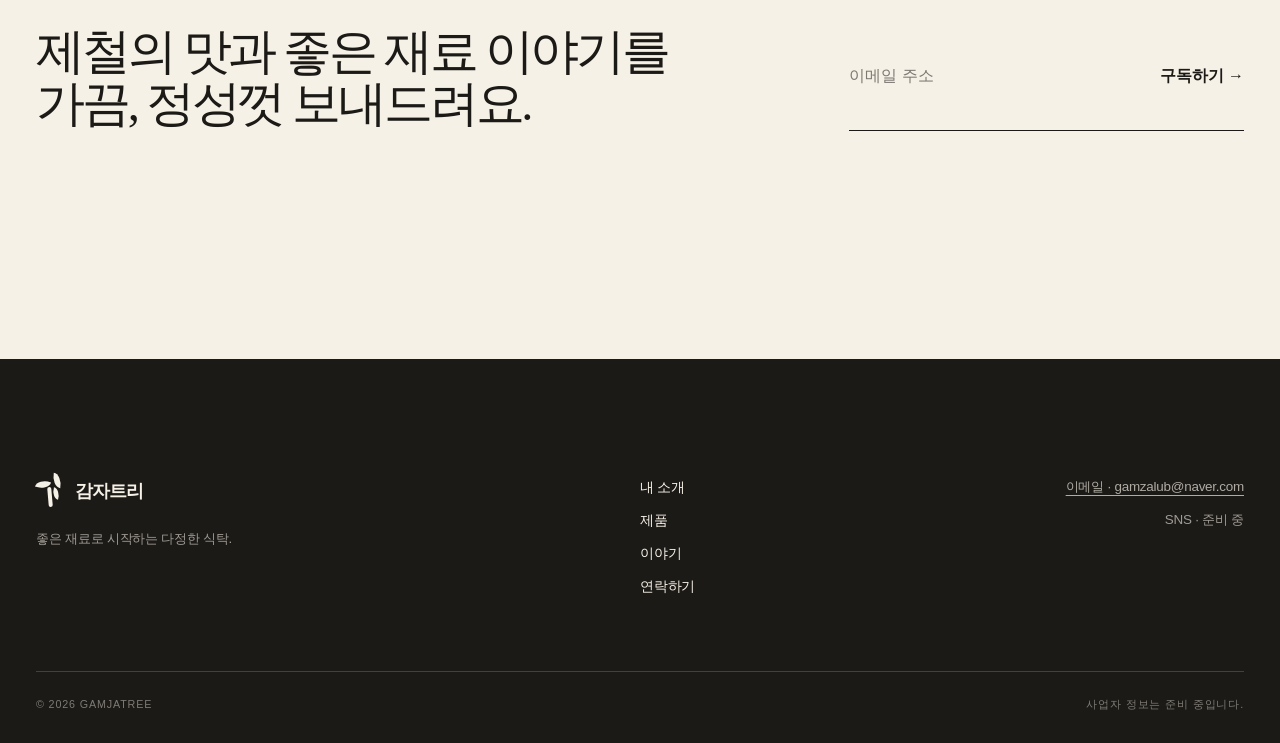
==== commit 9ba39c0d: "Use Santangelo product in homepage hero" ====
--- a/index.html
+++ b/index.html
@@ -32,7 +32,7 @@
 
   <main id="main">
     <section class="brand-hero" aria-labelledby="home-hero-title">
-      <div class="brand-hero-media" aria-hidden="true"><img src="assets/images/hero-mediterranean.jpg" alt=""></div>
+      <div class="brand-hero-media" aria-hidden="true"><img src="assets/images/hero-mediterranean-santangelo.jpg" alt=""></div>
       <div class="brand-hero-scrim" aria-hidden="true"></div>
       <div class="container brand-hero-content">
         <p class="eyebrow">MEDITERRANEAN PANTRY · GAMJATREE</p>
--- a/assets/style.css
+++ b/assets/style.css
@@ -576,3 +576,36 @@
   *, *::before, *::after { animation: none !important; transition: none !important; }
   .brand-hero-media img { animation: none !important; transform: none !important; }
 }
+
+/* Contact links */
+.contact-section { background: var(--cream); }
+.contact-panel { display: grid; grid-template-columns: .72fr 1.28fr; gap: clamp(70px, 10vw, 150px); align-items: start; }
+.contact-heading h2 { max-width: 8ch; margin-bottom: 36px; }
+.contact-heading > p:last-child { max-width: 38ch; margin: 0; color: rgba(28,26,23,.7); }
+.contact-actions { display: grid; border-top: 1px solid var(--ink); }
+.contact-action { min-height: 156px; padding: 30px 34px; display: flex; flex-direction: column; justify-content: space-between; gap: 28px; border-bottom: 1px solid var(--ink); transition: background .2s ease, color .2s ease; }
+.contact-action span { font-size: .68rem; font-weight: 750; letter-spacing: .18em; }
+.contact-action strong { font-family: var(--serif); font-size: clamp(1.65rem, 3vw, 3.15rem); font-weight: 400; line-height: 1.15; letter-spacing: -.045em; overflow-wrap: anywhere; }
+.contact-action[href]:hover,
+.contact-action[href]:focus-visible { background: var(--ink); color: var(--cream); outline: 0; }
+.contact-action-accent { background: var(--clay); }
+.contact-action-pending { color: rgba(28,26,23,.55); cursor: default; }
+.footer-contact { display: grid; gap: 10px; justify-items: end; align-content: start; }
+.footer-contact a,
+.footer-social-pending { color: rgba(246,241,231,.68); font-size: .84rem; }
+.footer-contact a { text-decoration: underline; text-underline-offset: 4px; }
+.footer-contact a:hover,
+.footer-contact a:focus-visible { color: var(--cream); }
+.footer-social-pending { margin: 0; }
+
+@media (max-width: 900px) {
+  .contact-panel { grid-template-columns: 1fr; gap: 70px; }
+  .footer-contact { justify-items: start; }
+}
+
+@media (max-width: 640px) {
+  .contact-action { min-height: 138px; padding: 26px 0; }
+  .contact-action[href]:hover,
+  .contact-action[href]:focus-visible { padding-inline: 20px; }
+  .contact-action-accent { padding-inline: 20px; }
+}
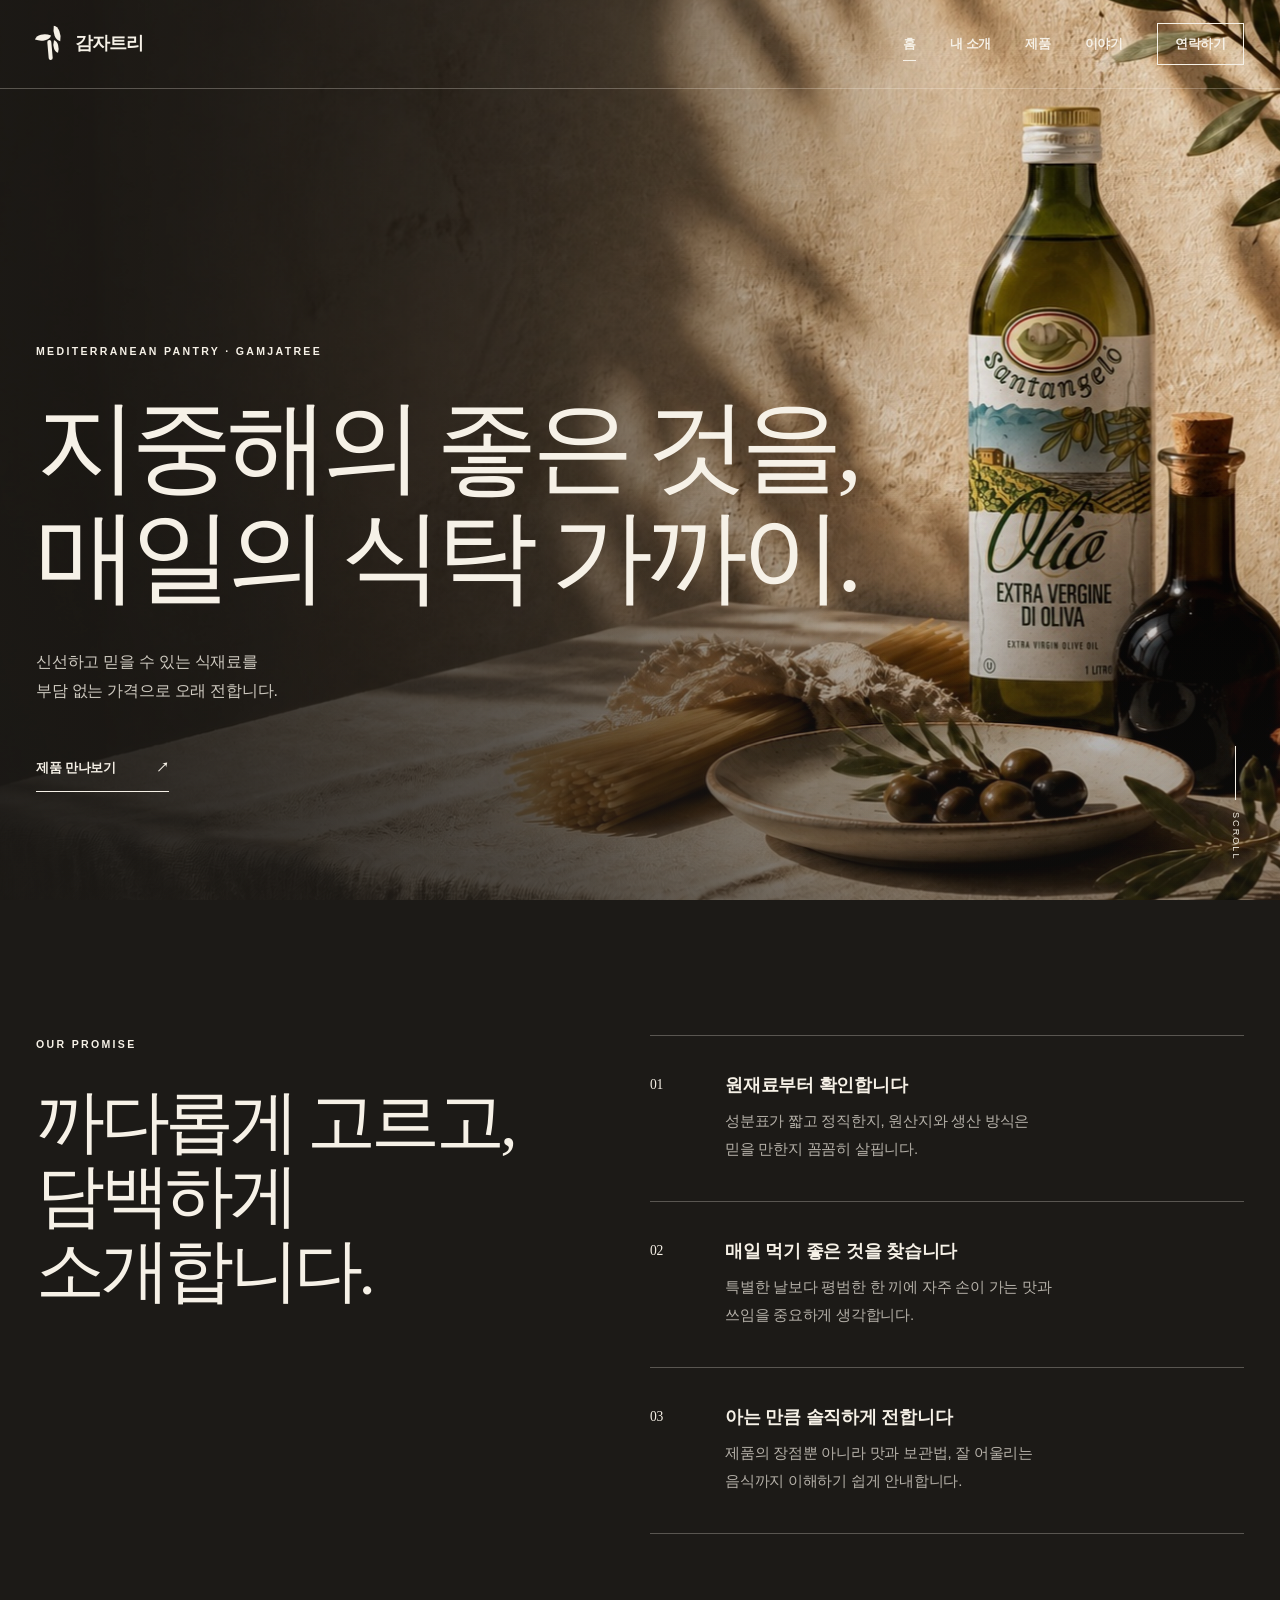
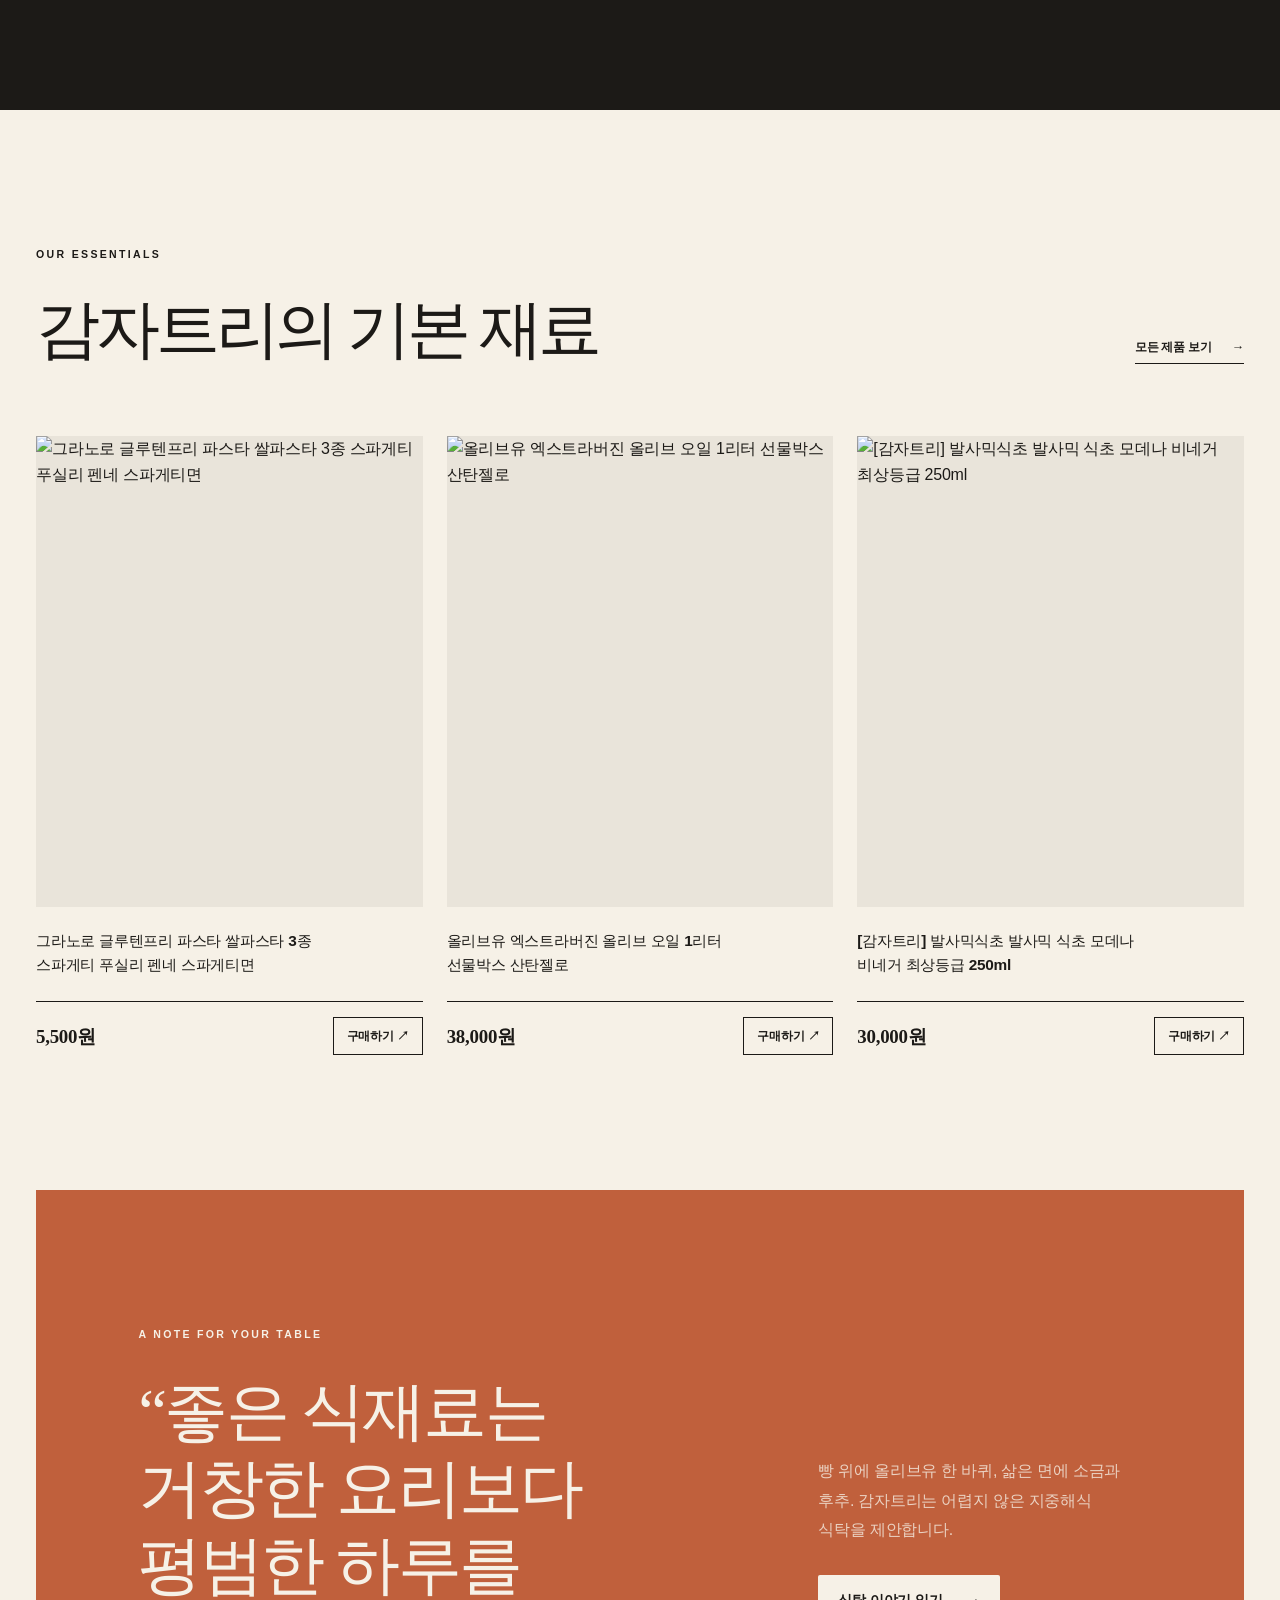
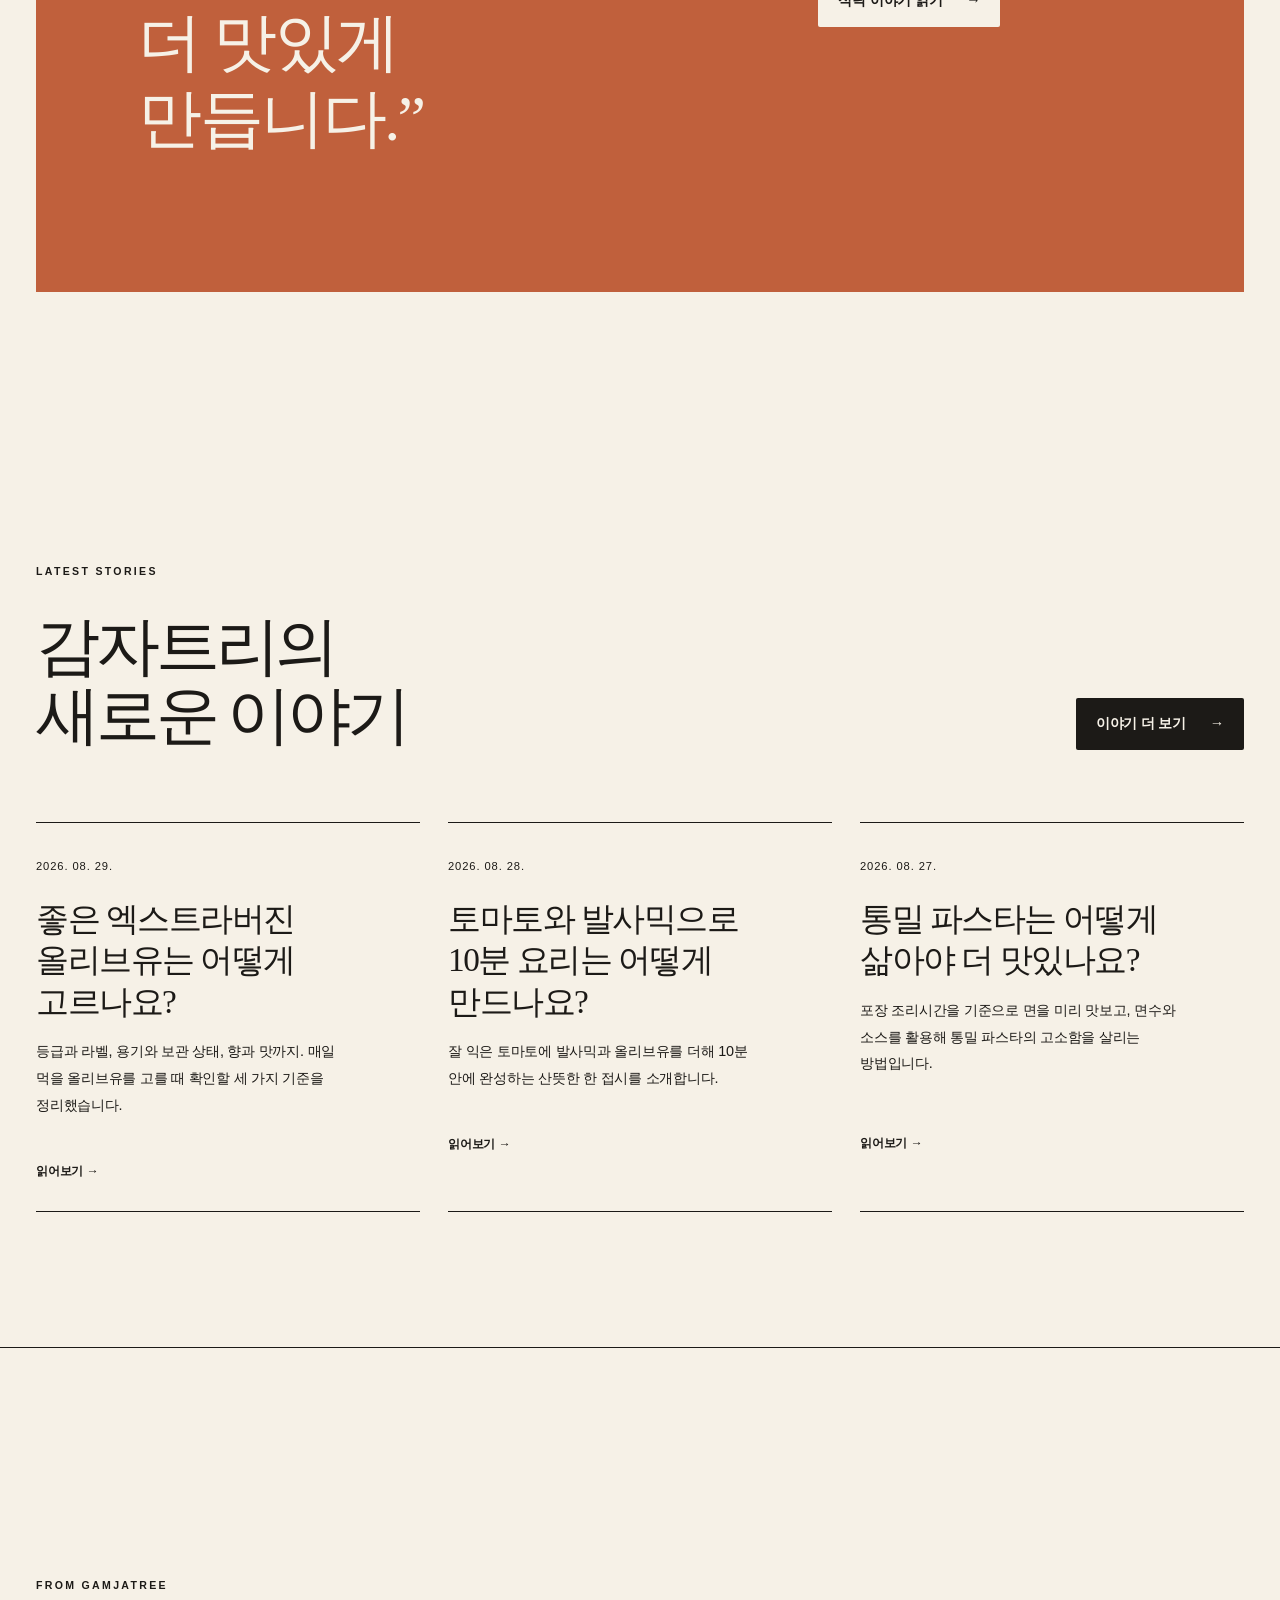
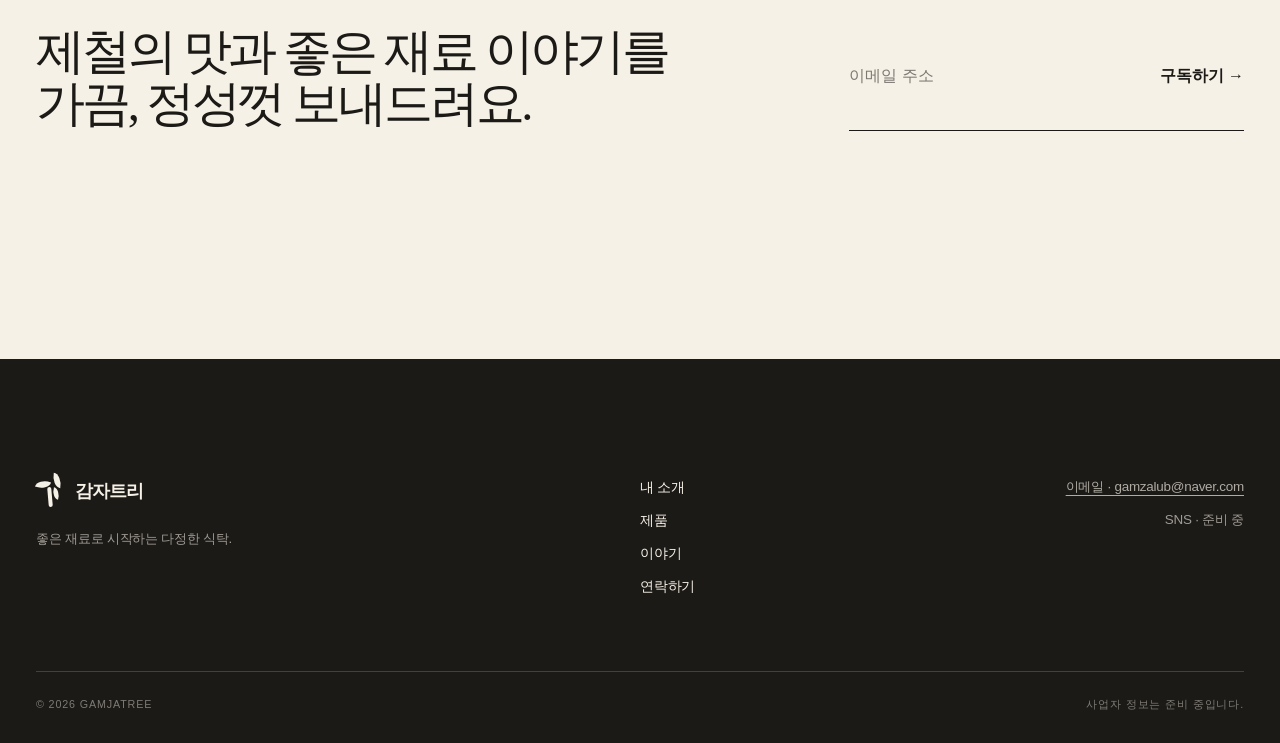
==== commit d881c5d1: "Add Google site verification tag" ====
--- a/index.html
+++ b/index.html
@@ -2,6 +2,7 @@
 <html lang="ko">
 <head>
   <meta charset="utf-8">
+  <meta name="google-site-verification" content="6rtwMVO72HleAOvHGdn6claPq7hds24UF0OJw_m_YjY">
   <meta name="viewport" content="width=device-width, initial-scale=1">
   <meta name="description" content="매일의 식탁에 좋은 지중해의 맛을 전하는 감자트리입니다.">
   <meta name="theme-color" content="#F6F1E7">
